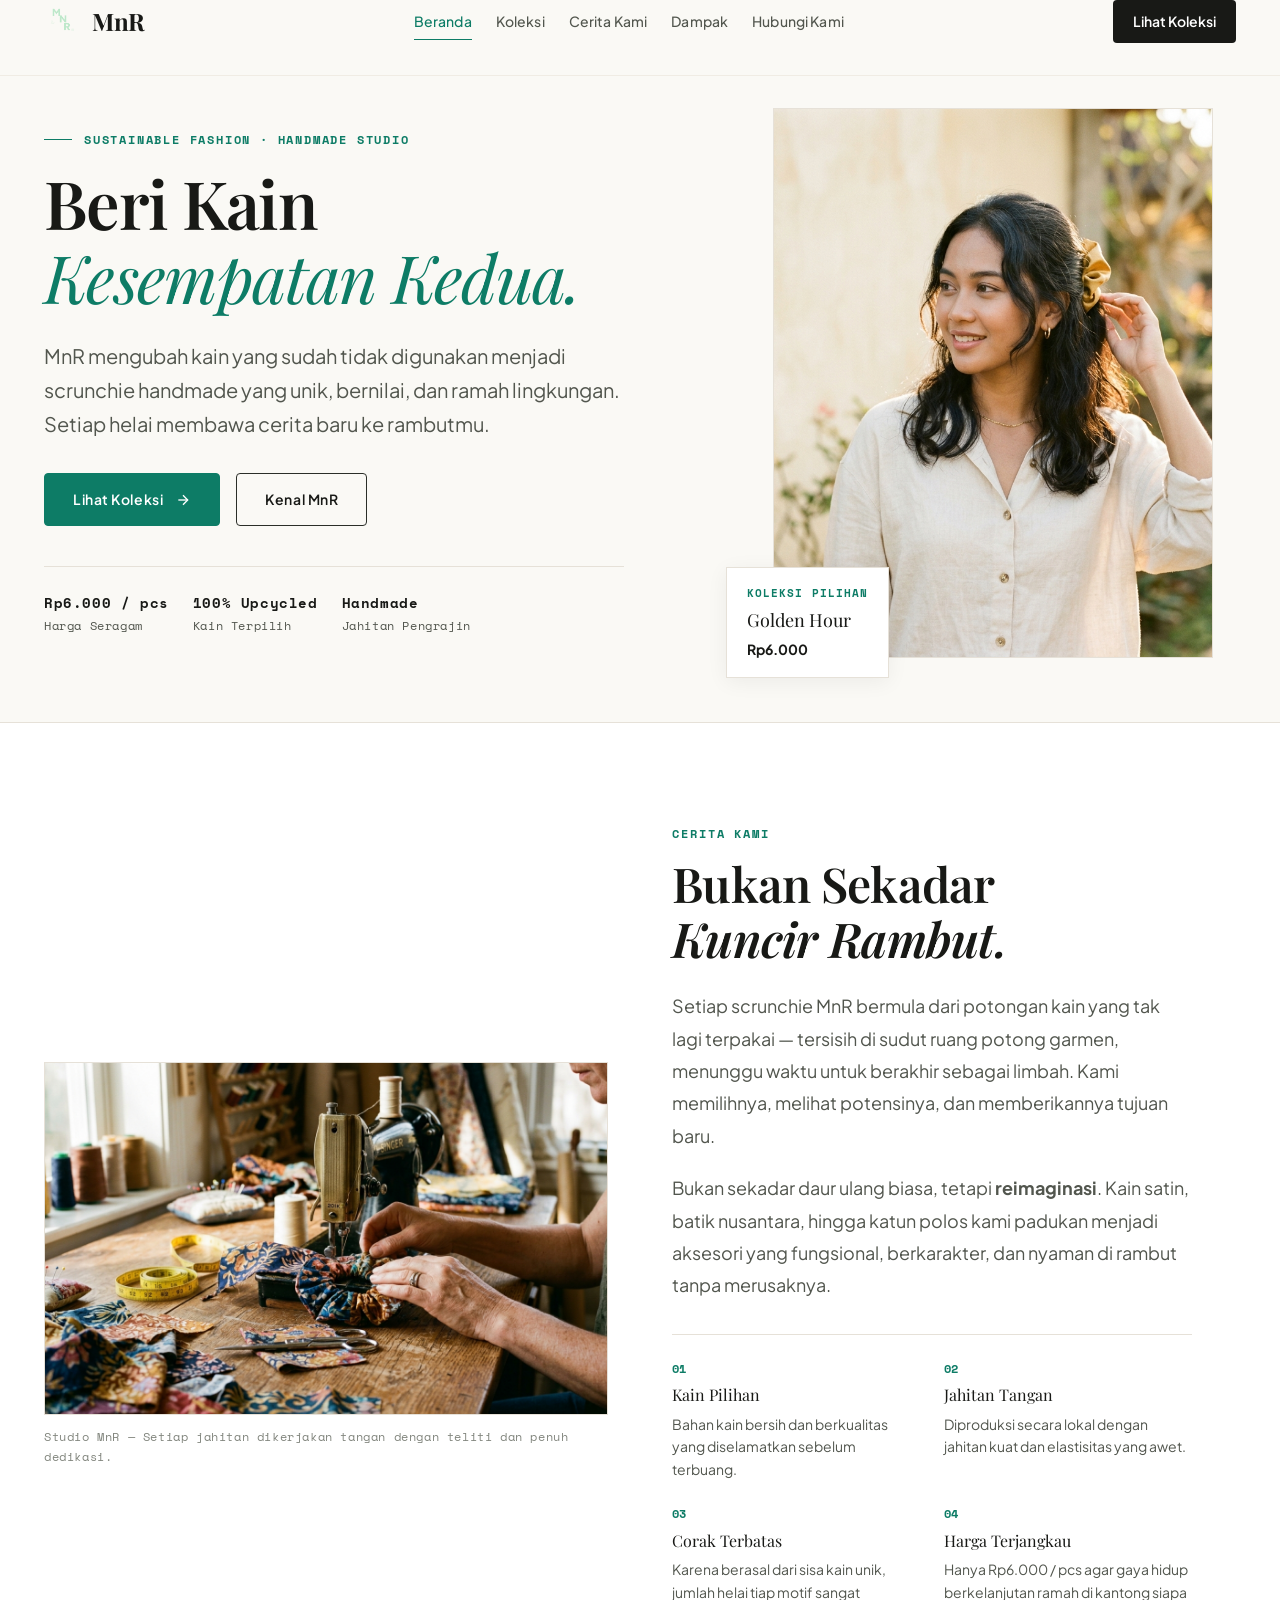
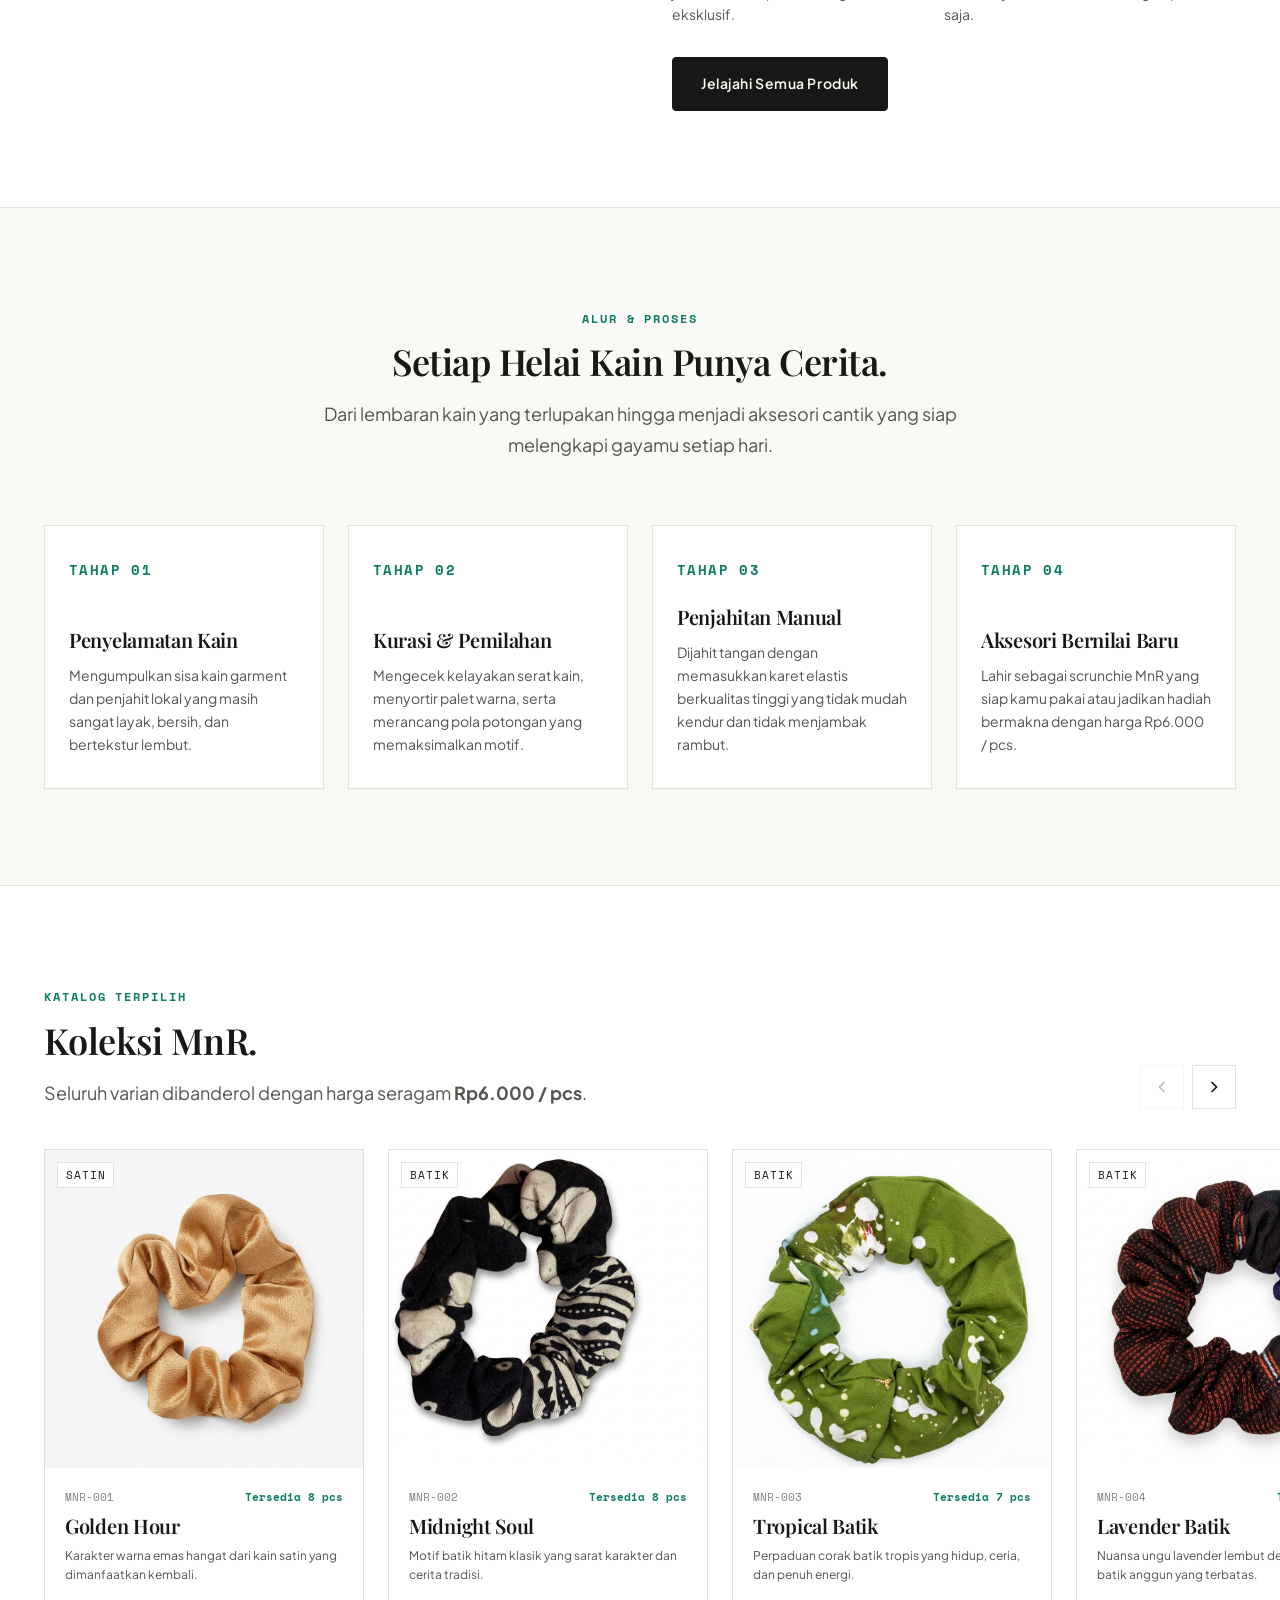
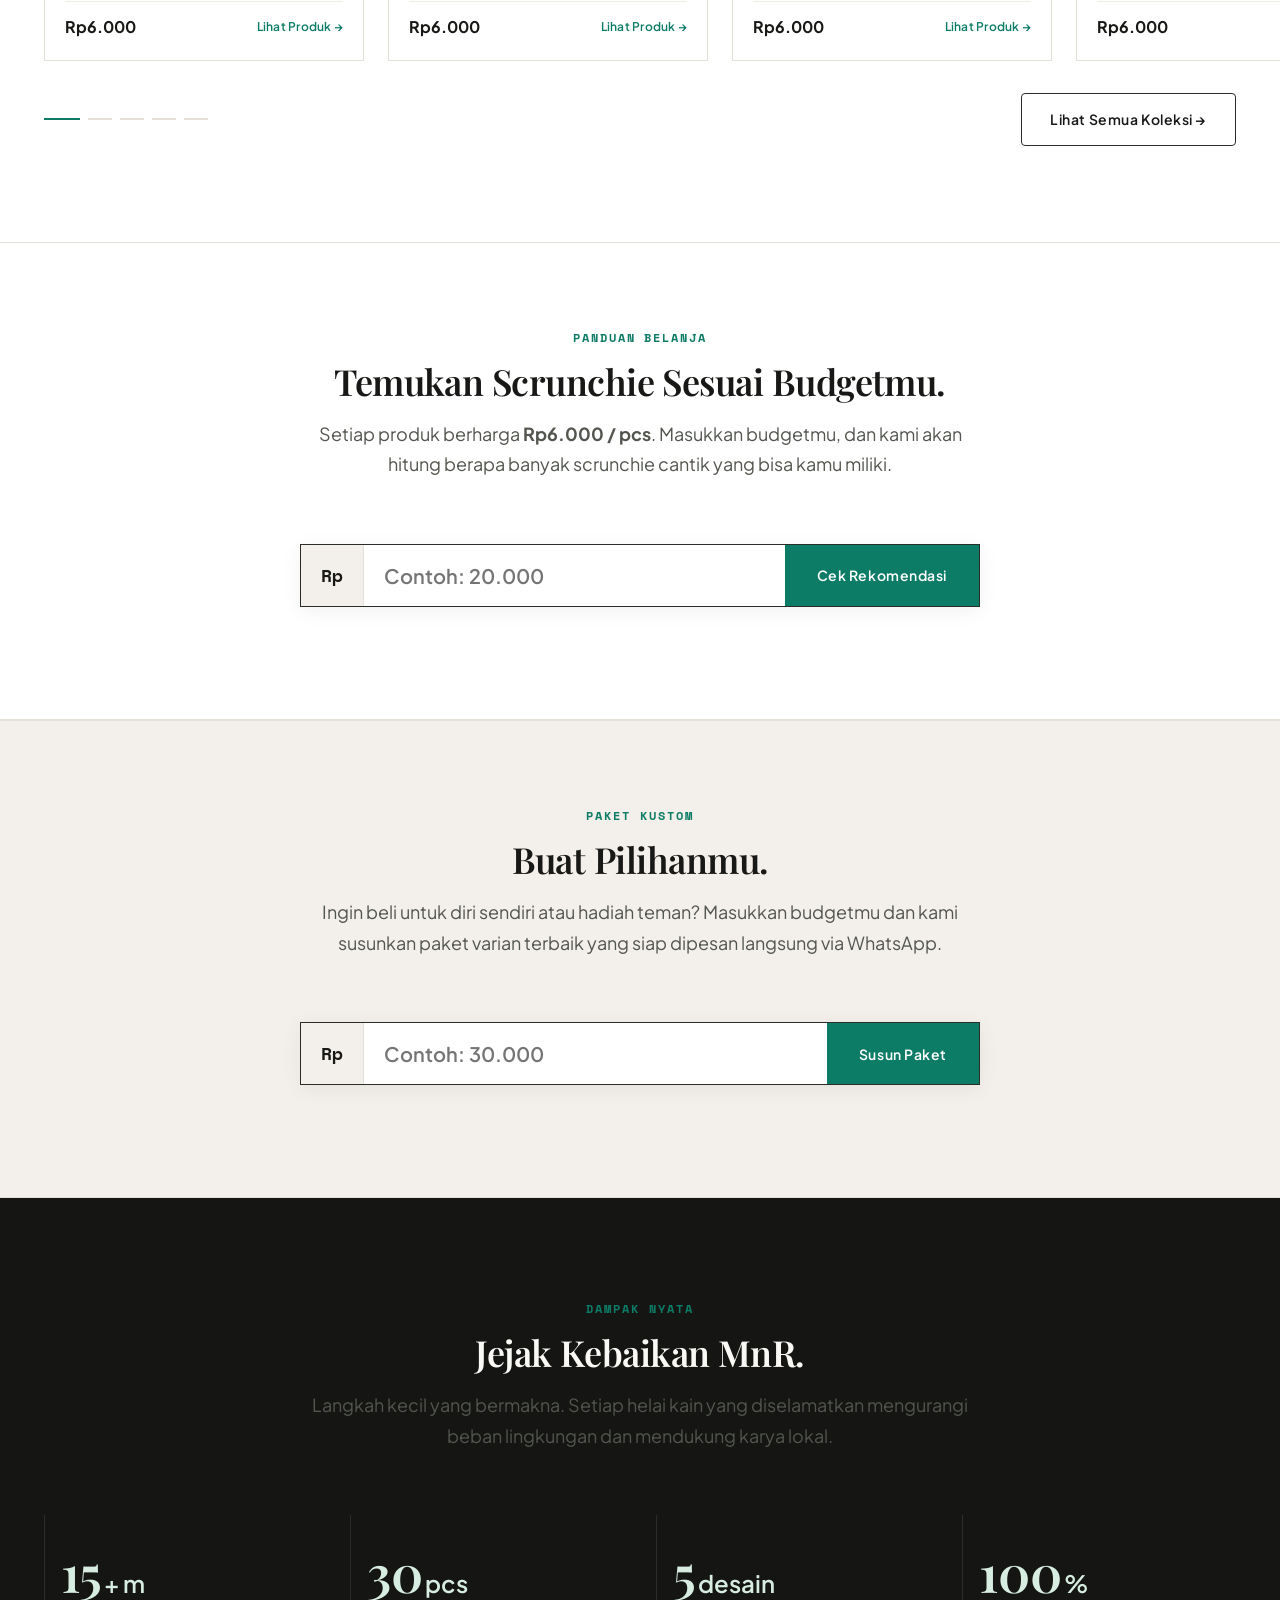
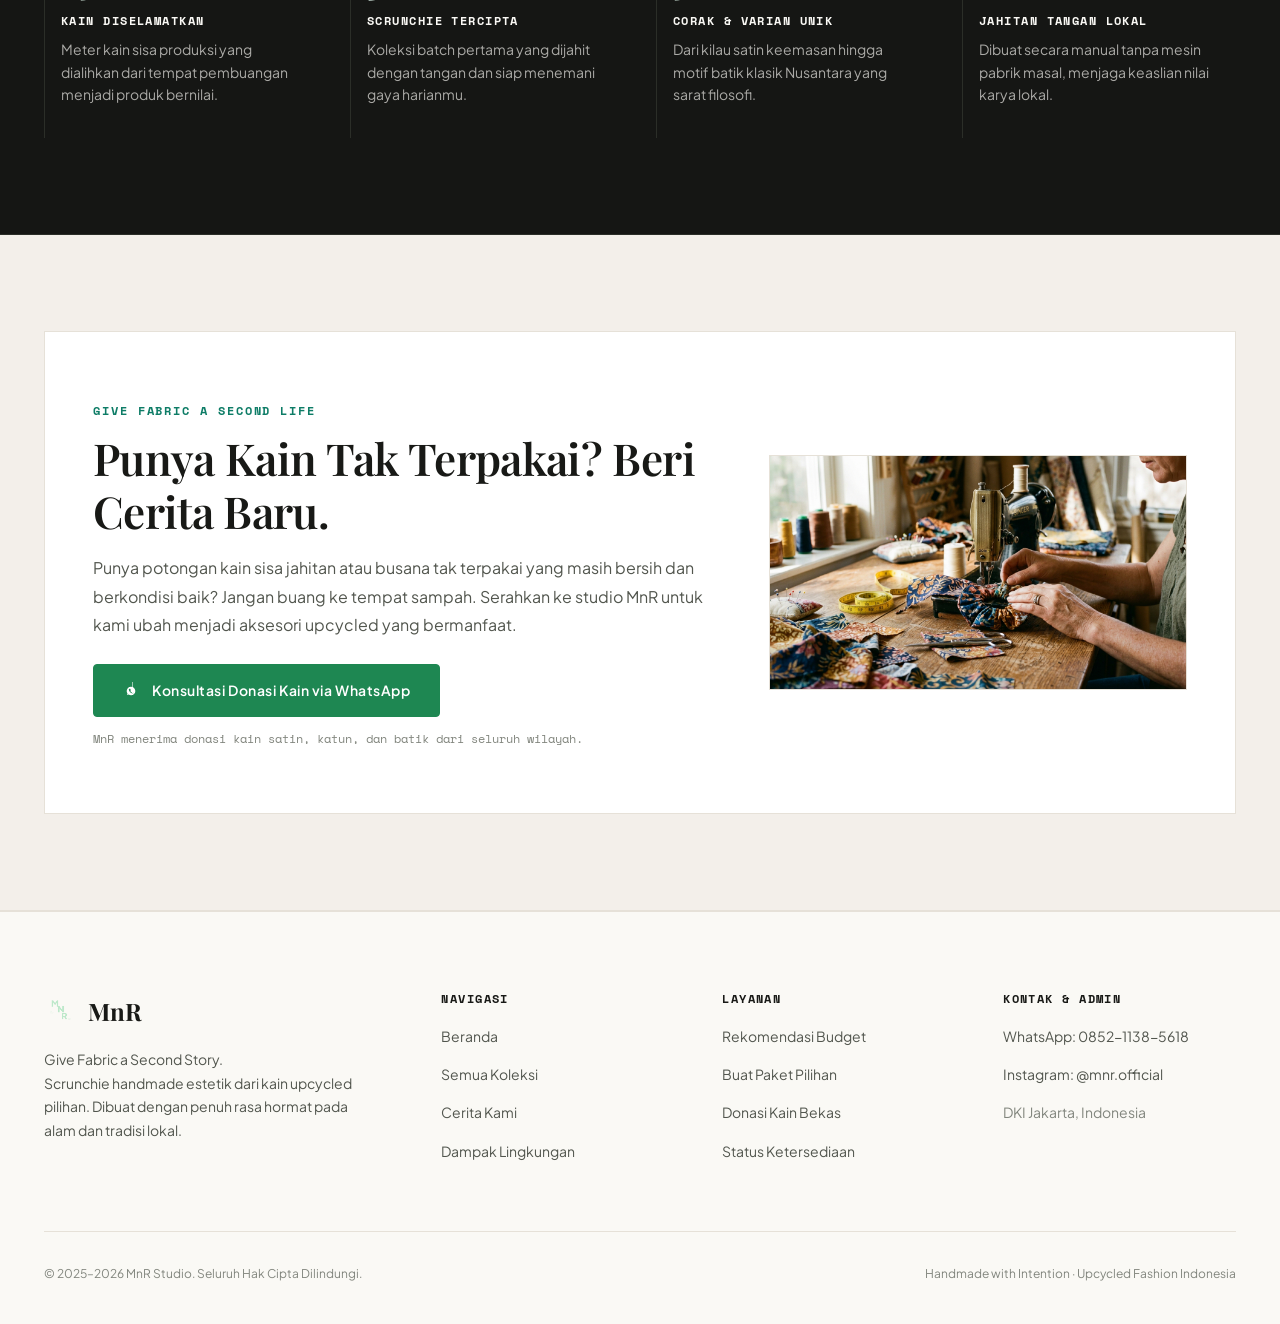
==== index.html @ bddd9266 "draft 1" ====
<!DOCTYPE html>
<html lang="id">
<head>
    <meta charset="UTF-8">
    <meta name="viewport" content="width=device-width, initial-scale=1.0">
    <meta name="description" content="MnR — Brand sustainable fashion scrunchie handmade dari kain upcycled. Give Fabric a Second Story. Seluruh produk Rp6.000/pcs.">
    <title>MnR — Beri Kain Kesempatan Kedua | Official Store</title>
    
    <!-- Stylesheets -->
    <link rel="stylesheet" href="css/style.css">
    <link rel="stylesheet" href="css/animations.css">
    <link rel="stylesheet" href="css/responsive.css">
</head>
<body>

<!-- ══════════════════════════════════════════════════════════
     NAVBAR
     ══════════════════════════════════════════════════════════ -->
<nav class="navbar" role="navigation" aria-label="Navigasi Utama">
    <div class="container">
        <div class="navbar__inner">
            <a href="index.html" class="navbar__logo" aria-label="Beranda MnR">
                <img src="assets/Logo/logo.png" alt="Logo MnR" class="navbar__logo-img">
                <span class="navbar__logo-text">MnR</span>
            </a>

            <ul class="navbar__nav" role="list">
                <li><a href="index.html" class="navbar__link active">Beranda</a></li>
                <li><a href="catalog.html" class="navbar__link">Koleksi</a></li>
                <li><a href="#cerita-kami" class="navbar__link">Cerita Kami</a></li>
                <li><a href="#dampak" class="navbar__link">Dampak</a></li>
                <li><a href="https://wa.me/6285211385618" class="navbar__link" target="_blank" rel="noopener noreferrer">Hubungi Kami</a></li>
            </ul>

            <div class="navbar__actions">
                <a href="catalog.html" class="navbar__cta">Lihat Koleksi</a>
            </div>

            <button class="navbar__hamburger" id="hamburger-btn" aria-label="Buka menu navigasi" aria-expanded="false">
                <span></span><span></span><span></span>
            </button>
        </div>
    </div>
</nav>

<!-- Mobile Menu Drawer -->
<div class="navbar__mobile" id="mobile-menu" role="dialog" aria-label="Menu navigasi mobile">
    <nav class="navbar__mobile-nav">
        <a href="index.html" class="navbar__mobile-link">Beranda</a>
        <a href="catalog.html" class="navbar__mobile-link">Koleksi</a>
        <a href="#cerita-kami" class="navbar__mobile-link">Cerita Kami</a>
        <a href="#dampak" class="navbar__mobile-link">Dampak</a>
        <a href="https://wa.me/6285211385618" class="navbar__mobile-link" target="_blank" rel="noopener noreferrer">Hubungi Kami</a>
    </nav>
    <a href="catalog.html" class="btn btn--primary btn--full">Jelajahi Koleksi</a>
</div>

<!-- ══════════════════════════════════════════════════════════
     HERO SECTION
     ══════════════════════════════════════════════════════════ -->
<header class="section hero" id="beranda">
    <div class="container">
        <div class="hero__grid">
            
            <!-- Hero Copywriting -->
            <div class="hero__content">
                <div class="hero__tagline-eyebrow anim-fade-up">
                    Sustainable Fashion · Handmade Studio
                </div>

                <h1 class="hero__title anim-fade-up anim-delay-1">
                    Beri Kain<br>
                    <span class="hero__title-accent">Kesempatan Kedua.</span>
                </h1>

                <p class="hero__subtitle anim-fade-up anim-delay-2">
                    MnR mengubah kain yang sudah tidak digunakan menjadi scrunchie handmade yang unik, bernilai, dan ramah lingkungan. Setiap helai membawa cerita baru ke rambutmu.
                </p>

                <div class="hero__actions anim-fade-up anim-delay-3">
                    <a href="catalog.html" class="btn btn--primary" id="hero-explore-cta">
                        Lihat Koleksi
                        <svg width="16" height="16" viewBox="0 0 24 24" fill="none" stroke="currentColor" stroke-width="2">
                            <line x1="5" y1="12" x2="19" y2="12"></line>
                            <polyline points="12 5 19 12 12 19"></polyline>
                        </svg>
                    </a>
                    <a href="#cerita-kami" class="btn btn--outline" id="hero-story-cta">Kenal MnR</a>
                </div>

                <div class="hero__credentials anim-fade-up anim-delay-4">
                    <div class="hero__credential-item">
                        <strong>Rp6.000 / pcs</strong>
                        <span>Harga Seragam</span>
                    </div>
                    <div class="hero__credential-item">
                        <strong>100% Upcycled</strong>
                        <span>Kain Terpilih</span>
                    </div>
                    <div class="hero__credential-item">
                        <strong>Handmade</strong>
                        <span>Jahitan Pengrajin</span>
                    </div>
                </div>
            </div>

            <!-- Hero Visual Composition -->
            <div class="hero__visual-stack anim-scale-in anim-delay-2">
                <div class="hero__main-image-wrap">
                    <img src="assets/Lifestyle/GoldenHour_life.jpg"
                         alt="Model memakai scrunchie Golden Hour MnR"
                         id="hero-main-image">
                </div>
                
                <div class="hero__floating-card anim-fade-up anim-delay-3">
                    <div class="hero__floating-card-label">Koleksi Pilihan</div>
                    <div class="hero__floating-card-title">Golden Hour</div>
                    <div class="hero__floating-card-price">Rp6.000</div>
                </div>
            </div>

        </div>
    </div>
</header>

<!-- ══════════════════════════════════════════════════════════
     BRAND STORY SECTION
     ══════════════════════════════════════════════════════════ -->
<section class="section brand-story" id="cerita-kami" aria-label="Cerita Brand MnR">
    <div class="container">
        <div class="brand-story__grid">
            
            <!-- Foto Pengrajin & Proses Manual -->
            <div class="brand-story__media-col anim-slide-right">
                <div class="brand-story__image-wrap">
                    <img src="assets/Lifestyle/CraftStory.jpg"
                         alt="Proses pembuatan scrunchie MnR dari kain sisa garmen"
                         loading="lazy">
                </div>
                <p class="brand-story__caption">
                    Studio MnR — Setiap jahitan dikerjakan tangan dengan teliti dan penuh dedikasi.
                </p>
            </div>

            <!-- Konten Cerita -->
            <div class="brand-story__content-col anim-slide-left">
                <span class="section-eyebrow">Cerita Kami</span>
                <h2 class="brand-story__title">
                    Bukan Sekadar<br><span class="text-italic">Kuncir Rambut.</span>
                </h2>
                
                <p class="brand-story__text">
                    Setiap scrunchie MnR bermula dari potongan kain yang tak lagi terpakai — tersisih di sudut ruang potong garmen, menunggu waktu untuk berakhir sebagai limbah. Kami memilihnya, melihat potensinya, dan memberikannya tujuan baru.
                </p>
                <p class="brand-story__text">
                    Bukan sekadar daur ulang biasa, tetapi <strong>reimaginasi</strong>. Kain satin, batik nusantara, hingga katun polos kami padukan menjadi aksesori yang fungsional, berkarakter, dan nyaman di rambut tanpa merusaknya.
                </p>

                <div class="brand-story__principles">
                    <div class="principle-item">
                        <div class="principle-item__num">01</div>
                        <div class="principle-item__title">Kain Pilihan</div>
                        <div class="principle-item__desc">Bahan kain bersih dan berkualitas yang diselamatkan sebelum terbuang.</div>
                    </div>
                    <div class="principle-item">
                        <div class="principle-item__num">02</div>
                        <div class="principle-item__title">Jahitan Tangan</div>
                        <div class="principle-item__desc">Diproduksi secara lokal dengan jahitan kuat dan elastisitas yang awet.</div>
                    </div>
                    <div class="principle-item">
                        <div class="principle-item__num">03</div>
                        <div class="principle-item__title">Corak Terbatas</div>
                        <div class="principle-item__desc">Karena berasal dari sisa kain unik, jumlah helai tiap motif sangat eksklusif.</div>
                    </div>
                    <div class="principle-item">
                        <div class="principle-item__num">04</div>
                        <div class="principle-item__title">Harga Terjangkau</div>
                        <div class="principle-item__desc">Hanya Rp6.000 / pcs agar gaya hidup berkelanjutan ramah di kantong siapa saja.</div>
                    </div>
                </div>

                <a href="catalog.html" class="btn btn--dark">
                    Jelajahi Semua Produk
                </a>
            </div>

        </div>
    </div>
</section>

<!-- ══════════════════════════════════════════════════════════
     FABRIC JOURNEY SECTION
     ══════════════════════════════════════════════════════════ -->
<section class="section fabric-journey" id="proses" aria-label="Alur Daur Ulang Kain">
    <div class="container">
        <div class="section-header section-header--center anim-fade-up">
            <span class="section-eyebrow">Alur & Proses</span>
            <h2 class="section-title">Setiap Helai Kain Punya Cerita.</h2>
            <p class="section-subtitle">
                Dari lembaran kain yang terlupakan hingga menjadi aksesori cantik yang siap melengkapi gayamu setiap hari.
            </p>
        </div>

        <div class="journey-grid">
            <div class="journey-card anim-fade-up anim-delay-1">
                <div class="journey-card__step-num">TAHAP 01</div>
                <div>
                    <h3 class="journey-card__title">Penyelamatan Kain</h3>
                    <p class="journey-card__desc">
                        Mengumpulkan sisa kain garment dan penjahit lokal yang masih sangat layak, bersih, dan bertekstur lembut.
                    </p>
                </div>
            </div>

            <div class="journey-card anim-fade-up anim-delay-2">
                <div class="journey-card__step-num">TAHAP 02</div>
                <div>
                    <h3 class="journey-card__title">Kurasi & Pemilahan</h3>
                    <p class="journey-card__desc">
                        Mengecek kelayakan serat kain, menyortir palet warna, serta merancang pola potongan yang memaksimalkan motif.
                    </p>
                </div>
            </div>

            <div class="journey-card anim-fade-up anim-delay-3">
                <div class="journey-card__step-num">TAHAP 03</div>
                <div>
                    <h3 class="journey-card__title">Penjahitan Manual</h3>
                    <p class="journey-card__desc">
                        Dijahit tangan dengan memasukkan karet elastis berkualitas tinggi yang tidak mudah kendur dan tidak menjambak rambut.
                    </p>
                </div>
            </div>

            <div class="journey-card anim-fade-up anim-delay-4">
                <div class="journey-card__step-num">TAHAP 04</div>
                <div>
                    <h3 class="journey-card__title">Aksesori Bernilai Baru</h3>
                    <p class="journey-card__desc">
                        Lahir sebagai scrunchie MnR yang siap kamu pakai atau jadikan hadiah bermakna dengan harga Rp6.000 / pcs.
                    </p>
                </div>
            </div>
        </div>
    </div>
</section>

<!-- ══════════════════════════════════════════════════════════
     EDITORIAL COLLECTION SLIDER
     ══════════════════════════════════════════════════════════ -->
<section class="section slider-section" id="koleksi" aria-label="Koleksi Scrunchie MnR">
    <div class="container">
        <div class="slider-section__header-row">
            <div>
                <span class="section-eyebrow">Katalog Terpilih</span>
                <h2 class="section-title">Koleksi MnR.</h2>
                <p class="section-subtitle">
                    Seluruh varian dibanderol dengan harga seragam <strong>Rp6.000 / pcs</strong>.
                </p>
            </div>
            <div class="slider-nav-buttons">
                <button class="slider-btn" id="slider-prev" aria-label="Koleksi sebelumnya">
                    <svg width="20" height="20" viewBox="0 0 24 24" fill="none" stroke="currentColor" stroke-width="2">
                        <polyline points="15 18 9 12 15 6"></polyline>
                    </svg>
                </button>
                <button class="slider-btn" id="slider-next" aria-label="Koleksi berikutnya">
                    <svg width="20" height="20" viewBox="0 0 24 24" fill="none" stroke="currentColor" stroke-width="2">
                        <polyline points="9 18 15 12 9 6"></polyline>
                    </svg>
                </button>
            </div>
        </div>

        <div class="slider-track-outer">
            <div class="slider-track" id="slider-track">
                <!-- Dimuat secara dinamis oleh main.js dari products.js -->
            </div>
        </div>

        <div class="slider-footer">
            <div class="slider-dots" id="slider-dots"></div>
            <a href="catalog.html" class="btn btn--outline">Lihat Semua Koleksi →</a>
        </div>
    </div>
</section>

<!-- ══════════════════════════════════════════════════════════
     FIND YOUR MNR — Budget Recommendation
     ══════════════════════════════════════════════════════════ -->
<section class="section recommendation-section" id="rekomendasi" aria-label="Rekomendasi Sesuai Budget">
    <div class="container">
        <div class="section-header section-header--center anim-fade-up">
            <span class="section-eyebrow">Panduan Belanja</span>
            <h2 class="section-title">Temukan Scrunchie Sesuai Budgetmu.</h2>
            <p class="section-subtitle">
                Setiap produk berharga <strong>Rp6.000 / pcs</strong>. Masukkan budgetmu, dan kami akan hitung berapa banyak scrunchie cantik yang bisa kamu miliki.
            </p>
        </div>

        <div class="rec-widget anim-fade-up anim-delay-1">
            <div class="budget-input-group" id="rec-form">
                <div class="budget-prefix">Rp</div>
                <input type="text"
                       id="rec-budget-input"
                       class="budget-input"
                       placeholder="Contoh: 20.000"
                       inputmode="numeric"
                       aria-label="Masukkan budget belanja">
                <button class="budget-btn" id="rec-submit" type="button">Cek Rekomendasi</button>
            </div>

            <!-- Hasil Rekomendasi -->
            <div class="rec-results" id="rec-results" aria-live="polite"></div>
        </div>
    </div>
</section>

<!-- ══════════════════════════════════════════════════════════
     BUILD YOUR MNR — Set Builder
     ══════════════════════════════════════════════════════════ -->
<section class="section section--warm" id="susun-paket" aria-label="Susun Paket Pilihanmu">
    <div class="container">
        <div class="section-header section-header--center anim-fade-up">
            <span class="section-eyebrow">Paket Kustom</span>
            <h2 class="section-title">Buat Pilihanmu.</h2>
            <p class="section-subtitle">
                Ingin beli untuk diri sendiri atau hadiah teman? Masukkan budgetmu dan kami susunkan paket varian terbaik yang siap dipesan langsung via WhatsApp.
            </p>
        </div>

        <div class="rec-widget anim-fade-up anim-delay-1">
            <div class="budget-input-group">
                <div class="budget-prefix">Rp</div>
                <input type="text"
                       id="build-budget-input"
                       class="budget-input"
                       placeholder="Contoh: 30.000"
                       inputmode="numeric"
                       aria-label="Masukkan budget paket">
                <button class="budget-btn" id="build-submit" type="button">Susun Paket</button>
            </div>

            <!-- Hasil Paket -->
            <div class="build-results" id="build-results" aria-live="polite"></div>
        </div>
    </div>
</section>

<!-- ══════════════════════════════════════════════════════════
     IMPACT SECTION
     ══════════════════════════════════════════════════════════ -->
<section class="section impact-section" id="dampak" aria-label="Dampak Keberlanjutan MnR">
    <div class="container">
        <div class="section-header section-header--center anim-fade-up">
            <span class="section-eyebrow">Dampak Nyata</span>
            <h2 class="section-title" style="color: var(--color-bg);">Jejak Kebaikan MnR.</h2>
            <p class="section-subtitle">
                Langkah kecil yang bermakna. Setiap helai kain yang diselamatkan mengurangi beban lingkungan dan mendukung karya lokal.
            </p>
        </div>

        <div class="impact-grid">
            <div class="impact-card anim-fade-up anim-delay-1">
                <div class="impact-card__number-wrap">
                    <span class="counter" data-target="15" id="counter-fabric">15</span>
                    <span class="impact-card__suffix">+ m</span>
                </div>
                <div class="impact-card__label">Kain Diselamatkan</div>
                <div class="impact-card__desc">Meter kain sisa produksi yang dialihkan dari tempat pembuangan menjadi produk bernilai.</div>
            </div>

            <div class="impact-card anim-fade-up anim-delay-2">
                <div class="impact-card__number-wrap">
                    <span class="counter" data-target="30" id="counter-scrunchies">30</span>
                    <span class="impact-card__suffix">pcs</span>
                </div>
                <div class="impact-card__label">Scrunchie Tercipta</div>
                <div class="impact-card__desc">Koleksi batch pertama yang dijahit dengan tangan dan siap menemani gaya harianmu.</div>
            </div>

            <div class="impact-card anim-fade-up anim-delay-3">
                <div class="impact-card__number-wrap">
                    <span class="counter" data-target="5" id="counter-designs">5</span>
                    <span class="impact-card__suffix">desain</span>
                </div>
                <div class="impact-card__label">Corak & Varian Unik</div>
                <div class="impact-card__desc">Dari kilau satin keemasan hingga motif batik klasik Nusantara yang sarat filosofi.</div>
            </div>

            <div class="impact-card anim-fade-up anim-delay-4">
                <div class="impact-card__number-wrap">
                    <span class="counter" data-target="100" id="counter-handmade">100</span>
                    <span class="impact-card__suffix">%</span>
                </div>
                <div class="impact-card__label">Jahitan Tangan Lokal</div>
                <div class="impact-card__desc">Dibuat secara manual tanpa mesin pabrik masal, menjaga keaslian nilai karya lokal.</div>
            </div>
        </div>
    </div>
</section>

<!-- ══════════════════════════════════════════════════════════
     GIVE FABRIC A SECOND LIFE (DONASI KAIN)
     ══════════════════════════════════════════════════════════ -->
<section class="section donation-cta" id="donasi" aria-label="Donasi Kain Bekas">
    <div class="container">
        <div class="donation-card anim-fade-up">
            <div>
                <span class="section-eyebrow">Give Fabric a Second Life</span>
                <h2 class="donation-card__title">Punya Kain Tak Terpakai? Beri Cerita Baru.</h2>
                <p class="donation-card__text">
                    Punya potongan kain sisa jahitan atau busana tak terpakai yang masih bersih dan berkondisi baik? Jangan buang ke tempat sampah. Serahkan ke studio MnR untuk kami ubah menjadi aksesori upcycled yang bermanfaat.
                </p>
                <div class="donation-card__action">
                    <a href="https://wa.me/6285211385618"
                       class="btn btn--whatsapp"
                       data-wa="fabric"
                       target="_blank"
                       rel="noopener noreferrer">
                        <svg width="18" height="18" viewBox="0 0 24 24" fill="currentColor">
                            <path d="M12.031 6.172c-3.181 0-5.767 2.586-5.768 5.766-.001 1.298.38 2.27 1.019 3.287l-.582 2.128 2.182-.573c.978.58 1.911.928 3.145.929 3.178 0 5.767-2.587 5.768-5.766.001-3.187-2.575-5.77-5.764-5.771zm3.392 8.244c-.144.405-.837.774-1.17.824-.312.045-.698.057-1.144-.092-.857-.285-1.996-1.196-2.735-2.029-.739-.834-1.282-1.859-1.282-2.784 0-.497.195-.889.479-1.168.214-.21.469-.264.624-.264.156 0 .313.003.447.01.142.008.33.023.479.382.155.372.531 1.303.578 1.398.047.096.079.208.016.333-.063.125-.094.208-.188.318-.094.11-.198.246-.282.33-.094.095-.192.198-.083.385.109.188.484.798 1.037 1.29.711.633 1.311.83 1.498.924.188.094.297.079.407-.047.11-.125.47-548.595-.736.125-.188.25-.157.422-.094.172.063 1.094.516 1.282.609.188.094.313.141.36.219.046.078.046.452-.098.857z"/>
                        </svg>
                        Konsultasi Donasi Kain via WhatsApp
                    </a>
                    <span class="donation-card__note">MnR menerima donasi kain satin, katun, dan batik dari seluruh wilayah.</span>
                </div>
            </div>

            <div>
                <img src="assets/Lifestyle/CraftStory.jpg"
                     alt="Donasi kain MnR"
                     style="width: 100%; border: 1px solid var(--color-border);"
                     loading="lazy">
            </div>
        </div>
    </div>
</section>

<!-- ══════════════════════════════════════════════════════════
     FOOTER
     ══════════════════════════════════════════════════════════ -->
<footer class="footer" role="contentinfo">
    <div class="container">
        <div class="footer__main">
            <div>
                <div class="footer__brand-logo">
                    <img src="assets/Logo/logo.png" alt="Logo MnR">
                    <span>MnR</span>
                </div>
                <p class="footer__brand-tagline">
                    Give Fabric a Second Story.<br>
                    Scrunchie handmade estetik dari kain upcycled pilihan. Dibuat dengan penuh rasa hormat pada alam dan tradisi lokal.
                </p>
            </div>

            <div>
                <h4 class="footer__col-title">Navigasi</h4>
                <ul class="footer__links">
                    <li><a href="index.html" class="footer__link">Beranda</a></li>
                    <li><a href="catalog.html" class="footer__link">Semua Koleksi</a></li>
                    <li><a href="#cerita-kami" class="footer__link">Cerita Kami</a></li>
                    <li><a href="#dampak" class="footer__link">Dampak Lingkungan</a></li>
                </ul>
            </div>

            <div>
                <h4 class="footer__col-title">Layanan</h4>
                <ul class="footer__links">
                    <li><a href="#rekomendasi" class="footer__link">Rekomendasi Budget</a></li>
                    <li><a href="#susun-paket" class="footer__link">Buat Paket Pilihan</a></li>
                    <li><a href="#donasi" class="footer__link">Donasi Kain Bekas</a></li>
                    <li><a href="catalog.html" class="footer__link">Status Ketersediaan</a></li>
                </ul>
            </div>

            <div>
                <h4 class="footer__col-title">Kontak & Admin</h4>
                <ul class="footer__links">
                    <li><a href="https://wa.me/6285211385618" class="footer__link" target="_blank" rel="noopener noreferrer">WhatsApp: 0852-1138-5618</a></li>
                    <li><a href="https://instagram.com" class="footer__link" target="_blank" rel="noopener noreferrer">Instagram: @mnr.official</a></li>
                    <li><span class="footer__link" style="color:var(--color-text-light);">DKI Jakarta, Indonesia</span></li>
                </ul>
            </div>
        </div>

        <div class="footer__bottom">
            <span>© 2025–2026 MnR Studio. Seluruh Hak Cipta Dilindungi.</span>
            <span>Handmade with Intention · Upcycled Fashion Indonesia</span>
        </div>
    </div>
</footer>

<!-- ══════════════════════════════════════════════════════════
     MODAL PEMBAYARAN QRIS & WHATSAPP
     ══════════════════════════════════════════════════════════ -->
<div class="modal-overlay" id="payment-modal" role="dialog" aria-modal="true" aria-labelledby="modal-title" tabindex="-1">
    <div class="modal-content">
        <div class="modal__header">
            <h3 class="modal__title" id="modal-title">Pembayaran Pesanan</h3>
            <button class="modal__close-btn" id="modal-close-btn" aria-label="Tutup modal" type="button">&times;</button>
        </div>

        <div class="modal__body">
            <!-- Ringkasan Pesanan -->
            <div class="order-summary-box">
                <div class="order-row">
                    <span>Produk</span>
                    <strong id="modal-product-name">—</strong>
                </div>
                <div class="order-row">
                    <span>Kode ID</span>
                    <span id="modal-product-id">—</span>
                </div>
                <div class="order-row">
                    <span>Jumlah</span>
                    <span id="modal-product-qty">1 pcs</span>
                </div>
                <div class="order-row">
                    <span>Harga Satuan</span>
                    <span id="modal-product-price">Rp6.000</span>
                </div>
                <div class="order-row order-row--total">
                    <span>Total Pembayaran</span>
                    <strong id="modal-total-price">Rp6.000</strong>
                </div>
            </div>

            <!-- QRIS Payment Box -->
            <div class="qris-section">
                <span class="qris-badge">Scan QRIS untuk Membayar</span>
                <div class="qris-image-wrap">
                    <img id="modal-qris-img" src="assets/QRIS.jpeg" alt="QRIS Resmi MnR">
                </div>
            </div>

            <!-- Alur Pembayaran -->
            <div class="qris-steps">
                <div class="qris-step">
                    <span class="qris-step__num">1.</span>
                    <span>Buka aplikasi pembayaran (GoPay, OVO, Dana, BCA, Mandiri, atau m-Banking pilihanmu).</span>
                </div>
                <div class="qris-step">
                    <span class="qris-step__num">2.</span>
                    <span>Scan kode QRIS di atas sesuai nominal total yang tertera.</span>
                </div>
                <div class="qris-step">
                    <span class="qris-step__num">3.</span>
                    <span>Ambil screenshot bukti transfer, lalu klik tombol di bawah untuk konfirmasi via WhatsApp.</span>
                </div>
            </div>

            <div class="modal__footer">
                <button class="btn btn--whatsapp btn--full" id="modal-confirm-btn" type="button">
                    <svg width="18" height="18" viewBox="0 0 24 24" fill="currentColor">
                        <path d="M12.031 6.172c-3.181 0-5.767 2.586-5.768 5.766-.001 1.298.38 2.27 1.019 3.287l-.582 2.128 2.182-.573c.978.58 1.911.928 3.145.929 3.178 0 5.767-2.587 5.768-5.766.001-3.187-2.575-5.77-5.764-5.771zm3.392 8.244c-.144.405-.837.774-1.17.824-.312.045-.698.057-1.144-.092-.857-.285-1.996-1.196-2.735-2.029-.739-.834-1.282-1.859-1.282-2.784 0-.497.195-.889.479-1.168.214-.21.469-.264.624-.264.156 0 .313.003.447.01.142.008.33.023.479.382.155.372.531 1.303.578 1.398.047.096.079.208.016.333-.063.125-.094.208-.188.318-.094.11-.198.246-.282.33-.094.095-.192.198-.083.385.109.188.484.798 1.037 1.29.711.633 1.311.83 1.498.924.188.094.297.079.407-.047.11-.125.47-548.595-.736.125-.188.25-.157.422-.094.172.063 1.094.516 1.282.609.188.094.313.141.36.219.046.078.046.452-.098.857z"/>
                    </svg>
                    Konfirmasi Pembayaran via WhatsApp
                </button>
                <button class="btn btn--ghost btn--full" id="modal-cancel-btn" type="button">
                    Batal
                </button>
            </div>
        </div>
    </div>
</div>

<!-- Scripts -->
<script src="data/products.js"></script>
<script src="js/whatsapp.js"></script>
<script src="js/recommendation.js"></script>
<script src="js/main.js"></script>

</body>
</html>
---- css/style.css ----
/* ============================================================
   MnR — Modern Sustainable Fashion Editorial Design System
   "Give Fabric a Second Story."
   ============================================================ */

/* ── Typography Imports ──────────────────────────────────── */
@import url('https://fonts.googleapis.com/css2?family=Playfair+Display:ital,wght@0,400;0,500;0,600;0,700;1,400;1,600&family=Plus+Jakarta+Sans:wght@300;400;500;600;700&family=Space+Mono:wght@400;700&display=swap');

/* ── Design Tokens ───────────────────────────────────────── */
:root {
    /* Brand Colors & Editorial Palette */
    --color-primary:        #0D7C66; /* Deep Forest Emerald */
    --color-primary-dark:   #095C4C;
    --color-primary-light:  #169B80;
    --color-secondary:      #2A5950;
    --color-mint:           #D7EDE2;
    --color-sage:           #E5ECE7;
    --color-lavender:       #EAE3F2;
    --color-gold:           #C29B38;

    /* Neutrals (Warm Organic Linen & Charcoal) */
    --color-bg:             #FAF9F5;
    --color-surface:        #FFFFFF;
    --color-surface-warm:   #F3EFEA;
    --color-surface-dark:   #151614;
    --color-text:           #181916;
    --color-text-muted:     #52564E;
    --color-text-light:     #82867E;
    --color-border:         #E6E1D8;
    --color-border-light:   #F0ECE4;
    --color-border-dark:    #2B2E28;

    /* Status Colors */
    --color-success:        #238656;
    --color-warning:        #B07219;
    --color-danger:         #A82A2A;

    /* Typography */
    --font-heading:         'Playfair Display', Georgia, serif;
    --font-body:            'Plus Jakarta Sans', -apple-system, BlinkMacSystemFont, 'Segoe UI', Roboto, sans-serif;
    --font-mono:            'Space Mono', monospace;

    --text-xs:              0.75rem;     /* 12px */
    --text-sm:              0.875rem;    /* 14px */
    --text-base:            1rem;        /* 16px */
    --text-md:              1.125rem;    /* 18px */
    --text-lg:              1.25rem;     /* 20px */
    --text-xl:              1.5rem;      /* 24px */
    --text-2xl:             1.875rem;    /* 30px */
    --text-3xl:             2.25rem;     /* 36px */
    --text-4xl:             3rem;        /* 48px */
    --text-5xl:             3.75rem;     /* 60px */
    --text-6xl:             4.75rem;     /* 76px */

    /* Spacing */
    --space-1:              0.25rem;
    --space-2:              0.5rem;
    --space-3:              0.75rem;
    --space-4:              1rem;
    --space-5:              1.25rem;
    --space-6:              1.5rem;
    --space-8:              2rem;
    --space-10:             2.5rem;
    --space-12:             3rem;
    --space-16:             4rem;
    --space-20:             5rem;
    --space-24:             6rem;
    --space-32:             8rem;

    /* Refined Architectural Radii */
    --radius-xs:            2px;
    --radius-sm:            4px;
    --radius-md:            6px;
    --radius-lg:            10px;
    --radius-full:          9999px;

    /* Subtle Architectural Shadows (No AI fuzzy drops) */
    --shadow-subtle:        0 2px 10px rgba(24, 25, 22, 0.04);
    --shadow-card:          0 4px 20px rgba(24, 25, 22, 0.06);
    --shadow-elevated:      0 12px 36px rgba(24, 25, 22, 0.09);

    /* Transitions */
    --trans-fast:           0.18s ease;
    --trans-base:           0.28s cubic-bezier(0.2, 0, 0, 1);
    --trans-slow:           0.45s cubic-bezier(0.16, 1, 0.3, 1);

    --navbar-h:             76px;
}

/* ── Reset & Base ────────────────────────────────────────── */
*, *::before, *::after {
    margin: 0;
    padding: 0;
    box-sizing: border-box;
}

html {
    scroll-behavior: smooth;
    font-size: 16px;
    -webkit-text-size-adjust: 100%;
}

body {
    font-family: var(--font-body);
    background-color: var(--color-bg);
    color: var(--color-text);
    line-height: 1.65;
    overflow-x: hidden;
    -webkit-font-smoothing: antialiased;
    -moz-osx-font-smoothing: grayscale;
}

body.modal-open {
    overflow: hidden;
}

img {
    display: block;
    max-width: 100%;
    height: auto;
}

a {
    text-decoration: none;
    color: inherit;
    transition: color var(--trans-fast);
}

button {
    font-family: var(--font-body);
    cursor: pointer;
    border: none;
    background: none;
    outline: none;
}

ul, ol {
    list-style: none;
}

/* ── Typography System ───────────────────────────────────── */
h1, h2, h3, h4 {
    font-family: var(--font-heading);
    color: var(--color-text);
    font-weight: 600;
    line-height: 1.2;
    letter-spacing: -0.015em;
}

h1 { font-size: clamp(2.25rem, 5vw, var(--text-5xl)); }
h2 { font-size: clamp(1.75rem, 3.5vw, var(--text-3xl)); }
h3 { font-size: clamp(1.25rem, 2.5vw, var(--text-xl)); }
h4 { font-size: var(--text-lg); }

p {
    color: var(--color-text-muted);
    font-size: var(--text-base);
    line-height: 1.7;
}

.text-italic {
    font-style: italic;
}

/* ── Container System ────────────────────────────────────── */
.container {
    width: 100%;
    max-width: 1240px;
    margin: 0 auto;
    padding: 0 var(--space-6);
}

.container--narrow {
    max-width: 860px;
}

.container--wide {
    max-width: 1400px;
}

/* ── Section Utilities ───────────────────────────────────── */
.section {
    padding: var(--space-20) 0;
    position: relative;
}

.section--hero {
    padding-top: calc(var(--navbar-h) + var(--space-12));
    padding-bottom: var(--space-20);
}

.section--warm {
    background-color: var(--color-surface-warm);
    border-top: 1px solid var(--color-border);
    border-bottom: 1px solid var(--color-border);
}

.section--dark {
    background-color: var(--color-surface-dark);
    color: var(--color-bg);
}

.section-header {
    margin-bottom: var(--space-12);
}

.section-header--center {
    text-align: center;
    max-width: 680px;
    margin-left: auto;
    margin-right: auto;
    margin-bottom: var(--space-16);
}

.section-eyebrow {
    display: inline-block;
    font-family: var(--font-mono);
    font-size: var(--text-xs);
    font-weight: 700;
    letter-spacing: 0.16em;
    text-transform: uppercase;
    color: var(--color-primary);
    margin-bottom: var(--space-3);
}

.section--dark .section-eyebrow {
    color: var(--color-mint);
}

.section-title {
    margin-bottom: var(--space-4);
}

.section-subtitle {
    font-size: var(--text-md);
    color: var(--color-text-muted);
    line-height: 1.7;
}

.section--dark .section-subtitle {
    color: rgba(250, 249, 245, 0.7);
}

/* ── Buttons System ──────────────────────────────────────── */
.btn {
    display: inline-flex;
    align-items: center;
    justify-content: center;
    gap: var(--space-3);
    padding: 14px 28px;
    font-size: var(--text-sm);
    font-weight: 600;
    letter-spacing: 0.04em;
    border-radius: var(--radius-sm);
    transition: all var(--trans-base);
    text-align: center;
    white-space: nowrap;
    cursor: pointer;
}

.btn--primary {
    background-color: var(--color-primary);
    color: var(--color-surface);
    border: 1px solid var(--color-primary);
}

.btn--primary:hover {
    background-color: var(--color-primary-dark);
    border-color: var(--color-primary-dark);
    transform: translateY(-1px);
    box-shadow: 0 4px 14px rgba(13, 124, 102, 0.25);
}

.btn--dark {
    background-color: var(--color-text);
    color: var(--color-bg);
    border: 1px solid var(--color-text);
}

.btn--dark:hover {
    background-color: #000000;
    transform: translateY(-1px);
}

.btn--outline {
    background-color: transparent;
    color: var(--color-text);
    border: 1px solid var(--color-border-dark);
}

.btn--outline:hover {
    background-color: var(--color-text);
    color: var(--color-surface);
    border-color: var(--color-text);
}

.btn--ghost {
    background-color: transparent;
    color: var(--color-text-muted);
    border: 1px solid transparent;
}

.btn--ghost:hover {
    color: var(--color-text);
    background-color: rgba(0, 0, 0, 0.04);
}

.btn--whatsapp {
    background-color: #1E8752;
    color: #FFFFFF;
    border: 1px solid #1E8752;
}

.btn--whatsapp:hover {
    background-color: #166E42;
    box-shadow: 0 4px 14px rgba(30, 135, 82, 0.25);
}

.btn--full {
    width: 100%;
}

.btn--disabled, .btn:disabled {
    opacity: 0.45;
    cursor: not-allowed;
    pointer-events: none;
}

/* ── Badges & Tags ───────────────────────────────────────── */
.badge {
    display: inline-flex;
    align-items: center;
    padding: 4px 10px;
    font-family: var(--font-mono);
    font-size: 0.6875rem;
    font-weight: 700;
    letter-spacing: 0.1em;
    text-transform: uppercase;
    border-radius: var(--radius-xs);
    border: 1px solid transparent;
}

.badge--limited {
    background: #FFF5F5;
    color: #A32D2D;
    border-color: #F8D2D2;
}

.badge--soldout {
    background: #F4F4F4;
    color: #7A7A7A;
    border-color: #E2E2E2;
}

.badge--featured {
    background: #FDF9EE;
    color: #8C6A19;
    border-color: #EFE2BE;
}

.badge--category {
    background: var(--color-surface);
    color: var(--color-text-muted);
    border-color: var(--color-border);
}

/* ══════════════════════════════════════════════════════════
   NAVBAR
   ══════════════════════════════════════════════════════════ */
.navbar {
    position: fixed;
    top: 0;
    left: 0;
    right: 0;
    z-index: 1000;
    height: var(--navbar-h);
    background: rgba(250, 249, 245, 0.94);
    backdrop-filter: blur(12px);
    -webkit-backdrop-filter: blur(12px);
    border-bottom: 1px solid var(--color-border-light);
    transition: all var(--trans-base);
}

.navbar.scrolled {
    background: rgba(250, 249, 245, 0.98);
    border-bottom-color: var(--color-border);
    box-shadow: 0 4px 20px rgba(0, 0, 0, 0.03);
}

.navbar__inner {
    display: flex;
    align-items: center;
    justify-content: space-between;
    height: 100%;
}

.navbar__logo {
    display: flex;
    align-items: center;
    gap: var(--space-3);
    text-decoration: none;
}

.navbar__logo-img {
    height: 36px;
    width: auto;
    object-fit: contain;
}

.navbar__logo-text {
    font-family: var(--font-heading);
    font-size: 1.5rem;
    font-weight: 700;
    letter-spacing: -0.02em;
    color: var(--color-text);
}

.navbar__nav {
    display: flex;
    align-items: center;
    gap: var(--space-6);
}

.navbar__link {
    font-size: var(--text-sm);
    font-weight: 500;
    color: var(--color-text-muted);
    padding: var(--space-2) 0;
    position: relative;
    letter-spacing: 0.01em;
}

.navbar__link::after {
    content: '';
    position: absolute;
    bottom: -2px;
    left: 0;
    width: 100%;
    height: 1.5px;
    background: var(--color-primary);
    transform: scaleX(0);
    transform-origin: left;
    transition: transform var(--trans-base);
}

.navbar__link:hover,
.navbar__link.active {
    color: var(--color-primary);
}

.navbar__link.active::after,
.navbar__link:hover::after {
    transform: scaleX(1);
}

.navbar__actions {
    display: flex;
    align-items: center;
    gap: var(--space-3);
}

.navbar__cta {
    padding: 10px 20px;
    font-size: var(--text-sm);
    border-radius: var(--radius-sm);
    background-color: var(--color-text);
    color: var(--color-surface);
    font-weight: 600;
    transition: all var(--trans-fast);
}

.navbar__cta:hover {
    background-color: var(--color-primary);
    transform: translateY(-1px);
}

.navbar__hamburger {
    display: none;
    flex-direction: column;
    justify-content: center;
    gap: 5px;
    width: 32px;
    height: 32px;
    padding: 4px;
    cursor: pointer;
}

.navbar__hamburger span {
    display: block;
    width: 100%;
    height: 1.5px;
    background: var(--color-text);
    transition: all var(--trans-base);
}

.navbar__hamburger.open span:nth-child(1) {
    transform: translateY(6.5px) rotate(45deg);
}

.navbar__hamburger.open span:nth-child(2) {
    opacity: 0;
}

.navbar__hamburger.open span:nth-child(3) {
    transform: translateY(-6.5px) rotate(-45deg);
}

.navbar__mobile {
    display: none;
    position: fixed;
    top: var(--navbar-h);
    left: 0;
    right: 0;
    background: var(--color-surface);
    padding: var(--space-6) var(--space-6) var(--space-8);
    border-bottom: 1px solid var(--color-border);
    box-shadow: var(--shadow-elevated);
    z-index: 999;
}

.navbar__mobile.open {
    display: block;
}

.navbar__mobile-nav {
    display: flex;
    flex-direction: column;
    gap: var(--space-3);
    margin-bottom: var(--space-6);
}

.navbar__mobile-link {
    font-size: var(--text-md);
    font-weight: 500;
    color: var(--color-text);
    padding: var(--space-2) 0;
    border-bottom: 1px solid var(--color-border-light);
}

/* ══════════════════════════════════════════════════════════
   HERO SECTION — Editorial Asymmetry
   ══════════════════════════════════════════════════════════ */
.hero {
    position: relative;
    padding-top: calc(var(--navbar-h) + var(--space-8));
    padding-bottom: var(--space-16);
    border-bottom: 1px solid var(--color-border);
}

.hero__grid {
    display: grid;
    grid-template-columns: 1.15fr 0.85fr;
    gap: var(--space-12);
    align-items: center;
}

.hero__content {
    max-width: 580px;
}

.hero__tagline-eyebrow {
    display: flex;
    align-items: center;
    gap: var(--space-3);
    font-family: var(--font-mono);
    font-size: var(--text-xs);
    font-weight: 700;
    letter-spacing: 0.15em;
    text-transform: uppercase;
    color: var(--color-primary);
    margin-bottom: var(--space-4);
}

.hero__tagline-eyebrow::before {
    content: '';
    display: inline-block;
    width: 28px;
    height: 1px;
    background: var(--color-primary);
}

.hero__title {
    font-size: clamp(2.5rem, 5.2vw, 4.25rem);
    font-weight: 600;
    line-height: 1.12;
    letter-spacing: -0.025em;
    color: var(--color-text);
    margin-bottom: var(--space-6);
}

.hero__title-accent {
    font-style: italic;
    color: var(--color-primary);
    font-weight: 400;
}

.hero__subtitle {
    font-size: var(--text-lg);
    line-height: 1.7;
    color: var(--color-text-muted);
    margin-bottom: var(--space-8);
}

.hero__actions {
    display: flex;
    align-items: center;
    gap: var(--space-4);
    margin-bottom: var(--space-10);
    flex-wrap: wrap;
}

.hero__credentials {
    display: flex;
    align-items: center;
    gap: var(--space-6);
    padding-top: var(--space-6);
    border-top: 1px solid var(--color-border);
}

.hero__credential-item {
    font-family: var(--font-mono);
    font-size: var(--text-xs);
    color: var(--color-text-muted);
    letter-spacing: 0.05em;
}

.hero__credential-item strong {
    color: var(--color-text);
    display: block;
    font-size: var(--text-sm);
    margin-bottom: 2px;
}

/* Hero Visual Composition */
.hero__visual-stack {
    position: relative;
    display: flex;
    justify-content: center;
}

.hero__main-image-wrap {
    position: relative;
    width: 100%;
    max-width: 440px;
    aspect-ratio: 4 / 5;
    background: var(--color-surface-warm);
    border: 1px solid var(--color-border);
    overflow: hidden;
}

.hero__main-image-wrap img {
    width: 100%;
    height: 100%;
    object-fit: cover;
    transition: transform var(--trans-slow);
}

.hero__main-image-wrap:hover img {
    transform: scale(1.03);
}

.hero__floating-card {
    position: absolute;
    bottom: -20px;
    left: -24px;
    background: var(--color-surface);
    border: 1px solid var(--color-border);
    padding: var(--space-4) var(--space-5);
    box-shadow: var(--shadow-card);
    max-width: 220px;
}

.hero__floating-card-label {
    font-family: var(--font-mono);
    font-size: 0.6875rem;
    color: var(--color-primary);
    font-weight: 700;
    letter-spacing: 0.1em;
    text-transform: uppercase;
    margin-bottom: 4px;
}

.hero__floating-card-title {
    font-family: var(--font-heading);
    font-size: var(--text-md);
    color: var(--color-text);
    margin-bottom: 2px;
}

.hero__floating-card-price {
    font-weight: 700;
    color: var(--color-text);
    font-size: var(--text-sm);
}

/* ══════════════════════════════════════════════════════════
   BRAND STORY — Editorial Lookbook Spread
   ══════════════════════════════════════════════════════════ */
.brand-story {
    padding: var(--space-24) 0;
    background: var(--color-surface);
    border-bottom: 1px solid var(--color-border);
}

.brand-story__grid {
    display: grid;
    grid-template-columns: 1fr 1fr;
    gap: var(--space-16);
    align-items: center;
}

.brand-story__media-col {
    position: relative;
}

.brand-story__image-wrap {
    aspect-ratio: 16 / 10;
    background: var(--color-surface-warm);
    border: 1px solid var(--color-border);
    overflow: hidden;
}

.brand-story__image-wrap img {
    width: 100%;
    height: 100%;
    object-fit: cover;
}

.brand-story__caption {
    font-family: var(--font-mono);
    font-size: var(--text-xs);
    color: var(--color-text-light);
    margin-top: var(--space-3);
    letter-spacing: 0.05em;
}

.brand-story__content-col {
    max-width: 520px;
}

.brand-story__title {
    font-size: clamp(2rem, 4vw, 3rem);
    margin-bottom: var(--space-6);
    line-height: 1.15;
}

.brand-story__text {
    margin-bottom: var(--space-5);
    font-size: var(--text-md);
    line-height: 1.8;
}

.brand-story__principles {
    display: grid;
    grid-template-columns: 1fr 1fr;
    gap: var(--space-6);
    margin: var(--space-8) 0;
    padding-top: var(--space-6);
    border-top: 1px solid var(--color-border);
}

.principle-item__num {
    font-family: var(--font-mono);
    font-size: var(--text-xs);
    font-weight: 700;
    color: var(--color-primary);
    margin-bottom: 4px;
}

.principle-item__title {
    font-family: var(--font-heading);
    font-size: var(--text-base);
    color: var(--color-text);
    margin-bottom: 4px;
}

.principle-item__desc {
    font-size: var(--text-sm);
    color: var(--color-text-muted);
    line-height: 1.6;
}

/* ══════════════════════════════════════════════════════════
   FABRIC JOURNEY — Clean Numbered Flow (No Emojis)
   ══════════════════════════════════════════════════════════ */
.fabric-journey {
    padding: var(--space-24) 0;
    background-color: var(--color-bg);
    border-bottom: 1px solid var(--color-border);
}

.journey-grid {
    display: grid;
    grid-template-columns: repeat(4, 1fr);
    gap: var(--space-6);
    margin-top: var(--space-12);
}

.journey-card {
    background: var(--color-surface);
    border: 1px solid var(--color-border);
    padding: var(--space-8) var(--space-6);
    display: flex;
    flex-direction: column;
    justify-content: space-between;
    transition: transform var(--trans-base), border-color var(--trans-base);
}

.journey-card:hover {
    border-color: var(--color-primary);
    transform: translateY(-2px);
}

.journey-card__step-num {
    font-family: var(--font-mono);
    font-size: var(--text-sm);
    font-weight: 700;
    color: var(--color-primary);
    letter-spacing: 0.1em;
    margin-bottom: var(--space-6);
}

.journey-card__title {
    font-size: var(--text-lg);
    font-family: var(--font-heading);
    color: var(--color-text);
    margin-bottom: var(--space-3);
}

.journey-card__desc {
    font-size: var(--text-sm);
    line-height: 1.65;
    color: var(--color-text-muted);
}

/* ══════════════════════════════════════════════════════════
   EDITORIAL SLIDER SECTION (HOMEPAGE)
   ══════════════════════════════════════════════════════════ */
.slider-section {
    padding: var(--space-24) 0;
    background: var(--color-surface);
    border-bottom: 1px solid var(--color-border);
    overflow: hidden;
}

.slider-section__header-row {
    display: flex;
    align-items: flex-end;
    justify-content: space-between;
    margin-bottom: var(--space-10);
}

.slider-nav-buttons {
    display: flex;
    gap: var(--space-2);
}

.slider-btn {
    width: 44px;
    height: 44px;
    border: 1px solid var(--color-border);
    display: flex;
    align-items: center;
    justify-content: center;
    cursor: pointer;
    background: var(--color-surface);
    color: var(--color-text);
    transition: all var(--trans-fast);
}

.slider-btn:hover:not(:disabled) {
    background: var(--color-text);
    color: var(--color-surface);
    border-color: var(--color-text);
}

.slider-btn:disabled {
    opacity: 0.3;
    cursor: not-allowed;
}

.slider-track-outer {
    width: 100%;
    overflow: visible;
}

.slider-track {
    display: flex;
    gap: 24px;
    transition: transform var(--trans-slow);
    will-change: transform;
}

.slider-slide {
    flex: 0 0 320px;
    max-width: 320px;
}

/* Slider Card */
.slider-card {
    background: var(--color-surface);
    border: 1px solid var(--color-border);
    overflow: hidden;
    cursor: pointer;
    transition: border-color var(--trans-base), transform var(--trans-base);
}

.slider-card:hover {
    border-color: var(--color-text);
    transform: translateY(-2px);
}

.slider-card__media {
    position: relative;
    aspect-ratio: 1 / 1;
    background: var(--color-surface-warm);
    overflow: hidden;
}

.slider-card__media img {
    width: 100%;
    height: 100%;
    object-fit: cover;
    transition: opacity var(--trans-base), transform var(--trans-slow);
}

.slider-card__media-hover {
    position: absolute;
    top: 0;
    left: 0;
    opacity: 0;
}

.slider-card:hover .slider-card__media img {
    transform: scale(1.03);
}

.slider-card:hover .slider-card__media-hover {
    opacity: 1;
}

.slider-card__badge {
    position: absolute;
    top: 12px;
    left: 12px;
    background: rgba(255, 255, 255, 0.9);
    backdrop-filter: blur(4px);
    padding: 3px 8px;
    font-family: var(--font-mono);
    font-size: 0.6875rem;
    letter-spacing: 0.08em;
    text-transform: uppercase;
    border: 1px solid var(--color-border);
}

.slider-card__body {
    padding: var(--space-5);
}

.slider-card__top {
    display: flex;
    justify-content: space-between;
    align-items: center;
    margin-bottom: var(--space-2);
}

.slider-card__id {
    font-family: var(--font-mono);
    font-size: 0.6875rem;
    color: var(--color-text-light);
}

.slider-card__stock {
    font-family: var(--font-mono);
    font-size: 0.6875rem;
    color: var(--color-primary);
    font-weight: 700;
}

.slider-card__title {
    font-family: var(--font-heading);
    font-size: var(--text-lg);
    color: var(--color-text);
    margin-bottom: var(--space-2);
}

.slider-card__desc {
    font-size: var(--text-xs);
    line-height: 1.6;
    color: var(--color-text-muted);
    margin-bottom: var(--space-4);
    display: -webkit-box;
    -webkit-line-clamp: 2;
    -webkit-box-orient: vertical;
    overflow: hidden;
}

.slider-card__bottom {
    display: flex;
    align-items: center;
    justify-content: space-between;
    padding-top: var(--space-3);
    border-top: 1px solid var(--color-border-light);
}

.slider-card__price {
    font-weight: 700;
    font-size: var(--text-base);
    color: var(--color-text);
}

.slider-card__link {
    font-size: var(--text-xs);
    font-weight: 600;
    color: var(--color-primary);
    letter-spacing: 0.02em;
}

.slider-card:hover .slider-card__link {
    color: var(--color-text);
}

.slider-footer {
    display: flex;
    align-items: center;
    justify-content: space-between;
    margin-top: var(--space-8);
}

.slider-dots {
    display: flex;
    gap: 8px;
}

.slider-dot {
    width: 24px;
    height: 2px;
    background: var(--color-border);
    cursor: pointer;
    border: none;
    transition: background var(--trans-fast), width var(--trans-fast);
}

.slider-dot.active {
    background: var(--color-primary);
    width: 36px;
}

/* ══════════════════════════════════════════════════════════
   CATALOG PAGE & EDITORIAL GRID
   ══════════════════════════════════════════════════════════ */
.catalog-page {
    padding-top: calc(var(--navbar-h) + var(--space-12));
    padding-bottom: var(--space-24);
}

.catalog-header {
    border-bottom: 1px solid var(--color-border);
    padding-bottom: var(--space-10);
    margin-bottom: var(--space-10);
}

.catalog-header__top {
    display: flex;
    align-items: flex-end;
    justify-content: space-between;
    margin-bottom: var(--space-8);
    flex-wrap: wrap;
    gap: var(--space-6);
}

.catalog-controls {
    display: flex;
    align-items: center;
    justify-content: space-between;
    gap: var(--space-6);
    flex-wrap: wrap;
}

/* Filter tabs */
.filter-tabs {
    display: flex;
    align-items: center;
    gap: var(--space-2);
    flex-wrap: wrap;
}

.filter-tab {
    padding: 8px 18px;
    font-size: var(--text-sm);
    font-weight: 500;
    color: var(--color-text-muted);
    border: 1px solid var(--color-border);
    border-radius: var(--radius-xs);
    background: var(--color-surface);
    cursor: pointer;
    transition: all var(--trans-fast);
}

.filter-tab:hover {
    color: var(--color-text);
    border-color: var(--color-text);
}

.filter-tab.active {
    background: var(--color-text);
    color: var(--color-surface);
    border-color: var(--color-text);
    font-weight: 600;
}

/* Search input */
.search-box {
    position: relative;
    width: 100%;
    max-width: 320px;
}

.search-input {
    width: 100%;
    padding: 10px 36px 10px 14px;
    font-family: var(--font-body);
    font-size: var(--text-sm);
    border: 1px solid var(--color-border);
    border-radius: var(--radius-xs);
    background: var(--color-surface);
    color: var(--color-text);
    outline: none;
    transition: border-color var(--trans-fast);
}

.search-input:focus {
    border-color: var(--color-primary);
}

.search-clear {
    position: absolute;
    right: 10px;
    top: 50%;
    transform: translateY(-50%);
    cursor: pointer;
    font-size: var(--text-sm);
    color: var(--color-text-light);
    display: none;
}

.catalog-count-row {
    font-family: var(--font-mono);
    font-size: var(--text-xs);
    color: var(--color-text-light);
    margin-bottom: var(--space-8);
}

/* Editorial Grid Layout */
.catalog-grid {
    display: grid;
    grid-template-columns: repeat(3, 1fr);
    gap: 32px;
}

.editorial-card {
    background: var(--color-surface);
    border: 1px solid var(--color-border);
    transition: transform var(--trans-base), border-color var(--trans-base);
    display: flex;
    flex-direction: column;
}

.editorial-card:hover {
    border-color: var(--color-text);
    transform: translateY(-3px);
}

/* Featured Editorial card: takes 2 columns on desktop */
.editorial-card--featured {
    grid-column: span 2;
    display: grid;
    grid-template-columns: 1.2fr 0.8fr;
}

.editorial-card__img-container {
    position: relative;
    aspect-ratio: 1 / 1;
    background: var(--color-surface-warm);
    overflow: hidden;
}

.editorial-card--featured .editorial-card__img-container {
    aspect-ratio: 4 / 3;
    height: 100%;
}

.editorial-card__img {
    width: 100%;
    height: 100%;
    object-fit: cover;
    transition: opacity var(--trans-base), transform var(--trans-slow);
}

.editorial-card__img--hover {
    position: absolute;
    inset: 0;
    opacity: 0;
}

.editorial-card:hover .editorial-card__img {
    transform: scale(1.03);
}

.editorial-card:hover .editorial-card__img--hover {
    opacity: 1;
}

.editorial-card__badges {
    position: absolute;
    top: 12px;
    left: 12px;
    display: flex;
    flex-direction: column;
    gap: 6px;
    z-index: 2;
}

.editorial-card__quick-view {
    position: absolute;
    bottom: 0;
    left: 0;
    right: 0;
    background: rgba(24, 25, 22, 0.75);
    backdrop-filter: blur(4px);
    color: var(--color-surface);
    font-size: var(--text-xs);
    font-weight: 600;
    letter-spacing: 0.05em;
    padding: 10px;
    text-align: center;
    transform: translateY(100%);
    transition: transform var(--trans-base);
}

.editorial-card:hover .editorial-card__quick-view {
    transform: translateY(0);
}

.editorial-card__body {
    padding: var(--space-6);
    display: flex;
    flex-direction: column;
    flex: 1;
    justify-content: space-between;
}

.editorial-card__meta {
    display: flex;
    justify-content: space-between;
    margin-bottom: var(--space-2);
}

.editorial-card__id {
    font-family: var(--font-mono);
    font-size: 0.6875rem;
    color: var(--color-text-light);
}

.editorial-card__category {
    font-family: var(--font-mono);
    font-size: 0.6875rem;
    color: var(--color-primary);
    text-transform: uppercase;
    font-weight: 700;
}

.editorial-card__title-row {
    display: flex;
    justify-content: space-between;
    align-items: baseline;
    margin-bottom: var(--space-3);
    gap: var(--space-2);
}

.editorial-card__name {
    font-size: var(--text-xl);
    font-family: var(--font-heading);
}

.editorial-card__name a:hover {
    color: var(--color-primary);
}

.editorial-card__price {
    font-size: var(--text-md);
    font-weight: 700;
    color: var(--color-text);
}

.editorial-card__desc {
    font-size: var(--text-sm);
    line-height: 1.6;
    color: var(--color-text-muted);
    margin-bottom: var(--space-6);
}

.editorial-card__footer {
    display: flex;
    align-items: center;
    justify-content: space-between;
    padding-top: var(--space-4);
    border-top: 1px solid var(--color-border-light);
}

.editorial-card__stock {
    font-family: var(--font-mono);
    font-size: var(--text-xs);
    font-weight: 700;
}

.editorial-card__stock.in-stock { color: var(--color-primary); }
.editorial-card__stock.low-stock { color: var(--color-warning); }
.editorial-card__stock.sold-out { color: var(--color-danger); }

.editorial-card__action {
    font-size: var(--text-sm);
    font-weight: 600;
    color: var(--color-text);
}

.editorial-card__action:hover {
    color: var(--color-primary);
}

/* Empty State */
.catalog-empty {
    grid-column: 1 / -1;
    padding: var(--space-16) var(--space-6);
    text-align: center;
    background: var(--color-surface);
    border: 1px dashed var(--color-border);
}

.catalog-empty__icon {
    color: var(--color-text-light);
    margin-bottom: var(--space-4);
}

.catalog-empty__title {
    font-size: var(--text-xl);
    margin-bottom: var(--space-2);
}

.catalog-empty__desc {
    font-size: var(--text-sm);
    margin-bottom: var(--space-6);
}

/* ══════════════════════════════════════════════════════════
   PRODUCT DETAIL PAGE
   ══════════════════════════════════════════════════════════ */
.product-page {
    padding-top: calc(var(--navbar-h) + var(--space-6));
    padding-bottom: var(--space-24);
}

.product-breadcrumb {
    padding: var(--space-4) 0;
    margin-bottom: var(--space-8);
    font-family: var(--font-mono);
    font-size: var(--text-xs);
    color: var(--color-text-light);
    border-bottom: 1px solid var(--color-border);
}

.product-breadcrumb a {
    color: var(--color-text-muted);
}

.product-breadcrumb a:hover {
    color: var(--color-text);
}

.product-breadcrumb__sep {
    margin: 0 var(--space-2);
}

.product-detail-layout {
    display: grid;
    grid-template-columns: 1.15fr 0.85fr;
    gap: var(--space-16);
    align-items: start;
}

/* Gallery Dual (Studio + Lifestyle) */
.product-gallery {
    position: sticky;
    top: calc(var(--navbar-h) + 24px);
}

.product-gallery__main {
    position: relative;
    aspect-ratio: 1 / 1;
    background: var(--color-surface-warm);
    border: 1px solid var(--color-border);
    overflow: hidden;
    margin-bottom: var(--space-4);
}

.product-gallery__main-img {
    width: 100%;
    height: 100%;
    object-fit: cover;
    transition: opacity 0.2s ease, transform var(--trans-slow);
}

.product-gallery__thumbs {
    display: grid;
    grid-template-columns: repeat(2, 1fr);
    gap: var(--space-4);
}

.product-gallery__thumb {
    position: relative;
    display: flex;
    align-items: center;
    gap: var(--space-3);
    padding: var(--space-2);
    border: 1px solid var(--color-border);
    background: var(--color-surface);
    cursor: pointer;
    transition: border-color var(--trans-fast);
    text-align: left;
}

.product-gallery__thumb img {
    width: 54px;
    height: 54px;
    object-fit: cover;
}

.product-gallery__thumb-label {
    font-family: var(--font-mono);
    font-size: 0.6875rem;
    font-weight: 700;
    color: var(--color-text-muted);
    text-transform: uppercase;
}

.product-gallery__thumb.active {
    border-color: var(--color-text);
    background: var(--color-surface-warm);
}

.product-gallery__thumb.active .product-gallery__thumb-label {
    color: var(--color-text);
}

/* Product Info */
.product-info__header {
    margin-bottom: var(--space-6);
    border-bottom: 1px solid var(--color-border);
    padding-bottom: var(--space-6);
}

.product-info__meta-top {
    display: flex;
    justify-content: space-between;
    align-items: center;
    margin-bottom: var(--space-3);
}

.product-info__id {
    font-family: var(--font-mono);
    font-size: var(--text-xs);
    color: var(--color-text-light);
}

.product-info__category {
    font-family: var(--font-mono);
    font-size: var(--text-xs);
    color: var(--color-primary);
    font-weight: 700;
    text-transform: uppercase;
}

.product-info__name {
    font-size: clamp(2rem, 3.5vw, 2.75rem);
    margin-bottom: var(--space-3);
}

.product-info__price-row {
    display: flex;
    align-items: baseline;
    gap: var(--space-4);
}

.product-info__price {
    font-size: var(--text-2xl);
    font-weight: 700;
    color: var(--color-text);
}

.product-info__stock-label {
    font-family: var(--font-mono);
    font-size: var(--text-xs);
    font-weight: 700;
}

.product-info__stock-label.in-stock { color: var(--color-primary); }
.product-info__stock-label.low-stock { color: var(--color-warning); }
.product-info__stock-label.sold-out { color: var(--color-danger); }

.product-info__desc {
    font-size: var(--text-base);
    line-height: 1.8;
    color: var(--color-text-muted);
    margin-bottom: var(--space-8);
}

/* Fabric Story Callout */
.product-story-callout {
    background: var(--color-surface-warm);
    border-left: 3px solid var(--color-primary);
    padding: var(--space-5) var(--space-6);
    margin-bottom: var(--space-8);
}

.product-story-callout__title {
    font-family: var(--font-mono);
    font-size: 0.6875rem;
    font-weight: 700;
    text-transform: uppercase;
    letter-spacing: 0.1em;
    color: var(--color-primary);
    margin-bottom: var(--space-2);
}

.product-story-callout__text {
    font-size: var(--text-sm);
    line-height: 1.7;
    color: var(--color-text);
    font-style: italic;
}

/* Quantity & Dynamic Total */
.product-purchase-box {
    background: var(--color-surface);
    border: 1px solid var(--color-border);
    padding: var(--space-6);
    margin-bottom: var(--space-8);
}

.quantity-control {
    display: flex;
    align-items: center;
    justify-content: space-between;
    margin-bottom: var(--space-6);
    padding-bottom: var(--space-4);
    border-bottom: 1px solid var(--color-border-light);
}

.quantity-control__label {
    font-size: var(--text-sm);
    font-weight: 600;
    color: var(--color-text);
}

.quantity-selector {
    display: flex;
    align-items: center;
    border: 1px solid var(--color-border);
}

.qty-btn {
    width: 36px;
    height: 36px;
    display: flex;
    align-items: center;
    justify-content: center;
    background: var(--color-surface);
    font-weight: 700;
    color: var(--color-text);
    transition: background var(--trans-fast);
}

.qty-btn:hover {
    background: var(--color-surface-warm);
}

.qty-input {
    width: 44px;
    height: 36px;
    text-align: center;
    border: none;
    border-left: 1px solid var(--color-border);
    border-right: 1px solid var(--color-border);
    font-family: var(--font-mono);
    font-weight: 700;
    color: var(--color-text);
}

.calc-total-row {
    display: flex;
    align-items: baseline;
    justify-content: space-between;
    margin-bottom: var(--space-6);
}

.calc-total-row__label {
    font-size: var(--text-sm);
    color: var(--color-text-muted);
}

.calc-total-row__amount {
    font-size: var(--text-xl);
    font-weight: 700;
    color: var(--color-text);
}

.product-actions-group {
    display: flex;
    flex-direction: column;
    gap: var(--space-3);
}

/* Specs Table */
.product-specs {
    margin-top: var(--space-8);
    border-top: 1px solid var(--color-border);
    padding-top: var(--space-6);
}

.spec-row {
    display: flex;
    justify-content: space-between;
    padding: var(--space-3) 0;
    border-bottom: 1px solid var(--color-border-light);
    font-size: var(--text-sm);
}

.spec-label {
    color: var(--color-text-light);
    font-family: var(--font-mono);
    font-size: var(--text-xs);
}

.spec-value {
    color: var(--color-text);
    font-weight: 500;
    text-align: right;
}

.color-swatch {
    display: inline-block;
    width: 12px;
    height: 12px;
    border-radius: 50%;
    border: 1px solid rgba(0,0,0,0.15);
    margin-right: 6px;
    vertical-align: middle;
}

/* ══════════════════════════════════════════════════════════
   RECOMMENDATION & BUILD YOUR MNR
   ══════════════════════════════════════════════════════════ */
.recommendation-section {
    padding: var(--space-20) 0;
    background: var(--color-surface);
    border-bottom: 1px solid var(--color-border);
}

.rec-widget {
    max-width: 680px;
    margin: 0 auto;
}

.budget-input-group {
    display: flex;
    border: 1px solid var(--color-border-dark);
    background: var(--color-surface);
    box-shadow: var(--shadow-card);
    margin-bottom: var(--space-8);
}

.budget-prefix {
    display: flex;
    align-items: center;
    padding: 0 var(--space-5);
    font-family: var(--font-mono);
    font-size: var(--text-md);
    font-weight: 700;
    color: var(--color-text);
    background: var(--color-surface-warm);
    border-right: 1px solid var(--color-border);
}

.budget-input {
    flex: 1;
    padding: 18px var(--space-5);
    font-family: var(--font-body);
    font-size: var(--text-lg);
    font-weight: 600;
    border: none;
    outline: none;
    color: var(--color-text);
    background: transparent;
}

.budget-btn {
    padding: 0 var(--space-8);
    background: var(--color-primary);
    color: var(--color-surface);
    font-weight: 600;
    font-size: var(--text-sm);
    letter-spacing: 0.04em;
    transition: background var(--trans-fast);
}

.budget-btn:hover {
    background: var(--color-primary-dark);
}

/* Rec Result Card */
.rec-summary-banner {
    background: var(--color-surface-warm);
    border: 1px solid var(--color-border);
    padding: var(--space-6);
    margin-bottom: var(--space-8);
}

.rec-summary-banner__header {
    display: flex;
    justify-content: space-between;
    align-items: flex-start;
    margin-bottom: var(--space-4);
    flex-wrap: wrap;
    gap: var(--space-4);
}

.rec-badge-tag {
    display: inline-block;
    font-family: var(--font-mono);
    font-size: 0.6875rem;
    font-weight: 700;
    letter-spacing: 0.1em;
    text-transform: uppercase;
    color: var(--color-primary);
    margin-bottom: 4px;
}

.rec-summary-banner__title {
    font-size: var(--text-xl);
    font-family: var(--font-heading);
}

.rec-summary-banner__total {
    text-align: right;
}

.rec-label {
    display: block;
    font-size: var(--text-xs);
    color: var(--color-text-light);
    font-family: var(--font-mono);
}

.rec-amount {
    font-size: var(--text-xl);
    color: var(--color-text);
}

.rec-remaining {
    display: block;
    font-size: var(--text-xs);
    color: var(--color-text-muted);
}

.rec-remaining--exact {
    color: var(--color-primary);
    font-weight: 700;
}

.rec-summary-banner__note {
    font-size: var(--text-xs);
    line-height: 1.6;
    color: var(--color-text-muted);
}

.rec-cards-grid {
    display: grid;
    grid-template-columns: repeat(2, 1fr);
    gap: var(--space-6);
    margin-bottom: var(--space-8);
}

.rec-card {
    display: flex;
    border: 1px solid var(--color-border);
    background: var(--color-surface);
    cursor: pointer;
    transition: all var(--trans-base);
}

.rec-card:hover {
    border-color: var(--color-text);
    transform: translateY(-2px);
}

.rec-card__media {
    width: 140px;
    position: relative;
    background: var(--color-surface-warm);
}

.rec-card__media img {
    width: 100%;
    height: 100%;
    object-fit: cover;
}

.rec-card__stock-tag {
    position: absolute;
    bottom: 6px;
    left: 6px;
    background: rgba(0,0,0,0.7);
    color: #fff;
    font-family: var(--font-mono);
    font-size: 0.625rem;
    padding: 2px 6px;
}

.rec-card__info {
    padding: var(--space-4);
    flex: 1;
    display: flex;
    flex-direction: column;
    justify-content: space-between;
}

.rec-card__top {
    display: flex;
    justify-content: space-between;
    font-family: var(--font-mono);
    font-size: 0.625rem;
    color: var(--color-text-light);
    margin-bottom: 2px;
}

.rec-card__category {
    color: var(--color-primary);
    font-weight: 700;
}

.rec-card__name {
    font-family: var(--font-heading);
    font-size: var(--text-base);
    color: var(--color-text);
    margin-bottom: 2px;
}

.rec-card__price {
    font-size: var(--text-sm);
    font-weight: 700;
    color: var(--color-text);
    margin-bottom: 4px;
}

.rec-card__desc {
    font-size: var(--text-xs);
    color: var(--color-text-muted);
    line-height: 1.5;
    margin-bottom: var(--space-3);
    display: -webkit-box;
    -webkit-line-clamp: 2;
    -webkit-box-orient: vertical;
    overflow: hidden;
}

.rec-card__cta {
    font-size: var(--text-xs);
    font-weight: 600;
    color: var(--color-primary);
}

.rec-actions {
    text-align: center;
}

/* Set Builder Bundle Card */
.build-bundle-card {
    background: var(--color-surface);
    border: 1px solid var(--color-border);
    padding: var(--space-8);
    box-shadow: var(--shadow-card);
}

.build-bundle-card__header {
    display: flex;
    justify-content: space-between;
    align-items: flex-start;
    padding-bottom: var(--space-6);
    border-bottom: 1px solid var(--color-border);
    margin-bottom: var(--space-6);
}

.build-bundle-card__title {
    font-size: var(--text-2xl);
}

.build-bundle-card__calc {
    text-align: right;
}

.build-calc-row {
    font-size: var(--text-base);
    margin-bottom: 2px;
}

.build-calc-row strong {
    font-size: var(--text-xl);
    color: var(--color-text);
    margin-left: var(--space-2);
}

.build-calc-remaining {
    font-size: var(--text-xs);
    color: var(--color-text-muted);
}

.build-calc-remaining--exact {
    color: var(--color-primary);
    font-weight: 700;
}

.build-items-list {
    display: flex;
    flex-direction: column;
    gap: var(--space-3);
    margin-bottom: var(--space-8);
}

.build-item-row {
    display: flex;
    align-items: center;
    gap: var(--space-4);
    padding: var(--space-3) 0;
    border-bottom: 1px solid var(--color-border-light);
}

.build-item-num {
    font-family: var(--font-mono);
    font-size: var(--text-xs);
    color: var(--color-text-light);
    width: 24px;
}

.build-item-thumb {
    width: 48px;
    height: 48px;
    object-fit: cover;
    border: 1px solid var(--color-border);
}

.build-item-details {
    flex: 1;
}

.build-item-name {
    display: block;
    font-family: var(--font-heading);
    font-size: var(--text-base);
    color: var(--color-text);
}

.build-item-spec {
    font-size: var(--text-xs);
    color: var(--color-text-light);
}

.build-item-price {
    font-family: var(--font-mono);
    font-size: var(--text-sm);
    font-weight: 700;
    color: var(--color-text);
}

.build-bundle-footer {
    text-align: center;
}

.build-bundle-hint {
    font-size: var(--text-xs);
    color: var(--color-text-muted);
    margin-top: var(--space-3);
}

.rec-empty-state {
    padding: var(--space-8);
    text-align: center;
    background: var(--color-surface-warm);
    border: 1px dashed var(--color-border);
}

.rec-empty-state__title {
    font-family: var(--font-heading);
    font-size: var(--text-lg);
    margin-bottom: var(--space-2);
}

.rec-empty-state__desc {
    font-size: var(--text-sm);
    line-height: 1.6;
}

/* ══════════════════════════════════════════════════════════
   IMPACT SECTION — Minimal Typography & Large Numbers
   ══════════════════════════════════════════════════════════ */
.impact-section {
    padding: var(--space-24) 0;
    background-color: var(--color-surface-dark);
    color: var(--color-bg);
    border-bottom: 1px solid var(--color-border-dark);
}

.impact-grid {
    display: grid;
    grid-template-columns: repeat(4, 1fr);
    gap: var(--space-8);
    margin-top: var(--space-12);
}

.impact-card {
    padding: var(--space-8) var(--space-4);
    border-left: 1px solid var(--color-border-dark);
}

.impact-card__number-wrap {
    font-family: var(--font-heading);
    font-size: clamp(2.5rem, 4vw, 3.5rem);
    font-weight: 600;
    line-height: 1;
    color: var(--color-mint);
    margin-bottom: var(--space-3);
    display: flex;
    align-items: baseline;
}

.impact-card__suffix {
    font-family: var(--font-body);
    font-size: var(--text-xl);
    margin-left: 2px;
}

.impact-card__label {
    font-family: var(--font-mono);
    font-size: var(--text-xs);
    font-weight: 700;
    letter-spacing: 0.12em;
    text-transform: uppercase;
    color: var(--color-bg);
    margin-bottom: var(--space-2);
}

.impact-card__desc {
    font-size: var(--text-sm);
    color: rgba(250, 249, 245, 0.65);
    line-height: 1.6;
}

/* ══════════════════════════════════════════════════════════
   DONATION CTA SECTION ("Beri Kain Kesempatan Kedua")
   ══════════════════════════════════════════════════════════ */
.donation-cta {
    padding: var(--space-24) 0;
    background: var(--color-surface-warm);
    border-bottom: 1px solid var(--color-border);
}

.donation-card {
    background: var(--color-surface);
    border: 1px solid var(--color-border);
    padding: var(--space-16) var(--space-12);
    display: grid;
    grid-template-columns: 1.2fr 0.8fr;
    gap: var(--space-12);
    align-items: center;
}

.donation-card__title {
    font-size: clamp(2rem, 3.5vw, 2.75rem);
    margin-bottom: var(--space-4);
}

.donation-card__text {
    font-size: var(--text-base);
    line-height: 1.8;
    color: var(--color-text-muted);
    margin-bottom: var(--space-6);
}

.donation-card__action {
    display: flex;
    flex-direction: column;
    align-items: flex-start;
    gap: var(--space-3);
}

.donation-card__note {
    font-family: var(--font-mono);
    font-size: var(--text-xs);
    color: var(--color-text-light);
}

/* ══════════════════════════════════════════════════════════
   FOOTER
   ══════════════════════════════════════════════════════════ */
.footer {
    background: var(--color-bg);
    padding: var(--space-20) 0 var(--space-10);
    border-top: 1px solid var(--color-border);
}

.footer__main {
    display: grid;
    grid-template-columns: 1.5fr 1fr 1fr 1fr;
    gap: var(--space-12);
    margin-bottom: var(--space-16);
}

.footer__brand-logo {
    display: flex;
    align-items: center;
    gap: var(--space-3);
    margin-bottom: var(--space-4);
}

.footer__brand-logo img {
    height: 32px;
}

.footer__brand-logo span {
    font-family: var(--font-heading);
    font-size: var(--text-xl);
    font-weight: 700;
}

.footer__brand-tagline {
    font-size: var(--text-sm);
    color: var(--color-text-muted);
    line-height: 1.7;
    margin-bottom: var(--space-6);
    max-width: 320px;
}

.footer__col-title {
    font-family: var(--font-mono);
    font-size: var(--text-xs);
    font-weight: 700;
    letter-spacing: 0.12em;
    text-transform: uppercase;
    color: var(--color-text);
    margin-bottom: var(--space-4);
}

.footer__links {
    display: flex;
    flex-direction: column;
    gap: var(--space-3);
}

.footer__link {
    font-size: var(--text-sm);
    color: var(--color-text-muted);
    transition: color var(--trans-fast);
}

.footer__link:hover {
    color: var(--color-primary);
}

.footer__bottom {
    display: flex;
    align-items: center;
    justify-content: space-between;
    padding-top: var(--space-8);
    border-top: 1px solid var(--color-border);
    font-size: var(--text-xs);
    color: var(--color-text-light);
    flex-wrap: wrap;
    gap: var(--space-4);
}

/* ══════════════════════════════════════════════════════════
   PAYMENT MODAL (QRIS & WHATSAPP)
   ══════════════════════════════════════════════════════════ */
.modal-overlay {
    position: fixed;
    inset: 0;
    background: rgba(24, 25, 22, 0.6);
    backdrop-filter: blur(6px);
    z-index: 2000;
    display: flex;
    align-items: center;
    justify-content: center;
    padding: var(--space-4);
    opacity: 0;
    pointer-events: none;
    transition: opacity var(--trans-base);
}

.modal-overlay.open {
    opacity: 1;
    pointer-events: auto;
}

.modal-content {
    background: var(--color-surface);
    width: 100%;
    max-width: 480px;
    border: 1px solid var(--color-border);
    box-shadow: var(--shadow-elevated);
    position: relative;
    max-height: 90vh;
    overflow-y: auto;
    animation: modalIn 0.3s cubic-bezier(0.16, 1, 0.3, 1);
}

@keyframes modalIn {
    from { transform: translateY(20px); opacity: 0; }
    to   { transform: translateY(0); opacity: 1; }
}

.modal__header {
    display: flex;
    align-items: center;
    justify-content: space-between;
    padding: var(--space-5) var(--space-6);
    border-bottom: 1px solid var(--color-border);
}

.modal__title {
    font-family: var(--font-heading);
    font-size: var(--text-xl);
    color: var(--color-text);
}

.modal__close-btn {
    font-size: 1.5rem;
    line-height: 1;
    color: var(--color-text-muted);
    cursor: pointer;
    padding: var(--space-1);
    transition: color var(--trans-fast);
}

.modal__close-btn:hover {
    color: var(--color-text);
}

.modal__body {
    padding: var(--space-6);
}

/* Order Summary inside Modal */
.order-summary-box {
    background: var(--color-surface-warm);
    border: 1px solid var(--color-border);
    padding: var(--space-4) var(--space-5);
    margin-bottom: var(--space-6);
}

.order-row {
    display: flex;
    justify-content: space-between;
    font-size: var(--text-sm);
    margin-bottom: var(--space-2);
    color: var(--color-text-muted);
}

.order-row:last-child {
    margin-bottom: 0;
}

.order-row--total {
    padding-top: var(--space-3);
    border-top: 1px solid var(--color-border);
    font-size: var(--text-base);
    font-weight: 700;
    color: var(--color-text);
}

/* QRIS Section */
.qris-section {
    text-align: center;
    margin-bottom: var(--space-6);
}

.qris-badge {
    display: inline-block;
    font-family: var(--font-mono);
    font-size: var(--text-xs);
    font-weight: 700;
    color: var(--color-primary);
    margin-bottom: var(--space-3);
    letter-spacing: 0.1em;
    text-transform: uppercase;
}

.qris-image-wrap {
    width: 220px;
    height: 220px;
    margin: 0 auto var(--space-4);
    padding: var(--space-2);
    background: #FFFFFF;
    border: 1px solid var(--color-border);
}

.qris-image-wrap img {
    width: 100%;
    height: 100%;
    object-fit: contain;
}

.qris-steps {
    text-align: left;
    display: flex;
    flex-direction: column;
    gap: var(--space-2);
    margin-bottom: var(--space-6);
    background: var(--color-bg);
    padding: var(--space-4);
    border: 1px solid var(--color-border-light);
}

.qris-step {
    display: flex;
    gap: var(--space-3);
    font-size: var(--text-xs);
    line-height: 1.5;
    color: var(--color-text-muted);
}

.qris-step__num {
    font-family: var(--font-mono);
    font-weight: 700;
    color: var(--color-primary);
}

.modal__footer {
    display: flex;
    flex-direction: column;
    gap: var(--space-2);
}
---- css/animations.css ----
/* ============================================================
   MnR Animations
   All keyframes and motion utilities
   ============================================================ */

/* ── Keyframes ─────────────────────────────────────────────── */

@keyframes fadeUp {
    from {
        opacity: 0;
        transform: translateY(32px);
    }
    to {
        opacity: 1;
        transform: translateY(0);
    }
}

@keyframes fadeIn {
    from { opacity: 0; }
    to   { opacity: 1; }
}

@keyframes fadeDown {
    from {
        opacity: 0;
        transform: translateY(-16px);
    }
    to {
        opacity: 1;
        transform: translateY(0);
    }
}

@keyframes scaleIn {
    from {
        opacity: 0;
        transform: scale(0.94);
    }
    to {
        opacity: 1;
        transform: scale(1);
    }
}

@keyframes slideLeft {
    from {
        opacity: 0;
        transform: translateX(40px);
    }
    to {
        opacity: 1;
        transform: translateX(0);
    }
}

@keyframes slideRight {
    from {
        opacity: 0;
        transform: translateX(-40px);
    }
    to {
        opacity: 1;
        transform: translateX(0);
    }
}

@keyframes counterPop {
    0%   { transform: scale(1); }
    50%  { transform: scale(1.12); }
    100% { transform: scale(1); }
}

@keyframes modalOpen {
    from {
        opacity: 0;
        transform: scale(0.96) translateY(20px);
    }
    to {
        opacity: 1;
        transform: scale(1) translateY(0);
    }
}

@keyframes overlayFadeIn {
    from { opacity: 0; }
    to   { opacity: 1; }
}

@keyframes shimmer {
    0%   { background-position: -200% 0; }
    100% { background-position: 200% 0; }
}

@keyframes pulse {
    0%, 100% { opacity: 1; }
    50%       { opacity: 0.6; }
}

@keyframes float {
    0%, 100% { transform: translateY(0px); }
    50%       { transform: translateY(-8px); }
}

@keyframes spin {
    from { transform: rotate(0deg); }
    to   { transform: rotate(360deg); }
}

@keyframes drawLine {
    from { height: 0; }
    to   { height: 100%; }
}

@keyframes dotAppear {
    from {
        opacity: 0;
        transform: scale(0);
    }
    to {
        opacity: 1;
        transform: scale(1);
    }
}

/* ── Animation Utility Classes ─────────────────────────────── */

.anim-fade-up {
    opacity: 0;
    transform: translateY(32px);
    transition: opacity 0.7s cubic-bezier(0.16, 1, 0.3, 1),
                transform 0.7s cubic-bezier(0.16, 1, 0.3, 1);
}

.anim-fade-up.is-visible {
    opacity: 1;
    transform: translateY(0);
}

.anim-fade-in {
    opacity: 0;
    transition: opacity 0.6s ease;
}

.anim-fade-in.is-visible {
    opacity: 1;
}

.anim-scale-in {
    opacity: 0;
    transform: scale(0.94);
    transition: opacity 0.6s cubic-bezier(0.16, 1, 0.3, 1),
                transform 0.6s cubic-bezier(0.16, 1, 0.3, 1);
}

.anim-scale-in.is-visible {
    opacity: 1;
    transform: scale(1);
}

.anim-slide-left {
    opacity: 0;
    transform: translateX(40px);
    transition: opacity 0.7s cubic-bezier(0.16, 1, 0.3, 1),
                transform 0.7s cubic-bezier(0.16, 1, 0.3, 1);
}

.anim-slide-left.is-visible {
    opacity: 1;
    transform: translateX(0);
}

.anim-slide-right {
    opacity: 0;
    transform: translateX(-40px);
    transition: opacity 0.7s cubic-bezier(0.16, 1, 0.3, 1),
                transform 0.7s cubic-bezier(0.16, 1, 0.3, 1);
}

.anim-slide-right.is-visible {
    opacity: 1;
    transform: translateX(0);
}

/* ── Staggered delays ───────────────────────────────────────── */

.anim-delay-1 { transition-delay: 0.1s; }
.anim-delay-2 { transition-delay: 0.2s; }
.anim-delay-3 { transition-delay: 0.3s; }
.anim-delay-4 { transition-delay: 0.4s; }
.anim-delay-5 { transition-delay: 0.5s; }
.anim-delay-6 { transition-delay: 0.6s; }

/* ── Hover micro-interactions ─────────────────────────────── */

.hover-lift {
    transition: transform 0.3s cubic-bezier(0.34, 1.56, 0.64, 1),
                box-shadow 0.3s ease;
}

.hover-lift:hover {
    transform: translateY(-6px);
    box-shadow: 0 16px 40px rgba(13, 124, 102, 0.15);
}

.hover-scale {
    transition: transform 0.3s cubic-bezier(0.34, 1.56, 0.64, 1);
}

.hover-scale:hover {
    transform: scale(1.03);
}

/* ── Skeleton loading shimmer ─────────────────────────────── */

.skeleton {
    background: linear-gradient(
        90deg,
        #f0f0f0 25%,
        #e0e0e0 50%,
        #f0f0f0 75%
    );
    background-size: 200% 100%;
    animation: shimmer 1.5s infinite;
    border-radius: 8px;
}

/* ── Float animation for decorative elements ─────────────── */

.anim-float {
    animation: float 4s ease-in-out infinite;
}

/* ── Page transition ─────────────────────────────────────── */

.page-enter {
    animation: fadeUp 0.5s cubic-bezier(0.16, 1, 0.3, 1) forwards;
}
---- css/responsive.css ----
/* ============================================================
   MnR — Responsive Breakpoints & Mobile Optimization
   ============================================================ */

/* ── Tablet & Small Laptops (<= 1024px) ──────────────────── */
@media (max-width: 1024px) {
    :root {
        --space-24: 4rem;
        --space-20: 3.5rem;
    }

    .hero__grid {
        grid-template-columns: 1fr;
        gap: var(--space-12);
        text-align: left;
    }

    .hero__content {
        max-width: 100%;
    }

    .hero__visual-stack {
        justify-content: flex-start;
    }

    .hero__main-image-wrap {
        max-width: 520px;
    }

    .brand-story__grid {
        grid-template-columns: 1fr;
        gap: var(--space-10);
    }

    .journey-grid {
        grid-template-columns: repeat(2, 1fr);
    }

    .catalog-grid {
        grid-template-columns: repeat(2, 1fr);
        gap: 24px;
    }

    .editorial-card--featured {
        grid-column: span 2;
        grid-template-columns: 1fr;
    }

    .editorial-card--featured .editorial-card__img-container {
        aspect-ratio: 16 / 10;
    }

    .product-detail-layout {
        grid-template-columns: 1fr;
        gap: var(--space-10);
    }

    .product-gallery {
        position: static;
        max-width: 600px;
    }

    .impact-grid {
        grid-template-columns: repeat(2, 1fr);
        gap: var(--space-6);
    }

    .donation-card {
        grid-template-columns: 1fr;
        padding: var(--space-10) var(--space-8);
    }

    .footer__main {
        grid-template-columns: 1fr 1fr;
        gap: var(--space-8);
    }
}

/* ── Mobile Devices (<= 768px) ───────────────────────────── */
@media (max-width: 768px) {
    :root {
        --navbar-h: 68px;
        --space-16: 2.5rem;
        --space-12: 2rem;
    }

    .navbar__nav,
    .navbar__actions {
        display: none;
    }

    .navbar__hamburger {
        display: flex;
    }

    .hero {
        padding-top: calc(var(--navbar-h) + var(--space-6));
        padding-bottom: var(--space-12);
    }

    .hero__floating-card {
        position: static;
        margin-top: var(--space-4);
        max-width: 100%;
    }

    .hero__actions {
        flex-direction: column;
        align-items: stretch;
    }

    .hero__actions .btn {
        width: 100%;
    }

    .hero__credentials {
        flex-wrap: wrap;
        gap: var(--space-4);
    }

    .brand-story__principles {
        grid-template-columns: 1fr;
        gap: var(--space-4);
    }

    .journey-grid {
        grid-template-columns: 1fr;
        gap: var(--space-4);
    }

    .slider-section__header-row {
        flex-direction: column;
        align-items: flex-start;
        gap: var(--space-4);
    }

    .slider-slide {
        flex: 0 0 280px;
        max-width: 280px;
    }

    .catalog-header__top {
        flex-direction: column;
        align-items: flex-start;
    }

    .catalog-controls {
        flex-direction: column;
        align-items: stretch;
        gap: var(--space-4);
    }

    .search-box {
        max-width: 100%;
    }

    .filter-tabs {
        overflow-x: auto;
        padding-bottom: 6px;
        width: 100%;
        flex-wrap: nowrap;
        -webkit-overflow-scrolling: touch;
    }

    .filter-tab {
        white-space: nowrap;
    }

    .catalog-grid {
        grid-template-columns: 1fr;
    }

    .editorial-card--featured {
        grid-column: span 1;
    }

    .rec-cards-grid {
        grid-template-columns: 1fr;
    }

    .budget-input-group {
        flex-direction: column;
    }

    .budget-prefix {
        padding: var(--space-3) var(--space-4);
        border-right: none;
        border-bottom: 1px solid var(--color-border);
    }

    .budget-input {
        padding: var(--space-4);
    }

    .budget-btn {
        padding: var(--space-4);
        width: 100%;
    }

    .rec-summary-banner__header {
        flex-direction: column;
    }

    .rec-summary-banner__total {
        text-align: left;
    }

    .build-bundle-card {
        padding: var(--space-6);
    }

    .build-bundle-card__header {
        flex-direction: column;
        gap: var(--space-4);
    }

    .build-bundle-card__calc {
        text-align: left;
    }

    .impact-grid {
        grid-template-columns: 1fr;
        gap: var(--space-6);
    }

    .impact-card {
        padding: var(--space-4) 0;
        border-left: none;
        border-bottom: 1px solid var(--color-border-dark);
    }

    .footer__main {
        grid-template-columns: 1fr;
        gap: var(--space-8);
    }

    .footer__bottom {
        flex-direction: column;
        align-items: flex-start;
    }
}

/* ── Small Smartphones (<= 480px) ────────────────────────── */
@media (max-width: 480px) {
    .container {
        padding: 0 var(--space-4);
    }

    .modal-content {
        max-height: 95vh;
    }

    .modal__body {
        padding: var(--space-4);
    }

    .qris-image-wrap {
        width: 180px;
        height: 180px;
    }
}
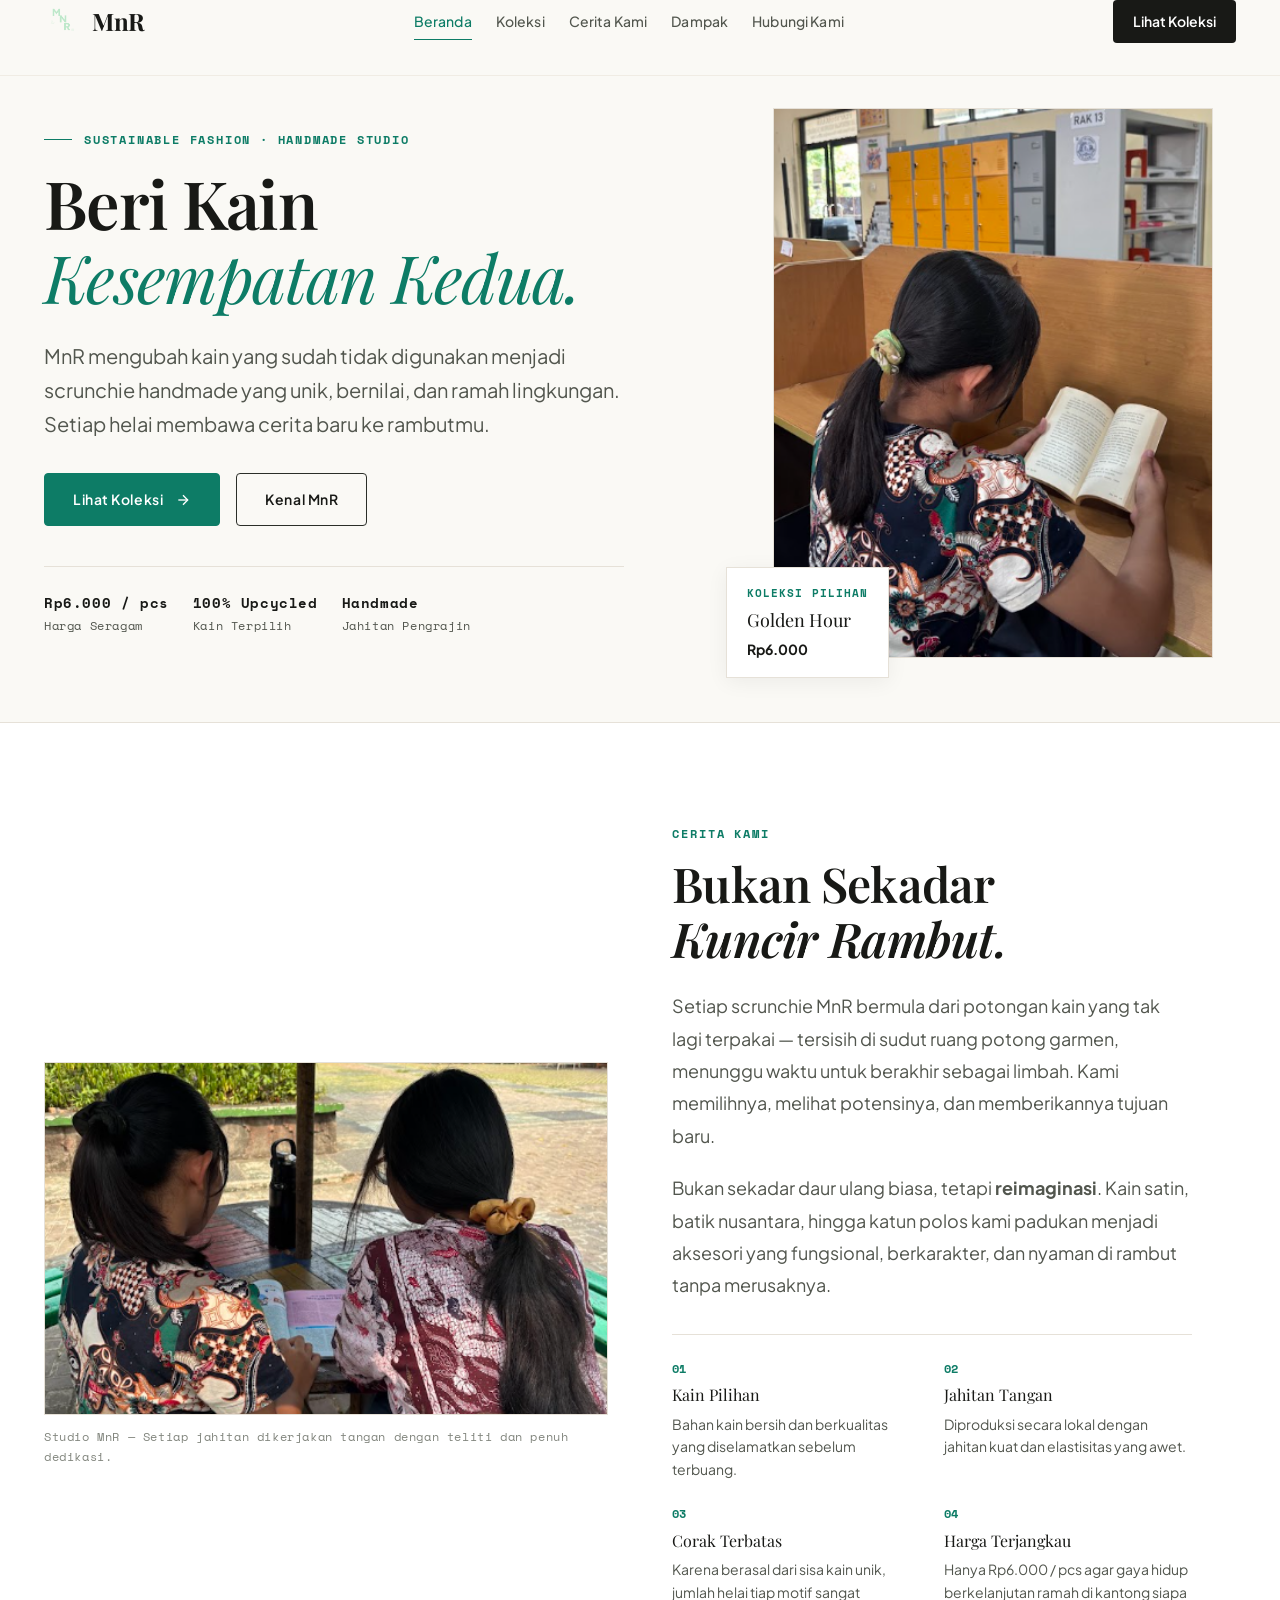
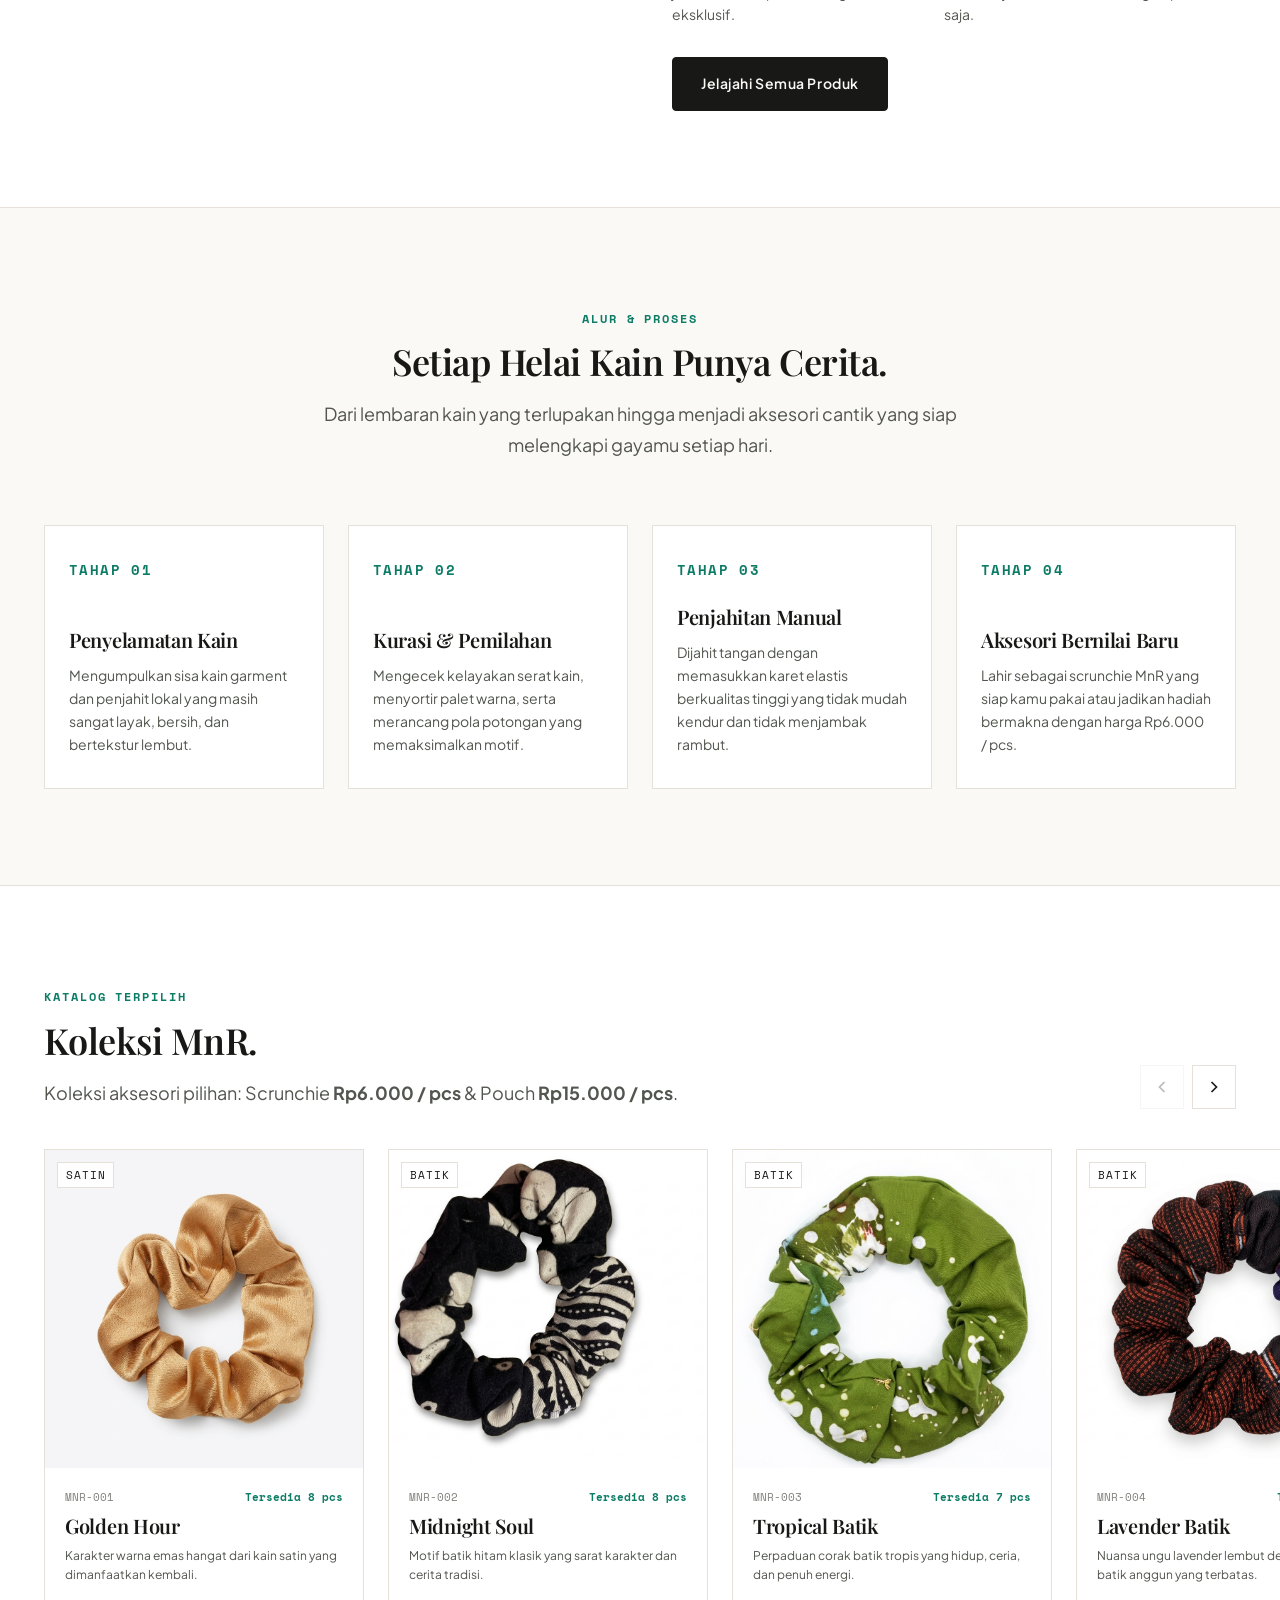
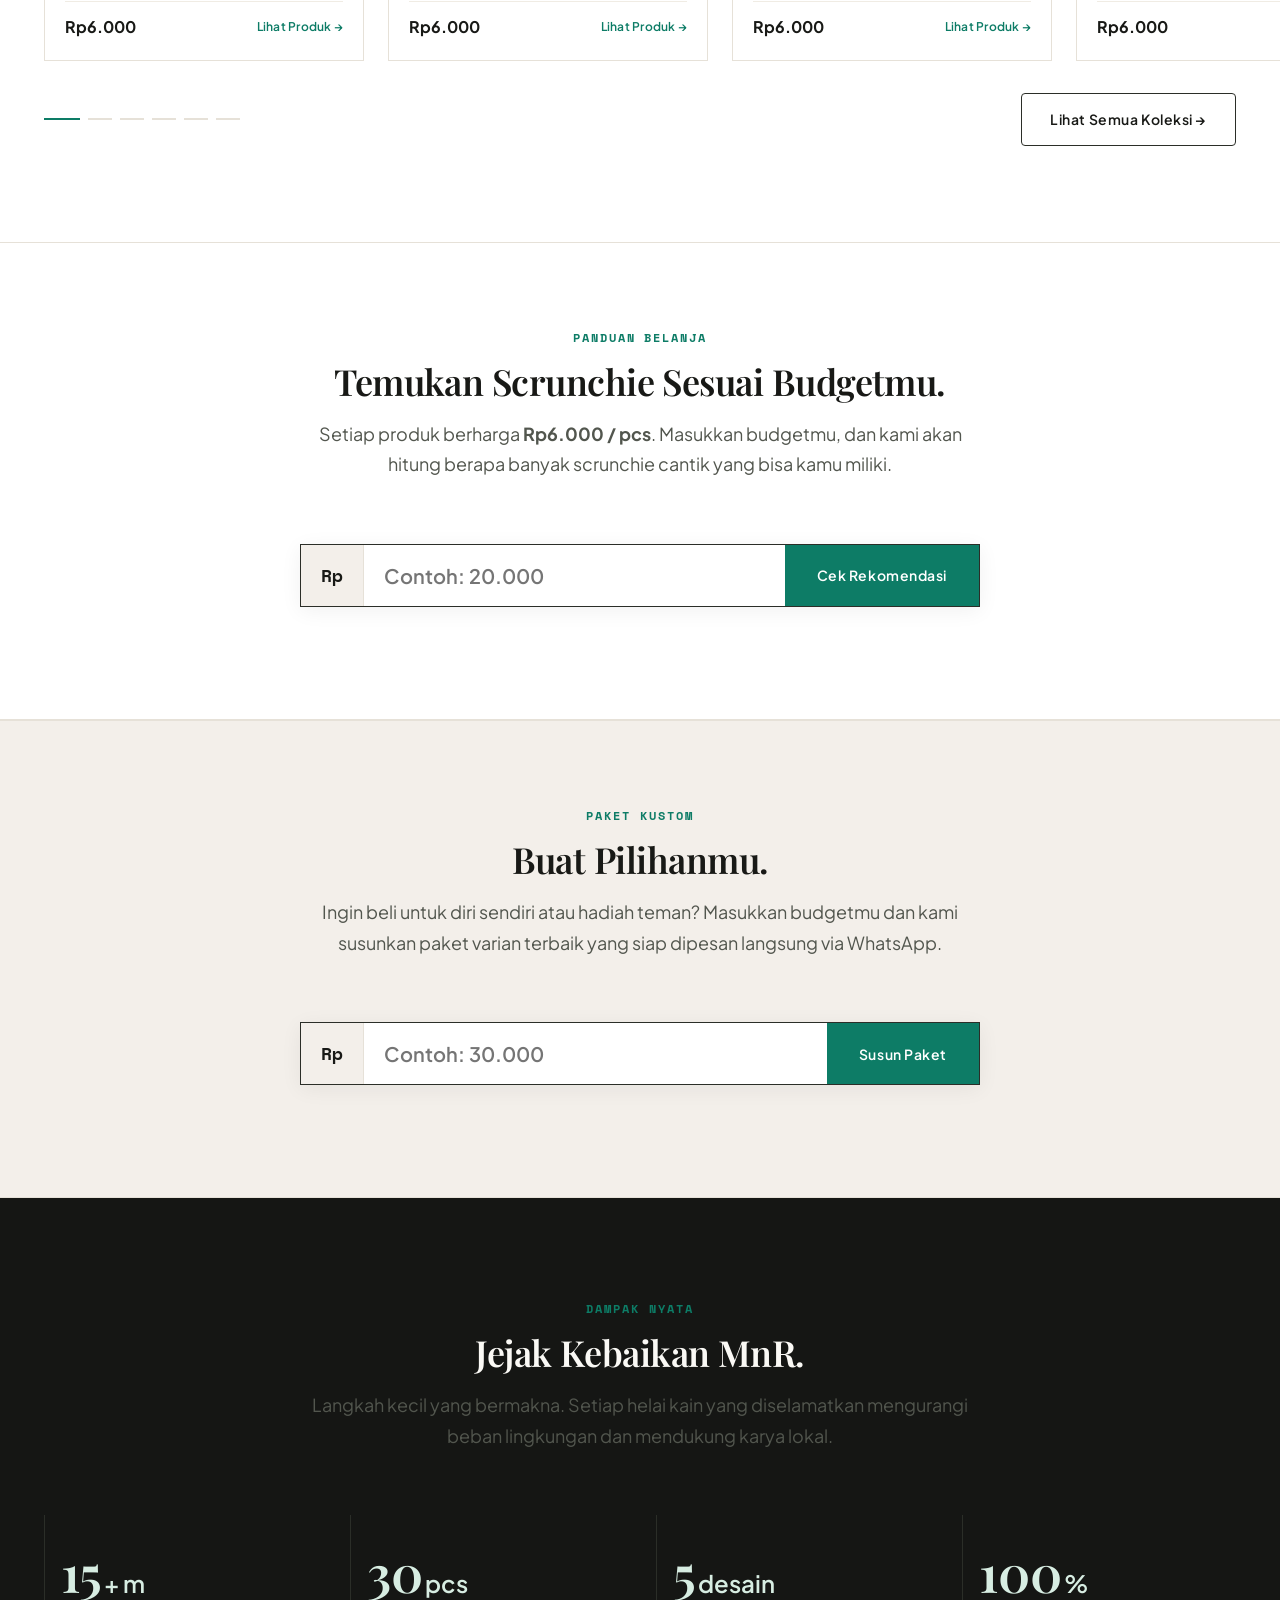
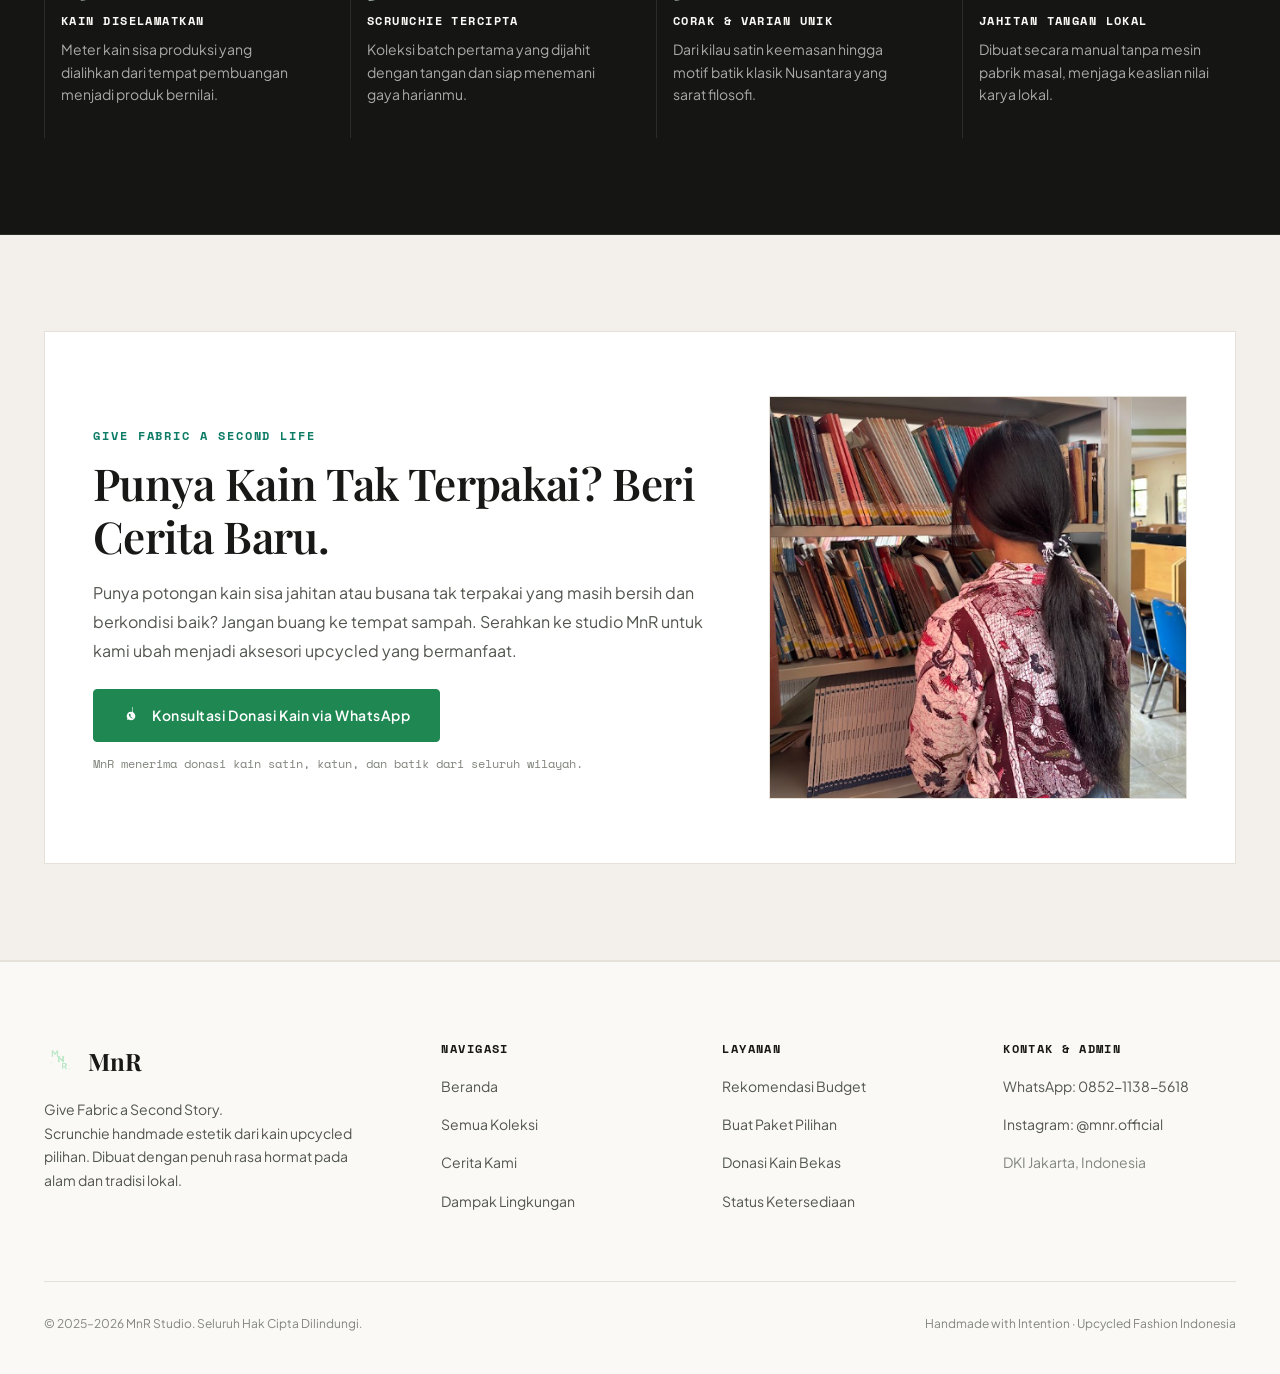
==== commit 928fe1ca: "fix" ====
--- a/index.html
+++ b/index.html
@@ -107,7 +107,7 @@
             <!-- Hero Visual Composition -->
             <div class="hero__visual-stack anim-scale-in anim-delay-2">
                 <div class="hero__main-image-wrap">
-                    <img src="assets/Lifestyle/GoldenHour_life.jpg"
+                    <img src="assets/GoldenHour.png"
                          alt="Model memakai scrunchie Golden Hour MnR"
                          id="hero-main-image">
                 </div>
@@ -133,7 +133,7 @@
             <!-- Foto Pengrajin & Proses Manual -->
             <div class="brand-story__media-col anim-slide-right">
                 <div class="brand-story__image-wrap">
-                    <img src="assets/Lifestyle/CraftStory.jpg"
+                    <img src="assets/story.png"
                          alt="Proses pembuatan scrunchie MnR dari kain sisa garmen"
                          loading="lazy">
                 </div>
@@ -255,7 +255,7 @@
                 <span class="section-eyebrow">Katalog Terpilih</span>
                 <h2 class="section-title">Koleksi MnR.</h2>
                 <p class="section-subtitle">
-                    Seluruh varian dibanderol dengan harga seragam <strong>Rp6.000 / pcs</strong>.
+                    Koleksi aksesori pilihan: Scrunchie <strong>Rp6.000 / pcs</strong> & Pouch <strong>Rp15.000 / pcs</strong>.
                 </p>
             </div>
             <div class="slider-nav-buttons">
@@ -428,7 +428,7 @@
             </div>
 
             <div>
-                <img src="assets/Lifestyle/CraftStory.jpg"
+                <img src="assets/Lifestyle/CraftStory.png"
                      alt="Donasi kain MnR"
                      style="width: 100%; border: 1px solid var(--color-border);"
                      loading="lazy">
--- a/css/style.css
+++ b/css/style.css
@@ -907,7 +907,6 @@
 
 .slider-card:hover {
     border-color: var(--color-text);
-    transform: translateY(-2px);
 }
 
 .slider-card__media {
@@ -921,22 +920,15 @@
     width: 100%;
     height: 100%;
     object-fit: cover;
-    transition: opacity var(--trans-base), transform var(--trans-slow);
+    transition: opacity var(--trans-base);
 }
 
 .slider-card__media-hover {
-    position: absolute;
-    top: 0;
-    left: 0;
-    opacity: 0;
+    display: none;
 }
 
 .slider-card:hover .slider-card__media img {
-    transform: scale(1.03);
-}
-
-.slider-card:hover .slider-card__media-hover {
-    opacity: 1;
+    transform: none;
 }
 
 .slider-card__badge {
@@ -1168,7 +1160,6 @@
 
 .editorial-card:hover {
     border-color: var(--color-text);
-    transform: translateY(-3px);
 }
 
 /* Featured Editorial card: takes 2 columns on desktop */
@@ -1194,21 +1185,15 @@
     width: 100%;
     height: 100%;
     object-fit: cover;
-    transition: opacity var(--trans-base), transform var(--trans-slow);
+    transition: opacity var(--trans-base);
 }
 
 .editorial-card__img--hover {
-    position: absolute;
-    inset: 0;
-    opacity: 0;
+    display: none;
 }
 
 .editorial-card:hover .editorial-card__img {
-    transform: scale(1.03);
-}
-
-.editorial-card:hover .editorial-card__img--hover {
-    opacity: 1;
+    transform: none;
 }
 
 .editorial-card__badges {
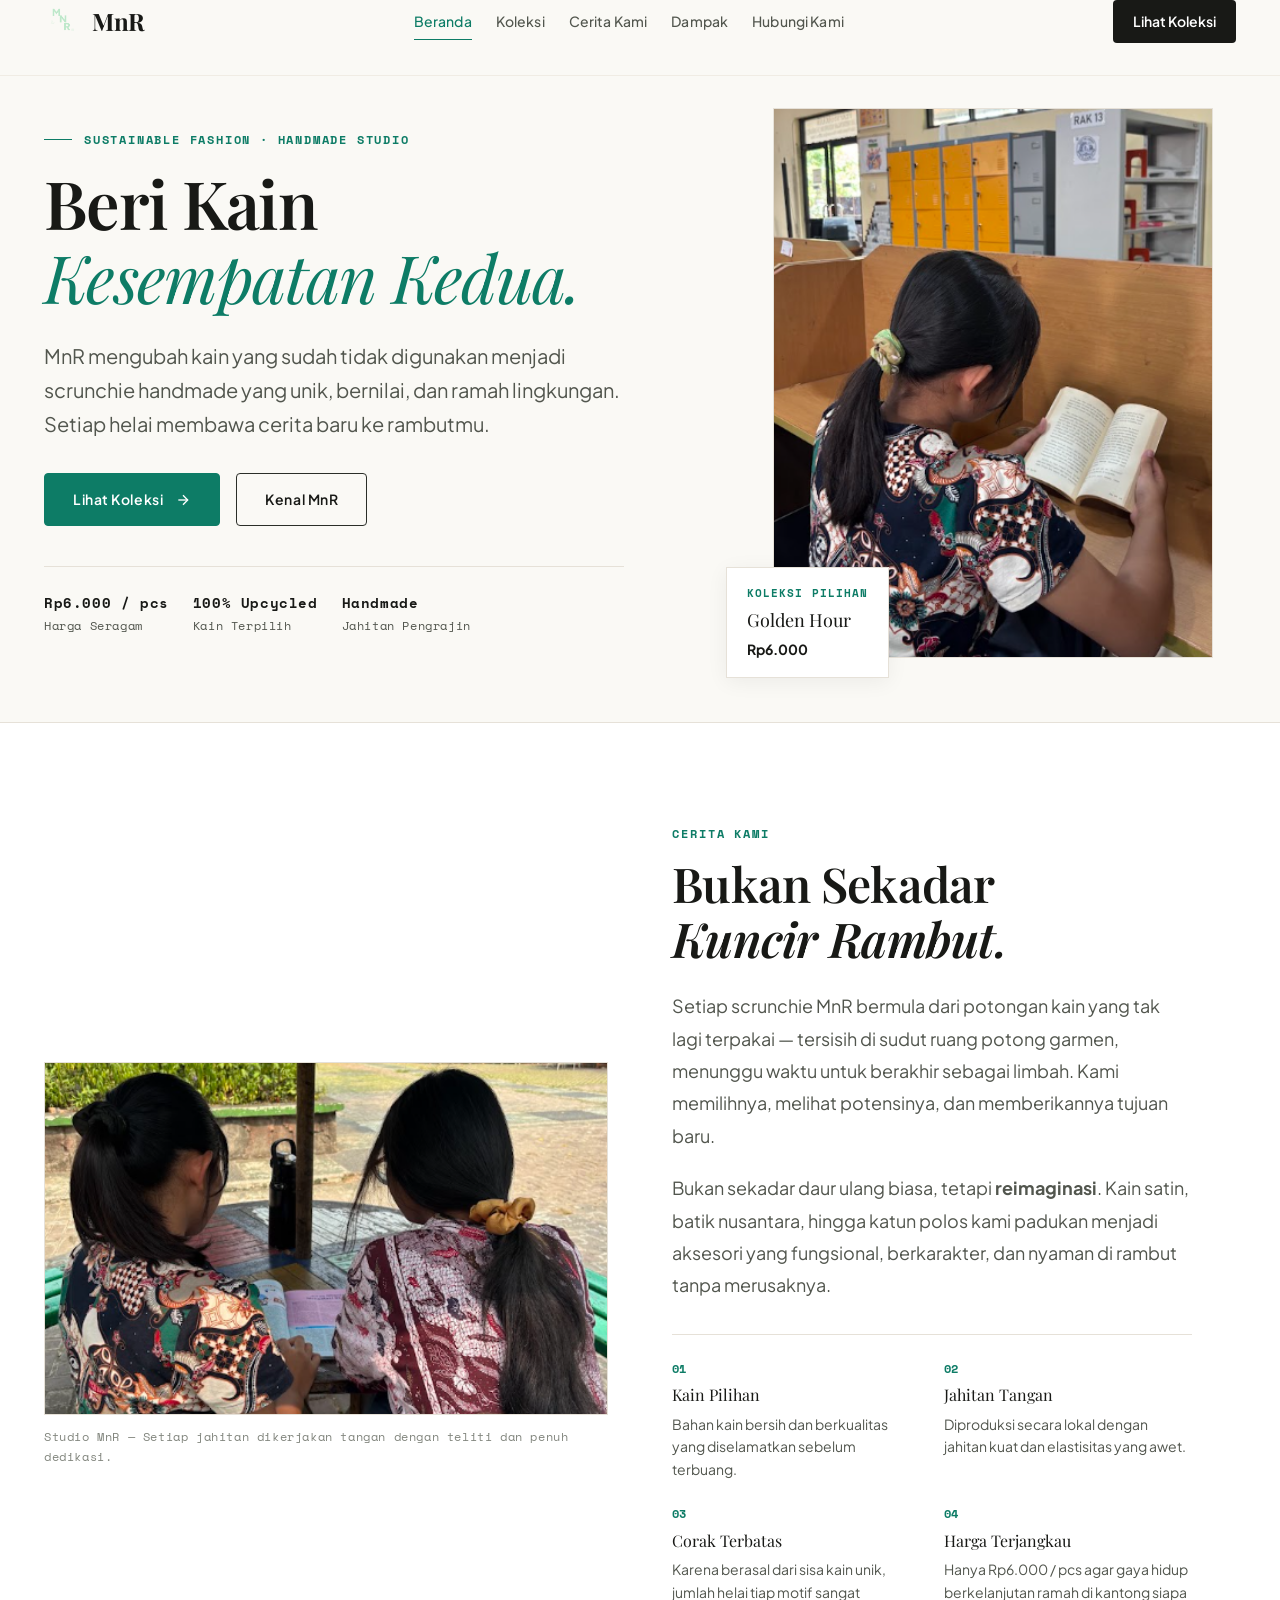
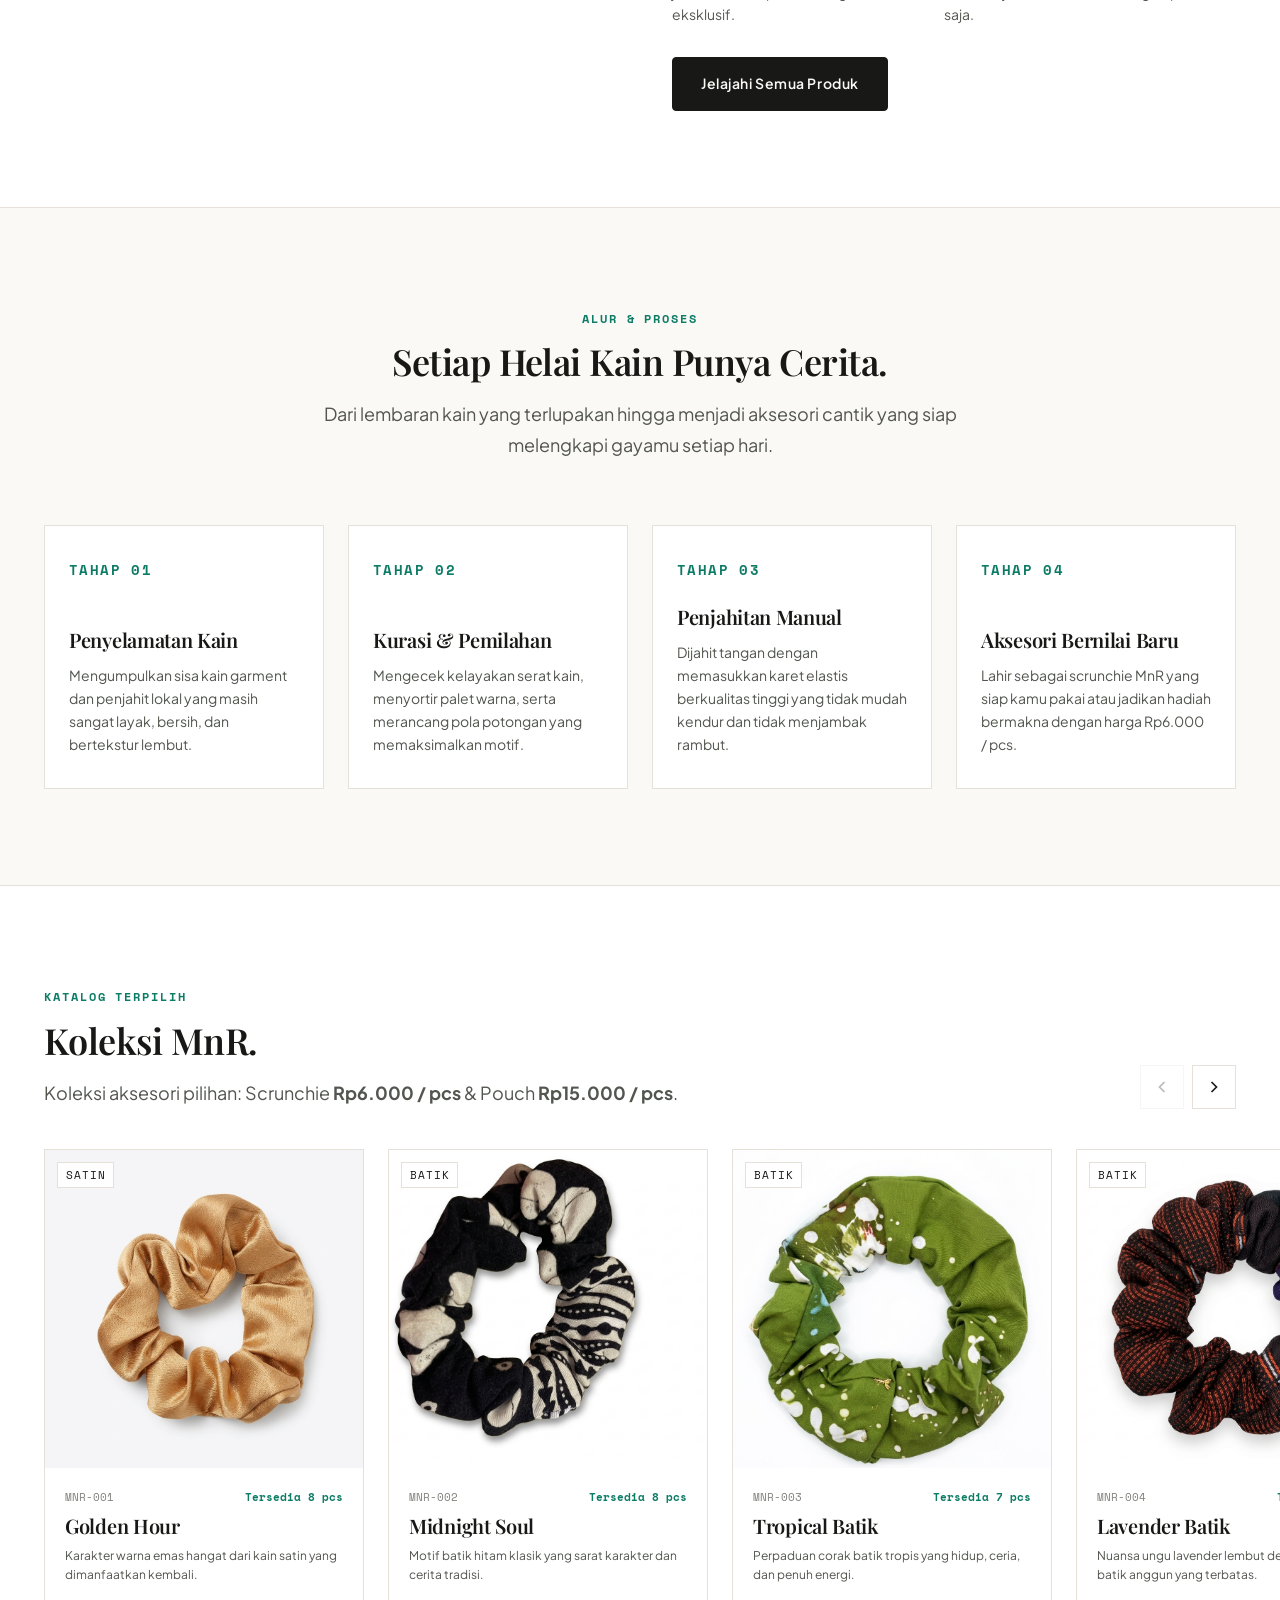
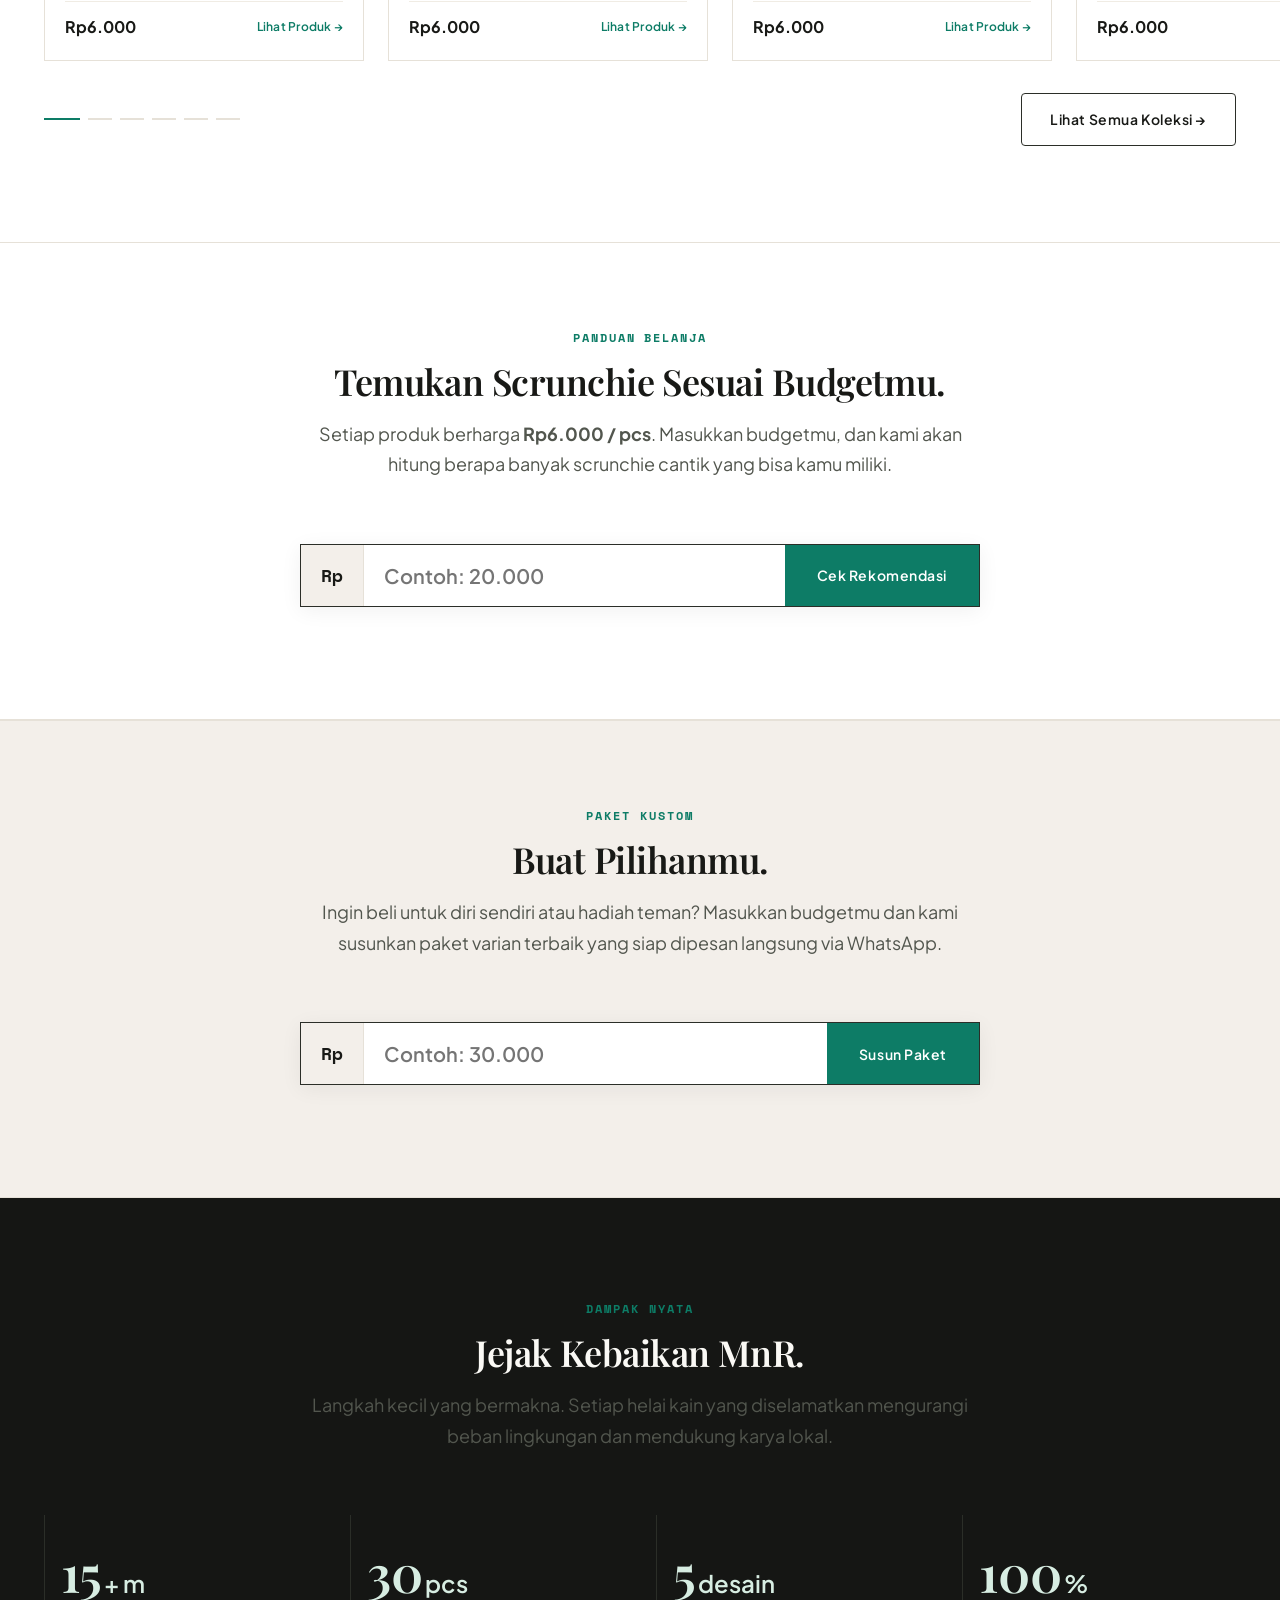
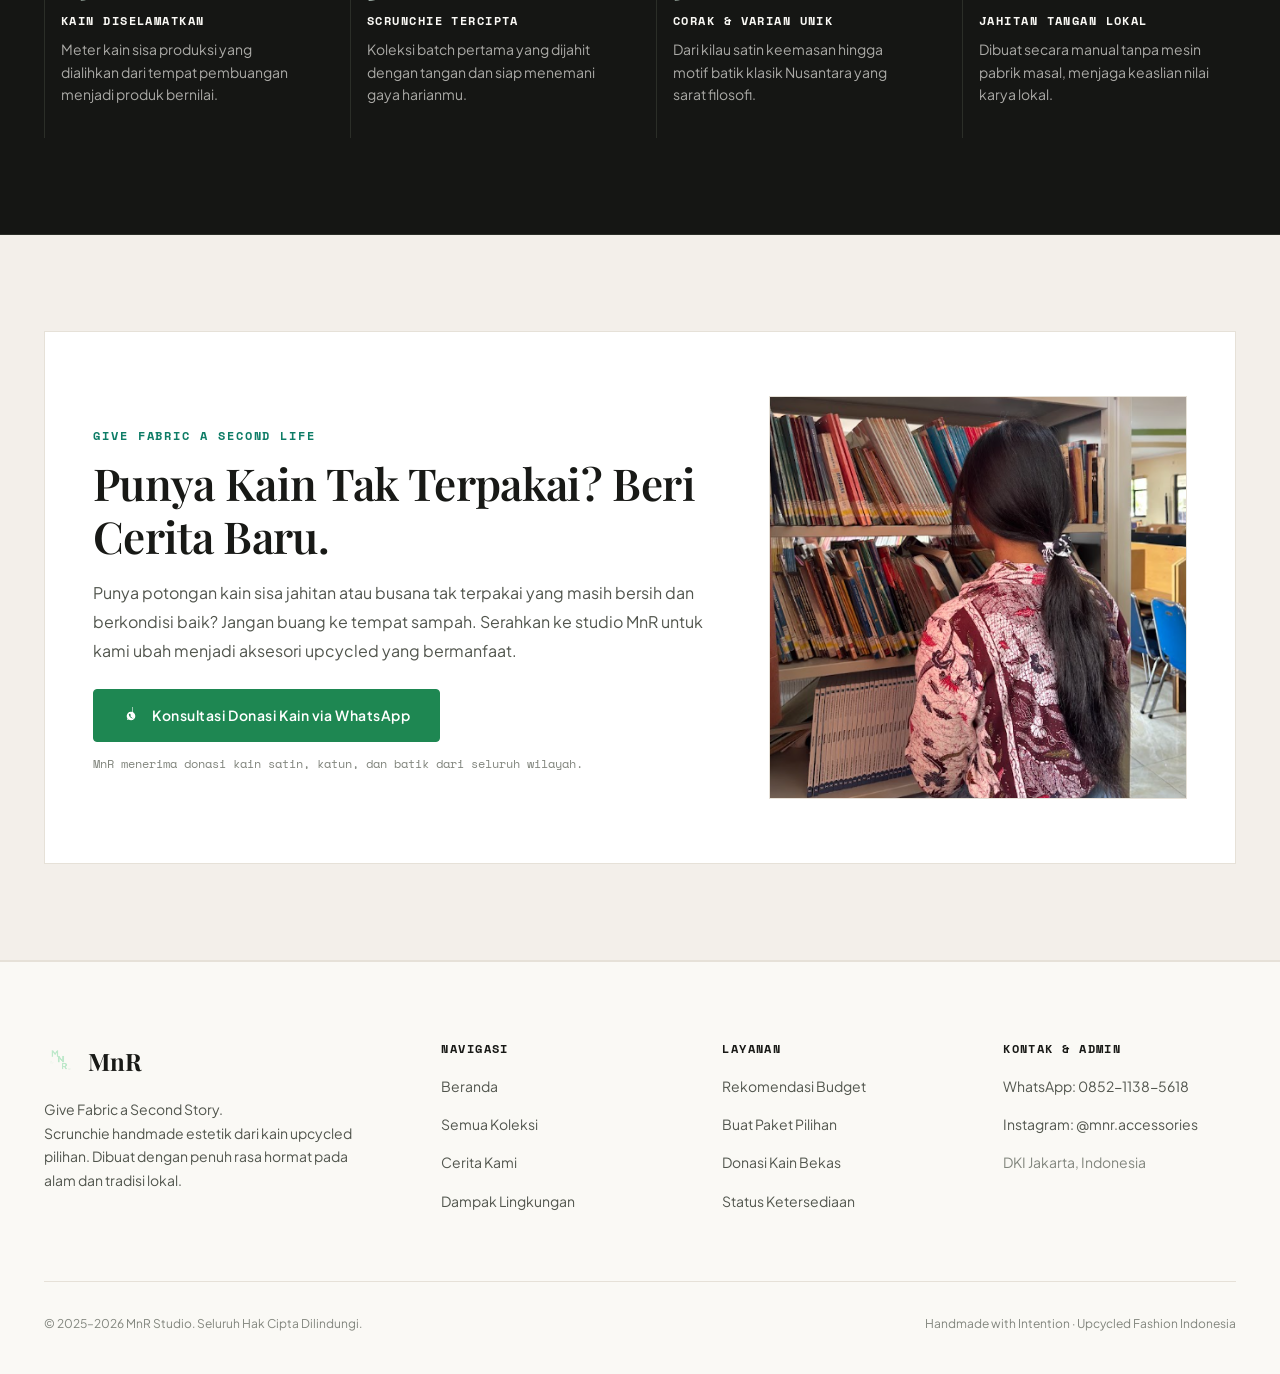
==== commit 20d9eec5: "fixxx nih ya" ====
--- a/index.html
+++ b/index.html
@@ -1,575 +1,605 @@
 <!DOCTYPE html>
 <html lang="id">
+
 <head>
     <meta charset="UTF-8">
     <meta name="viewport" content="width=device-width, initial-scale=1.0">
-    <meta name="description" content="MnR — Brand sustainable fashion scrunchie handmade dari kain upcycled. Give Fabric a Second Story. Seluruh produk Rp6.000/pcs.">
+    <meta name="description"
+        content="MnR — Brand sustainable fashion scrunchie handmade dari kain upcycled. Give Fabric a Second Story. Seluruh produk Rp6.000/pcs.">
     <title>MnR — Beri Kain Kesempatan Kedua | Official Store</title>
-    
+
     <!-- Stylesheets -->
     <link rel="stylesheet" href="css/style.css">
     <link rel="stylesheet" href="css/animations.css">
     <link rel="stylesheet" href="css/responsive.css">
 </head>
+
 <body>
 
-<!-- ══════════════════════════════════════════════════════════
+    <!-- ══════════════════════════════════════════════════════════
      NAVBAR
      ══════════════════════════════════════════════════════════ -->
-<nav class="navbar" role="navigation" aria-label="Navigasi Utama">
-    <div class="container">
-        <div class="navbar__inner">
-            <a href="index.html" class="navbar__logo" aria-label="Beranda MnR">
-                <img src="assets/Logo/logo.png" alt="Logo MnR" class="navbar__logo-img">
-                <span class="navbar__logo-text">MnR</span>
-            </a>
-
-            <ul class="navbar__nav" role="list">
-                <li><a href="index.html" class="navbar__link active">Beranda</a></li>
-                <li><a href="catalog.html" class="navbar__link">Koleksi</a></li>
-                <li><a href="#cerita-kami" class="navbar__link">Cerita Kami</a></li>
-                <li><a href="#dampak" class="navbar__link">Dampak</a></li>
-                <li><a href="https://wa.me/6285211385618" class="navbar__link" target="_blank" rel="noopener noreferrer">Hubungi Kami</a></li>
-            </ul>
-
-            <div class="navbar__actions">
-                <a href="catalog.html" class="navbar__cta">Lihat Koleksi</a>
-            </div>
-
-            <button class="navbar__hamburger" id="hamburger-btn" aria-label="Buka menu navigasi" aria-expanded="false">
-                <span></span><span></span><span></span>
-            </button>
-        </div>
+    <nav class="navbar" role="navigation" aria-label="Navigasi Utama">
+        <div class="container">
+            <div class="navbar__inner">
+                <a href="index.html" class="navbar__logo" aria-label="Beranda MnR">
+                    <img src="assets/Logo/logo.png" alt="Logo MnR" class="navbar__logo-img">
+                    <span class="navbar__logo-text">MnR</span>
+                </a>
+
+                <ul class="navbar__nav" role="list">
+                    <li><a href="index.html" class="navbar__link active">Beranda</a></li>
+                    <li><a href="catalog.html" class="navbar__link">Koleksi</a></li>
+                    <li><a href="#cerita-kami" class="navbar__link">Cerita Kami</a></li>
+                    <li><a href="#dampak" class="navbar__link">Dampak</a></li>
+                    <li><a href="https://wa.me/6285211385618" class="navbar__link" target="_blank"
+                            rel="noopener noreferrer">Hubungi Kami</a></li>
+                </ul>
+
+                <div class="navbar__actions">
+                    <a href="catalog.html" class="navbar__cta">Lihat Koleksi</a>
+                </div>
+
+                <button class="navbar__hamburger" id="hamburger-btn" aria-label="Buka menu navigasi"
+                    aria-expanded="false">
+                    <span></span><span></span><span></span>
+                </button>
+            </div>
+        </div>
+    </nav>
+
+    <!-- Mobile Menu Drawer -->
+    <div class="navbar__mobile" id="mobile-menu" role="dialog" aria-label="Menu navigasi mobile">
+        <nav class="navbar__mobile-nav">
+            <a href="index.html" class="navbar__mobile-link">Beranda</a>
+            <a href="catalog.html" class="navbar__mobile-link">Koleksi</a>
+            <a href="#cerita-kami" class="navbar__mobile-link">Cerita Kami</a>
+            <a href="#dampak" class="navbar__mobile-link">Dampak</a>
+            <a href="https://wa.me/6285211385618" class="navbar__mobile-link" target="_blank"
+                rel="noopener noreferrer">Hubungi Kami</a>
+        </nav>
+        <a href="catalog.html" class="btn btn--primary btn--full">Jelajahi Koleksi</a>
     </div>
-</nav>
-
-<!-- Mobile Menu Drawer -->
-<div class="navbar__mobile" id="mobile-menu" role="dialog" aria-label="Menu navigasi mobile">
-    <nav class="navbar__mobile-nav">
-        <a href="index.html" class="navbar__mobile-link">Beranda</a>
-        <a href="catalog.html" class="navbar__mobile-link">Koleksi</a>
-        <a href="#cerita-kami" class="navbar__mobile-link">Cerita Kami</a>
-        <a href="#dampak" class="navbar__mobile-link">Dampak</a>
-        <a href="https://wa.me/6285211385618" class="navbar__mobile-link" target="_blank" rel="noopener noreferrer">Hubungi Kami</a>
-    </nav>
-    <a href="catalog.html" class="btn btn--primary btn--full">Jelajahi Koleksi</a>
-</div>
-
-<!-- ══════════════════════════════════════════════════════════
+
+    <!-- ══════════════════════════════════════════════════════════
      HERO SECTION
      ══════════════════════════════════════════════════════════ -->
-<header class="section hero" id="beranda">
-    <div class="container">
-        <div class="hero__grid">
-            
-            <!-- Hero Copywriting -->
-            <div class="hero__content">
-                <div class="hero__tagline-eyebrow anim-fade-up">
-                    Sustainable Fashion · Handmade Studio
-                </div>
-
-                <h1 class="hero__title anim-fade-up anim-delay-1">
-                    Beri Kain<br>
-                    <span class="hero__title-accent">Kesempatan Kedua.</span>
-                </h1>
-
-                <p class="hero__subtitle anim-fade-up anim-delay-2">
-                    MnR mengubah kain yang sudah tidak digunakan menjadi scrunchie handmade yang unik, bernilai, dan ramah lingkungan. Setiap helai membawa cerita baru ke rambutmu.
+    <header class="section hero" id="beranda">
+        <div class="container">
+            <div class="hero__grid">
+
+                <!-- Hero Copywriting -->
+                <div class="hero__content">
+                    <div class="hero__tagline-eyebrow anim-fade-up">
+                        Sustainable Fashion · Handmade Studio
+                    </div>
+
+                    <h1 class="hero__title anim-fade-up anim-delay-1">
+                        Beri Kain<br>
+                        <span class="hero__title-accent">Kesempatan Kedua.</span>
+                    </h1>
+
+                    <p class="hero__subtitle anim-fade-up anim-delay-2">
+                        MnR mengubah kain yang sudah tidak digunakan menjadi scrunchie handmade yang unik, bernilai, dan
+                        ramah lingkungan. Setiap helai membawa cerita baru ke rambutmu.
+                    </p>
+
+                    <div class="hero__actions anim-fade-up anim-delay-3">
+                        <a href="catalog.html" class="btn btn--primary" id="hero-explore-cta">
+                            Lihat Koleksi
+                            <svg width="16" height="16" viewBox="0 0 24 24" fill="none" stroke="currentColor"
+                                stroke-width="2">
+                                <line x1="5" y1="12" x2="19" y2="12"></line>
+                                <polyline points="12 5 19 12 12 19"></polyline>
+                            </svg>
+                        </a>
+                        <a href="#cerita-kami" class="btn btn--outline" id="hero-story-cta">Kenal MnR</a>
+                    </div>
+
+                    <div class="hero__credentials anim-fade-up anim-delay-4">
+                        <div class="hero__credential-item">
+                            <strong>Rp6.000 / pcs</strong>
+                            <span>Harga Seragam</span>
+                        </div>
+                        <div class="hero__credential-item">
+                            <strong>100% Upcycled</strong>
+                            <span>Kain Terpilih</span>
+                        </div>
+                        <div class="hero__credential-item">
+                            <strong>Handmade</strong>
+                            <span>Jahitan Pengrajin</span>
+                        </div>
+                    </div>
+                </div>
+
+                <!-- Hero Visual Composition -->
+                <div class="hero__visual-stack anim-scale-in anim-delay-2">
+                    <div class="hero__main-image-wrap">
+                        <img src="assets/GoldenHour.png" alt="Model memakai scrunchie Golden Hour MnR"
+                            id="hero-main-image">
+                    </div>
+
+                    <div class="hero__floating-card anim-fade-up anim-delay-3">
+                        <div class="hero__floating-card-label">Koleksi Pilihan</div>
+                        <div class="hero__floating-card-title">Golden Hour</div>
+                        <div class="hero__floating-card-price">Rp6.000</div>
+                    </div>
+                </div>
+
+            </div>
+        </div>
+    </header>
+
+    <!-- ══════════════════════════════════════════════════════════
+     BRAND STORY SECTION
+     ══════════════════════════════════════════════════════════ -->
+    <section class="section brand-story" id="cerita-kami" aria-label="Cerita Brand MnR">
+        <div class="container">
+            <div class="brand-story__grid">
+
+                <!-- Foto Pengrajin & Proses Manual -->
+                <div class="brand-story__media-col anim-slide-right">
+                    <div class="brand-story__image-wrap">
+                        <img src="assets/story.png" alt="Proses pembuatan scrunchie MnR dari kain sisa garmen"
+                            loading="lazy">
+                    </div>
+                    <p class="brand-story__caption">
+                        Studio MnR — Setiap jahitan dikerjakan tangan dengan teliti dan penuh dedikasi.
+                    </p>
+                </div>
+
+                <!-- Konten Cerita -->
+                <div class="brand-story__content-col anim-slide-left">
+                    <span class="section-eyebrow">Cerita Kami</span>
+                    <h2 class="brand-story__title">
+                        Bukan Sekadar<br><span class="text-italic">Kuncir Rambut.</span>
+                    </h2>
+
+                    <p class="brand-story__text">
+                        Setiap scrunchie MnR bermula dari potongan kain yang tak lagi terpakai — tersisih di sudut ruang
+                        potong garmen, menunggu waktu untuk berakhir sebagai limbah. Kami memilihnya, melihat
+                        potensinya, dan memberikannya tujuan baru.
+                    </p>
+                    <p class="brand-story__text">
+                        Bukan sekadar daur ulang biasa, tetapi <strong>reimaginasi</strong>. Kain satin, batik
+                        nusantara, hingga katun polos kami padukan menjadi aksesori yang fungsional, berkarakter, dan
+                        nyaman di rambut tanpa merusaknya.
+                    </p>
+
+                    <div class="brand-story__principles">
+                        <div class="principle-item">
+                            <div class="principle-item__num">01</div>
+                            <div class="principle-item__title">Kain Pilihan</div>
+                            <div class="principle-item__desc">Bahan kain bersih dan berkualitas yang diselamatkan
+                                sebelum terbuang.</div>
+                        </div>
+                        <div class="principle-item">
+                            <div class="principle-item__num">02</div>
+                            <div class="principle-item__title">Jahitan Tangan</div>
+                            <div class="principle-item__desc">Diproduksi secara lokal dengan jahitan kuat dan
+                                elastisitas yang awet.</div>
+                        </div>
+                        <div class="principle-item">
+                            <div class="principle-item__num">03</div>
+                            <div class="principle-item__title">Corak Terbatas</div>
+                            <div class="principle-item__desc">Karena berasal dari sisa kain unik, jumlah helai tiap
+                                motif sangat eksklusif.</div>
+                        </div>
+                        <div class="principle-item">
+                            <div class="principle-item__num">04</div>
+                            <div class="principle-item__title">Harga Terjangkau</div>
+                            <div class="principle-item__desc">Hanya Rp6.000 / pcs agar gaya hidup berkelanjutan ramah di
+                                kantong siapa saja.</div>
+                        </div>
+                    </div>
+
+                    <a href="catalog.html" class="btn btn--dark">
+                        Jelajahi Semua Produk
+                    </a>
+                </div>
+
+            </div>
+        </div>
+    </section>
+
+    <!-- ══════════════════════════════════════════════════════════
+     FABRIC JOURNEY SECTION
+     ══════════════════════════════════════════════════════════ -->
+    <section class="section fabric-journey" id="proses" aria-label="Alur Daur Ulang Kain">
+        <div class="container">
+            <div class="section-header section-header--center anim-fade-up">
+                <span class="section-eyebrow">Alur & Proses</span>
+                <h2 class="section-title">Setiap Helai Kain Punya Cerita.</h2>
+                <p class="section-subtitle">
+                    Dari lembaran kain yang terlupakan hingga menjadi aksesori cantik yang siap melengkapi gayamu setiap
+                    hari.
                 </p>
-
-                <div class="hero__actions anim-fade-up anim-delay-3">
-                    <a href="catalog.html" class="btn btn--primary" id="hero-explore-cta">
-                        Lihat Koleksi
-                        <svg width="16" height="16" viewBox="0 0 24 24" fill="none" stroke="currentColor" stroke-width="2">
-                            <line x1="5" y1="12" x2="19" y2="12"></line>
-                            <polyline points="12 5 19 12 12 19"></polyline>
+            </div>
+
+            <div class="journey-grid">
+                <div class="journey-card anim-fade-up anim-delay-1">
+                    <div class="journey-card__step-num">TAHAP 01</div>
+                    <div>
+                        <h3 class="journey-card__title">Penyelamatan Kain</h3>
+                        <p class="journey-card__desc">
+                            Mengumpulkan sisa kain garment dan penjahit lokal yang masih sangat layak, bersih, dan
+                            bertekstur lembut.
+                        </p>
+                    </div>
+                </div>
+
+                <div class="journey-card anim-fade-up anim-delay-2">
+                    <div class="journey-card__step-num">TAHAP 02</div>
+                    <div>
+                        <h3 class="journey-card__title">Kurasi & Pemilahan</h3>
+                        <p class="journey-card__desc">
+                            Mengecek kelayakan serat kain, menyortir palet warna, serta merancang pola potongan yang
+                            memaksimalkan motif.
+                        </p>
+                    </div>
+                </div>
+
+                <div class="journey-card anim-fade-up anim-delay-3">
+                    <div class="journey-card__step-num">TAHAP 03</div>
+                    <div>
+                        <h3 class="journey-card__title">Penjahitan Manual</h3>
+                        <p class="journey-card__desc">
+                            Dijahit tangan dengan memasukkan karet elastis berkualitas tinggi yang tidak mudah kendur
+                            dan tidak menjambak rambut.
+                        </p>
+                    </div>
+                </div>
+
+                <div class="journey-card anim-fade-up anim-delay-4">
+                    <div class="journey-card__step-num">TAHAP 04</div>
+                    <div>
+                        <h3 class="journey-card__title">Aksesori Bernilai Baru</h3>
+                        <p class="journey-card__desc">
+                            Lahir sebagai scrunchie MnR yang siap kamu pakai atau jadikan hadiah bermakna dengan harga
+                            Rp6.000 / pcs.
+                        </p>
+                    </div>
+                </div>
+            </div>
+        </div>
+    </section>
+
+    <!-- ══════════════════════════════════════════════════════════
+     EDITORIAL COLLECTION SLIDER
+     ══════════════════════════════════════════════════════════ -->
+    <section class="section slider-section" id="koleksi" aria-label="Koleksi Scrunchie MnR">
+        <div class="container">
+            <div class="slider-section__header-row">
+                <div>
+                    <span class="section-eyebrow">Katalog Terpilih</span>
+                    <h2 class="section-title">Koleksi MnR.</h2>
+                    <p class="section-subtitle">
+                        Koleksi aksesori pilihan: Scrunchie <strong>Rp6.000 / pcs</strong> & Pouch <strong>Rp15.000 /
+                            pcs</strong>.
+                    </p>
+                </div>
+                <div class="slider-nav-buttons">
+                    <button class="slider-btn" id="slider-prev" aria-label="Koleksi sebelumnya">
+                        <svg width="20" height="20" viewBox="0 0 24 24" fill="none" stroke="currentColor"
+                            stroke-width="2">
+                            <polyline points="15 18 9 12 15 6"></polyline>
                         </svg>
-                    </a>
-                    <a href="#cerita-kami" class="btn btn--outline" id="hero-story-cta">Kenal MnR</a>
-                </div>
-
-                <div class="hero__credentials anim-fade-up anim-delay-4">
-                    <div class="hero__credential-item">
-                        <strong>Rp6.000 / pcs</strong>
-                        <span>Harga Seragam</span>
-                    </div>
-                    <div class="hero__credential-item">
-                        <strong>100% Upcycled</strong>
-                        <span>Kain Terpilih</span>
-                    </div>
-                    <div class="hero__credential-item">
-                        <strong>Handmade</strong>
-                        <span>Jahitan Pengrajin</span>
-                    </div>
-                </div>
-            </div>
-
-            <!-- Hero Visual Composition -->
-            <div class="hero__visual-stack anim-scale-in anim-delay-2">
-                <div class="hero__main-image-wrap">
-                    <img src="assets/GoldenHour.png"
-                         alt="Model memakai scrunchie Golden Hour MnR"
-                         id="hero-main-image">
-                </div>
-                
-                <div class="hero__floating-card anim-fade-up anim-delay-3">
-                    <div class="hero__floating-card-label">Koleksi Pilihan</div>
-                    <div class="hero__floating-card-title">Golden Hour</div>
-                    <div class="hero__floating-card-price">Rp6.000</div>
-                </div>
-            </div>
-
+                    </button>
+                    <button class="slider-btn" id="slider-next" aria-label="Koleksi berikutnya">
+                        <svg width="20" height="20" viewBox="0 0 24 24" fill="none" stroke="currentColor"
+                            stroke-width="2">
+                            <polyline points="9 18 15 12 9 6"></polyline>
+                        </svg>
+                    </button>
+                </div>
+            </div>
+
+            <div class="slider-track-outer">
+                <div class="slider-track" id="slider-track">
+                    <!-- Dimuat secara dinamis oleh main.js dari products.js -->
+                </div>
+            </div>
+
+            <div class="slider-footer">
+                <div class="slider-dots" id="slider-dots"></div>
+                <a href="catalog.html" class="btn btn--outline">Lihat Semua Koleksi →</a>
+            </div>
+        </div>
+    </section>
+
+    <!-- ══════════════════════════════════════════════════════════
+     FIND YOUR MNR — Budget Recommendation
+     ══════════════════════════════════════════════════════════ -->
+    <section class="section recommendation-section" id="rekomendasi" aria-label="Rekomendasi Sesuai Budget">
+        <div class="container">
+            <div class="section-header section-header--center anim-fade-up">
+                <span class="section-eyebrow">Panduan Belanja</span>
+                <h2 class="section-title">Temukan Scrunchie Sesuai Budgetmu.</h2>
+                <p class="section-subtitle">
+                    Setiap produk berharga <strong>Rp6.000 / pcs</strong>. Masukkan budgetmu, dan kami akan hitung
+                    berapa banyak scrunchie cantik yang bisa kamu miliki.
+                </p>
+            </div>
+
+            <div class="rec-widget anim-fade-up anim-delay-1">
+                <div class="budget-input-group" id="rec-form">
+                    <div class="budget-prefix">Rp</div>
+                    <input type="text" id="rec-budget-input" class="budget-input" placeholder="Contoh: 20.000"
+                        inputmode="numeric" aria-label="Masukkan budget belanja">
+                    <button class="budget-btn" id="rec-submit" type="button">Cek Rekomendasi</button>
+                </div>
+
+                <!-- Hasil Rekomendasi -->
+                <div class="rec-results" id="rec-results" aria-live="polite"></div>
+            </div>
+        </div>
+    </section>
+
+    <!-- ══════════════════════════════════════════════════════════
+     BUILD YOUR MNR — Set Builder
+     ══════════════════════════════════════════════════════════ -->
+    <section class="section section--warm" id="susun-paket" aria-label="Susun Paket Pilihanmu">
+        <div class="container">
+            <div class="section-header section-header--center anim-fade-up">
+                <span class="section-eyebrow">Paket Kustom</span>
+                <h2 class="section-title">Buat Pilihanmu.</h2>
+                <p class="section-subtitle">
+                    Ingin beli untuk diri sendiri atau hadiah teman? Masukkan budgetmu dan kami susunkan paket varian
+                    terbaik yang siap dipesan langsung via WhatsApp.
+                </p>
+            </div>
+
+            <div class="rec-widget anim-fade-up anim-delay-1">
+                <div class="budget-input-group">
+                    <div class="budget-prefix">Rp</div>
+                    <input type="text" id="build-budget-input" class="budget-input" placeholder="Contoh: 30.000"
+                        inputmode="numeric" aria-label="Masukkan budget paket">
+                    <button class="budget-btn" id="build-submit" type="button">Susun Paket</button>
+                </div>
+
+                <!-- Hasil Paket -->
+                <div class="build-results" id="build-results" aria-live="polite"></div>
+            </div>
+        </div>
+    </section>
+
+    <!-- ══════════════════════════════════════════════════════════
+     IMPACT SECTION
+     ══════════════════════════════════════════════════════════ -->
+    <section class="section impact-section" id="dampak" aria-label="Dampak Keberlanjutan MnR">
+        <div class="container">
+            <div class="section-header section-header--center anim-fade-up">
+                <span class="section-eyebrow">Dampak Nyata</span>
+                <h2 class="section-title" style="color: var(--color-bg);">Jejak Kebaikan MnR.</h2>
+                <p class="section-subtitle">
+                    Langkah kecil yang bermakna. Setiap helai kain yang diselamatkan mengurangi beban lingkungan dan
+                    mendukung karya lokal.
+                </p>
+            </div>
+
+            <div class="impact-grid">
+                <div class="impact-card anim-fade-up anim-delay-1">
+                    <div class="impact-card__number-wrap">
+                        <span class="counter" data-target="15" id="counter-fabric">15</span>
+                        <span class="impact-card__suffix">+ m</span>
+                    </div>
+                    <div class="impact-card__label">Kain Diselamatkan</div>
+                    <div class="impact-card__desc">Meter kain sisa produksi yang dialihkan dari tempat pembuangan
+                        menjadi produk bernilai.</div>
+                </div>
+
+                <div class="impact-card anim-fade-up anim-delay-2">
+                    <div class="impact-card__number-wrap">
+                        <span class="counter" data-target="30" id="counter-scrunchies">30</span>
+                        <span class="impact-card__suffix">pcs</span>
+                    </div>
+                    <div class="impact-card__label">Scrunchie Tercipta</div>
+                    <div class="impact-card__desc">Koleksi batch pertama yang dijahit dengan tangan dan siap menemani
+                        gaya harianmu.</div>
+                </div>
+
+                <div class="impact-card anim-fade-up anim-delay-3">
+                    <div class="impact-card__number-wrap">
+                        <span class="counter" data-target="5" id="counter-designs">5</span>
+                        <span class="impact-card__suffix">desain</span>
+                    </div>
+                    <div class="impact-card__label">Corak & Varian Unik</div>
+                    <div class="impact-card__desc">Dari kilau satin keemasan hingga motif batik klasik Nusantara yang
+                        sarat filosofi.</div>
+                </div>
+
+                <div class="impact-card anim-fade-up anim-delay-4">
+                    <div class="impact-card__number-wrap">
+                        <span class="counter" data-target="100" id="counter-handmade">100</span>
+                        <span class="impact-card__suffix">%</span>
+                    </div>
+                    <div class="impact-card__label">Jahitan Tangan Lokal</div>
+                    <div class="impact-card__desc">Dibuat secara manual tanpa mesin pabrik masal, menjaga keaslian nilai
+                        karya lokal.</div>
+                </div>
+            </div>
+        </div>
+    </section>
+
+    <!-- ══════════════════════════════════════════════════════════
+     GIVE FABRIC A SECOND LIFE (DONASI KAIN)
+     ══════════════════════════════════════════════════════════ -->
+    <section class="section donation-cta" id="donasi" aria-label="Donasi Kain Bekas">
+        <div class="container">
+            <div class="donation-card anim-fade-up">
+                <div>
+                    <span class="section-eyebrow">Give Fabric a Second Life</span>
+                    <h2 class="donation-card__title">Punya Kain Tak Terpakai? Beri Cerita Baru.</h2>
+                    <p class="donation-card__text">
+                        Punya potongan kain sisa jahitan atau busana tak terpakai yang masih bersih dan berkondisi baik?
+                        Jangan buang ke tempat sampah. Serahkan ke studio MnR untuk kami ubah menjadi aksesori upcycled
+                        yang bermanfaat.
+                    </p>
+                    <div class="donation-card__action">
+                        <a href="https://wa.me/6285211385618" class="btn btn--whatsapp" data-wa="fabric" target="_blank"
+                            rel="noopener noreferrer">
+                            <svg width="18" height="18" viewBox="0 0 24 24" fill="currentColor">
+                                <path
+                                    d="M12.031 6.172c-3.181 0-5.767 2.586-5.768 5.766-.001 1.298.38 2.27 1.019 3.287l-.582 2.128 2.182-.573c.978.58 1.911.928 3.145.929 3.178 0 5.767-2.587 5.768-5.766.001-3.187-2.575-5.77-5.764-5.771zm3.392 8.244c-.144.405-.837.774-1.17.824-.312.045-.698.057-1.144-.092-.857-.285-1.996-1.196-2.735-2.029-.739-.834-1.282-1.859-1.282-2.784 0-.497.195-.889.479-1.168.214-.21.469-.264.624-.264.156 0 .313.003.447.01.142.008.33.023.479.382.155.372.531 1.303.578 1.398.047.096.079.208.016.333-.063.125-.094.208-.188.318-.094.11-.198.246-.282.33-.094.095-.192.198-.083.385.109.188.484.798 1.037 1.29.711.633 1.311.83 1.498.924.188.094.297.079.407-.047.11-.125.47-548.595-.736.125-.188.25-.157.422-.094.172.063 1.094.516 1.282.609.188.094.313.141.36.219.046.078.046.452-.098.857z" />
+                            </svg>
+                            Konsultasi Donasi Kain via WhatsApp
+                        </a>
+                        <span class="donation-card__note">MnR menerima donasi kain satin, katun, dan batik dari seluruh
+                            wilayah.</span>
+                    </div>
+                </div>
+
+                <div>
+                    <img src="assets/Lifestyle/CraftStory.png" alt="Donasi kain MnR"
+                        style="width: 100%; border: 1px solid var(--color-border);" loading="lazy">
+                </div>
+            </div>
+        </div>
+    </section>
+
+    <!-- ══════════════════════════════════════════════════════════
+     FOOTER
+     ══════════════════════════════════════════════════════════ -->
+    <footer class="footer" role="contentinfo">
+        <div class="container">
+            <div class="footer__main">
+                <div>
+                    <div class="footer__brand-logo">
+                        <img src="assets/Logo/logo.png" alt="Logo MnR">
+                        <span>MnR</span>
+                    </div>
+                    <p class="footer__brand-tagline">
+                        Give Fabric a Second Story.<br>
+                        Scrunchie handmade estetik dari kain upcycled pilihan. Dibuat dengan penuh rasa hormat pada alam
+                        dan tradisi lokal.
+                    </p>
+                </div>
+
+                <div>
+                    <h4 class="footer__col-title">Navigasi</h4>
+                    <ul class="footer__links">
+                        <li><a href="index.html" class="footer__link">Beranda</a></li>
+                        <li><a href="catalog.html" class="footer__link">Semua Koleksi</a></li>
+                        <li><a href="#cerita-kami" class="footer__link">Cerita Kami</a></li>
+                        <li><a href="#dampak" class="footer__link">Dampak Lingkungan</a></li>
+                    </ul>
+                </div>
+
+                <div>
+                    <h4 class="footer__col-title">Layanan</h4>
+                    <ul class="footer__links">
+                        <li><a href="#rekomendasi" class="footer__link">Rekomendasi Budget</a></li>
+                        <li><a href="#susun-paket" class="footer__link">Buat Paket Pilihan</a></li>
+                        <li><a href="#donasi" class="footer__link">Donasi Kain Bekas</a></li>
+                        <li><a href="catalog.html" class="footer__link">Status Ketersediaan</a></li>
+                    </ul>
+                </div>
+
+                <div>
+                    <h4 class="footer__col-title">Kontak & Admin</h4>
+                    <ul class="footer__links">
+                        <li><a href="https://wa.me/6285211385618" class="footer__link" target="_blank"
+                                rel="noopener noreferrer">WhatsApp: 0852-1138-5618</a></li>
+                        <li><a href="https://www.instagram.com/mnr.accessories/" class="footer__link" target="_blank"
+                                rel="noopener noreferrer">Instagram: @mnr.accessories</a></li>
+                        <li><span class="footer__link" style="color:var(--color-text-light);">DKI Jakarta,
+                                Indonesia</span></li>
+                    </ul>
+                </div>
+            </div>
+
+            <div class="footer__bottom">
+                <span>© 2025–2026 MnR Studio. Seluruh Hak Cipta Dilindungi.</span>
+                <span>Handmade with Intention · Upcycled Fashion Indonesia</span>
+            </div>
+        </div>
+    </footer>
+
+    <!-- ══════════════════════════════════════════════════════════
+     MODAL PEMBAYARAN QRIS & WHATSAPP
+     ══════════════════════════════════════════════════════════ -->
+    <div class="modal-overlay" id="payment-modal" role="dialog" aria-modal="true" aria-labelledby="modal-title"
+        tabindex="-1">
+        <div class="modal-content">
+            <div class="modal__header">
+                <h3 class="modal__title" id="modal-title">Pembayaran Pesanan</h3>
+                <button class="modal__close-btn" id="modal-close-btn" aria-label="Tutup modal"
+                    type="button">&times;</button>
+            </div>
+
+            <div class="modal__body">
+                <!-- Ringkasan Pesanan -->
+                <div class="order-summary-box">
+                    <div class="order-row">
+                        <span>Produk</span>
+                        <strong id="modal-product-name">—</strong>
+                    </div>
+                    <div class="order-row">
+                        <span>Kode ID</span>
+                        <span id="modal-product-id">—</span>
+                    </div>
+                    <div class="order-row">
+                        <span>Jumlah</span>
+                        <span id="modal-product-qty">1 pcs</span>
+                    </div>
+                    <div class="order-row">
+                        <span>Harga Satuan</span>
+                        <span id="modal-product-price">Rp6.000</span>
+                    </div>
+                    <div class="order-row order-row--total">
+                        <span>Total Pembayaran</span>
+                        <strong id="modal-total-price">Rp6.000</strong>
+                    </div>
+                </div>
+
+                <!-- QRIS Payment Box -->
+                <div class="qris-section">
+                    <span class="qris-badge">Scan QRIS untuk Membayar</span>
+                    <div class="qris-image-wrap">
+                        <img id="modal-qris-img" src="assets/QRIS.jpeg" alt="QRIS Resmi MnR">
+                    </div>
+                </div>
+
+                <!-- Alur Pembayaran -->
+                <div class="qris-steps">
+                    <div class="qris-step">
+                        <span class="qris-step__num">1.</span>
+                        <span>Buka aplikasi pembayaran (GoPay, OVO, Dana, BCA, Mandiri, atau m-Banking
+                            pilihanmu).</span>
+                    </div>
+                    <div class="qris-step">
+                        <span class="qris-step__num">2.</span>
+                        <span>Scan kode QRIS di atas sesuai nominal total yang tertera.</span>
+                    </div>
+                    <div class="qris-step">
+                        <span class="qris-step__num">3.</span>
+                        <span>Ambil screenshot bukti transfer, lalu klik tombol di bawah untuk konfirmasi via
+                            WhatsApp.</span>
+                    </div>
+                </div>
+
+                <div class="modal__footer">
+                    <button class="btn btn--whatsapp btn--full" id="modal-confirm-btn" type="button">
+                        <svg width="18" height="18" viewBox="0 0 24 24" fill="currentColor">
+                            <path
+                                d="M12.031 6.172c-3.181 0-5.767 2.586-5.768 5.766-.001 1.298.38 2.27 1.019 3.287l-.582 2.128 2.182-.573c.978.58 1.911.928 3.145.929 3.178 0 5.767-2.587 5.768-5.766.001-3.187-2.575-5.77-5.764-5.771zm3.392 8.244c-.144.405-.837.774-1.17.824-.312.045-.698.057-1.144-.092-.857-.285-1.996-1.196-2.735-2.029-.739-.834-1.282-1.859-1.282-2.784 0-.497.195-.889.479-1.168.214-.21.469-.264.624-.264.156 0 .313.003.447.01.142.008.33.023.479.382.155.372.531 1.303.578 1.398.047.096.079.208.016.333-.063.125-.094.208-.188.318-.094.11-.198.246-.282.33-.094.095-.192.198-.083.385.109.188.484.798 1.037 1.29.711.633 1.311.83 1.498.924.188.094.297.079.407-.047.11-.125.47-548.595-.736.125-.188.25-.157.422-.094.172.063 1.094.516 1.282.609.188.094.313.141.36.219.046.078.046.452-.098.857z" />
+                        </svg>
+                        Konfirmasi Pembayaran via WhatsApp
+                    </button>
+                    <button class="btn btn--ghost btn--full" id="modal-cancel-btn" type="button">
+                        Batal
+                    </button>
+                </div>
+            </div>
         </div>
     </div>
-</header>
-
-<!-- ══════════════════════════════════════════════════════════
-     BRAND STORY SECTION
-     ══════════════════════════════════════════════════════════ -->
-<section class="section brand-story" id="cerita-kami" aria-label="Cerita Brand MnR">
-    <div class="container">
-        <div class="brand-story__grid">
-            
-            <!-- Foto Pengrajin & Proses Manual -->
-            <div class="brand-story__media-col anim-slide-right">
-                <div class="brand-story__image-wrap">
-                    <img src="assets/story.png"
-                         alt="Proses pembuatan scrunchie MnR dari kain sisa garmen"
-                         loading="lazy">
-                </div>
-                <p class="brand-story__caption">
-                    Studio MnR — Setiap jahitan dikerjakan tangan dengan teliti dan penuh dedikasi.
-                </p>
-            </div>
-
-            <!-- Konten Cerita -->
-            <div class="brand-story__content-col anim-slide-left">
-                <span class="section-eyebrow">Cerita Kami</span>
-                <h2 class="brand-story__title">
-                    Bukan Sekadar<br><span class="text-italic">Kuncir Rambut.</span>
-                </h2>
-                
-                <p class="brand-story__text">
-                    Setiap scrunchie MnR bermula dari potongan kain yang tak lagi terpakai — tersisih di sudut ruang potong garmen, menunggu waktu untuk berakhir sebagai limbah. Kami memilihnya, melihat potensinya, dan memberikannya tujuan baru.
-                </p>
-                <p class="brand-story__text">
-                    Bukan sekadar daur ulang biasa, tetapi <strong>reimaginasi</strong>. Kain satin, batik nusantara, hingga katun polos kami padukan menjadi aksesori yang fungsional, berkarakter, dan nyaman di rambut tanpa merusaknya.
-                </p>
-
-                <div class="brand-story__principles">
-                    <div class="principle-item">
-                        <div class="principle-item__num">01</div>
-                        <div class="principle-item__title">Kain Pilihan</div>
-                        <div class="principle-item__desc">Bahan kain bersih dan berkualitas yang diselamatkan sebelum terbuang.</div>
-                    </div>
-                    <div class="principle-item">
-                        <div class="principle-item__num">02</div>
-                        <div class="principle-item__title">Jahitan Tangan</div>
-                        <div class="principle-item__desc">Diproduksi secara lokal dengan jahitan kuat dan elastisitas yang awet.</div>
-                    </div>
-                    <div class="principle-item">
-                        <div class="principle-item__num">03</div>
-                        <div class="principle-item__title">Corak Terbatas</div>
-                        <div class="principle-item__desc">Karena berasal dari sisa kain unik, jumlah helai tiap motif sangat eksklusif.</div>
-                    </div>
-                    <div class="principle-item">
-                        <div class="principle-item__num">04</div>
-                        <div class="principle-item__title">Harga Terjangkau</div>
-                        <div class="principle-item__desc">Hanya Rp6.000 / pcs agar gaya hidup berkelanjutan ramah di kantong siapa saja.</div>
-                    </div>
-                </div>
-
-                <a href="catalog.html" class="btn btn--dark">
-                    Jelajahi Semua Produk
-                </a>
-            </div>
-
-        </div>
-    </div>
-</section>
-
-<!-- ══════════════════════════════════════════════════════════
-     FABRIC JOURNEY SECTION
-     ══════════════════════════════════════════════════════════ -->
-<section class="section fabric-journey" id="proses" aria-label="Alur Daur Ulang Kain">
-    <div class="container">
-        <div class="section-header section-header--center anim-fade-up">
-            <span class="section-eyebrow">Alur & Proses</span>
-            <h2 class="section-title">Setiap Helai Kain Punya Cerita.</h2>
-            <p class="section-subtitle">
-                Dari lembaran kain yang terlupakan hingga menjadi aksesori cantik yang siap melengkapi gayamu setiap hari.
-            </p>
-        </div>
-
-        <div class="journey-grid">
-            <div class="journey-card anim-fade-up anim-delay-1">
-                <div class="journey-card__step-num">TAHAP 01</div>
-                <div>
-                    <h3 class="journey-card__title">Penyelamatan Kain</h3>
-                    <p class="journey-card__desc">
-                        Mengumpulkan sisa kain garment dan penjahit lokal yang masih sangat layak, bersih, dan bertekstur lembut.
-                    </p>
-                </div>
-            </div>
-
-            <div class="journey-card anim-fade-up anim-delay-2">
-                <div class="journey-card__step-num">TAHAP 02</div>
-                <div>
-                    <h3 class="journey-card__title">Kurasi & Pemilahan</h3>
-                    <p class="journey-card__desc">
-                        Mengecek kelayakan serat kain, menyortir palet warna, serta merancang pola potongan yang memaksimalkan motif.
-                    </p>
-                </div>
-            </div>
-
-            <div class="journey-card anim-fade-up anim-delay-3">
-                <div class="journey-card__step-num">TAHAP 03</div>
-                <div>
-                    <h3 class="journey-card__title">Penjahitan Manual</h3>
-                    <p class="journey-card__desc">
-                        Dijahit tangan dengan memasukkan karet elastis berkualitas tinggi yang tidak mudah kendur dan tidak menjambak rambut.
-                    </p>
-                </div>
-            </div>
-
-            <div class="journey-card anim-fade-up anim-delay-4">
-                <div class="journey-card__step-num">TAHAP 04</div>
-                <div>
-                    <h3 class="journey-card__title">Aksesori Bernilai Baru</h3>
-                    <p class="journey-card__desc">
-                        Lahir sebagai scrunchie MnR yang siap kamu pakai atau jadikan hadiah bermakna dengan harga Rp6.000 / pcs.
-                    </p>
-                </div>
-            </div>
-        </div>
-    </div>
-</section>
-
-<!-- ══════════════════════════════════════════════════════════
-     EDITORIAL COLLECTION SLIDER
-     ══════════════════════════════════════════════════════════ -->
-<section class="section slider-section" id="koleksi" aria-label="Koleksi Scrunchie MnR">
-    <div class="container">
-        <div class="slider-section__header-row">
-            <div>
-                <span class="section-eyebrow">Katalog Terpilih</span>
-                <h2 class="section-title">Koleksi MnR.</h2>
-                <p class="section-subtitle">
-                    Koleksi aksesori pilihan: Scrunchie <strong>Rp6.000 / pcs</strong> & Pouch <strong>Rp15.000 / pcs</strong>.
-                </p>
-            </div>
-            <div class="slider-nav-buttons">
-                <button class="slider-btn" id="slider-prev" aria-label="Koleksi sebelumnya">
-                    <svg width="20" height="20" viewBox="0 0 24 24" fill="none" stroke="currentColor" stroke-width="2">
-                        <polyline points="15 18 9 12 15 6"></polyline>
-                    </svg>
-                </button>
-                <button class="slider-btn" id="slider-next" aria-label="Koleksi berikutnya">
-                    <svg width="20" height="20" viewBox="0 0 24 24" fill="none" stroke="currentColor" stroke-width="2">
-                        <polyline points="9 18 15 12 9 6"></polyline>
-                    </svg>
-                </button>
-            </div>
-        </div>
-
-        <div class="slider-track-outer">
-            <div class="slider-track" id="slider-track">
-                <!-- Dimuat secara dinamis oleh main.js dari products.js -->
-            </div>
-        </div>
-
-        <div class="slider-footer">
-            <div class="slider-dots" id="slider-dots"></div>
-            <a href="catalog.html" class="btn btn--outline">Lihat Semua Koleksi →</a>
-        </div>
-    </div>
-</section>
-
-<!-- ══════════════════════════════════════════════════════════
-     FIND YOUR MNR — Budget Recommendation
-     ══════════════════════════════════════════════════════════ -->
-<section class="section recommendation-section" id="rekomendasi" aria-label="Rekomendasi Sesuai Budget">
-    <div class="container">
-        <div class="section-header section-header--center anim-fade-up">
-            <span class="section-eyebrow">Panduan Belanja</span>
-            <h2 class="section-title">Temukan Scrunchie Sesuai Budgetmu.</h2>
-            <p class="section-subtitle">
-                Setiap produk berharga <strong>Rp6.000 / pcs</strong>. Masukkan budgetmu, dan kami akan hitung berapa banyak scrunchie cantik yang bisa kamu miliki.
-            </p>
-        </div>
-
-        <div class="rec-widget anim-fade-up anim-delay-1">
-            <div class="budget-input-group" id="rec-form">
-                <div class="budget-prefix">Rp</div>
-                <input type="text"
-                       id="rec-budget-input"
-                       class="budget-input"
-                       placeholder="Contoh: 20.000"
-                       inputmode="numeric"
-                       aria-label="Masukkan budget belanja">
-                <button class="budget-btn" id="rec-submit" type="button">Cek Rekomendasi</button>
-            </div>
-
-            <!-- Hasil Rekomendasi -->
-            <div class="rec-results" id="rec-results" aria-live="polite"></div>
-        </div>
-    </div>
-</section>
-
-<!-- ══════════════════════════════════════════════════════════
-     BUILD YOUR MNR — Set Builder
-     ══════════════════════════════════════════════════════════ -->
-<section class="section section--warm" id="susun-paket" aria-label="Susun Paket Pilihanmu">
-    <div class="container">
-        <div class="section-header section-header--center anim-fade-up">
-            <span class="section-eyebrow">Paket Kustom</span>
-            <h2 class="section-title">Buat Pilihanmu.</h2>
-            <p class="section-subtitle">
-                Ingin beli untuk diri sendiri atau hadiah teman? Masukkan budgetmu dan kami susunkan paket varian terbaik yang siap dipesan langsung via WhatsApp.
-            </p>
-        </div>
-
-        <div class="rec-widget anim-fade-up anim-delay-1">
-            <div class="budget-input-group">
-                <div class="budget-prefix">Rp</div>
-                <input type="text"
-                       id="build-budget-input"
-                       class="budget-input"
-                       placeholder="Contoh: 30.000"
-                       inputmode="numeric"
-                       aria-label="Masukkan budget paket">
-                <button class="budget-btn" id="build-submit" type="button">Susun Paket</button>
-            </div>
-
-            <!-- Hasil Paket -->
-            <div class="build-results" id="build-results" aria-live="polite"></div>
-        </div>
-    </div>
-</section>
-
-<!-- ══════════════════════════════════════════════════════════
-     IMPACT SECTION
-     ══════════════════════════════════════════════════════════ -->
-<section class="section impact-section" id="dampak" aria-label="Dampak Keberlanjutan MnR">
-    <div class="container">
-        <div class="section-header section-header--center anim-fade-up">
-            <span class="section-eyebrow">Dampak Nyata</span>
-            <h2 class="section-title" style="color: var(--color-bg);">Jejak Kebaikan MnR.</h2>
-            <p class="section-subtitle">
-                Langkah kecil yang bermakna. Setiap helai kain yang diselamatkan mengurangi beban lingkungan dan mendukung karya lokal.
-            </p>
-        </div>
-
-        <div class="impact-grid">
-            <div class="impact-card anim-fade-up anim-delay-1">
-                <div class="impact-card__number-wrap">
-                    <span class="counter" data-target="15" id="counter-fabric">15</span>
-                    <span class="impact-card__suffix">+ m</span>
-                </div>
-                <div class="impact-card__label">Kain Diselamatkan</div>
-                <div class="impact-card__desc">Meter kain sisa produksi yang dialihkan dari tempat pembuangan menjadi produk bernilai.</div>
-            </div>
-
-            <div class="impact-card anim-fade-up anim-delay-2">
-                <div class="impact-card__number-wrap">
-                    <span class="counter" data-target="30" id="counter-scrunchies">30</span>
-                    <span class="impact-card__suffix">pcs</span>
-                </div>
-                <div class="impact-card__label">Scrunchie Tercipta</div>
-                <div class="impact-card__desc">Koleksi batch pertama yang dijahit dengan tangan dan siap menemani gaya harianmu.</div>
-            </div>
-
-            <div class="impact-card anim-fade-up anim-delay-3">
-                <div class="impact-card__number-wrap">
-                    <span class="counter" data-target="5" id="counter-designs">5</span>
-                    <span class="impact-card__suffix">desain</span>
-                </div>
-                <div class="impact-card__label">Corak & Varian Unik</div>
-                <div class="impact-card__desc">Dari kilau satin keemasan hingga motif batik klasik Nusantara yang sarat filosofi.</div>
-            </div>
-
-            <div class="impact-card anim-fade-up anim-delay-4">
-                <div class="impact-card__number-wrap">
-                    <span class="counter" data-target="100" id="counter-handmade">100</span>
-                    <span class="impact-card__suffix">%</span>
-                </div>
-                <div class="impact-card__label">Jahitan Tangan Lokal</div>
-                <div class="impact-card__desc">Dibuat secara manual tanpa mesin pabrik masal, menjaga keaslian nilai karya lokal.</div>
-            </div>
-        </div>
-    </div>
-</section>
-
-<!-- ══════════════════════════════════════════════════════════
-     GIVE FABRIC A SECOND LIFE (DONASI KAIN)
-     ══════════════════════════════════════════════════════════ -->
-<section class="section donation-cta" id="donasi" aria-label="Donasi Kain Bekas">
-    <div class="container">
-        <div class="donation-card anim-fade-up">
-            <div>
-                <span class="section-eyebrow">Give Fabric a Second Life</span>
-                <h2 class="donation-card__title">Punya Kain Tak Terpakai? Beri Cerita Baru.</h2>
-                <p class="donation-card__text">
-                    Punya potongan kain sisa jahitan atau busana tak terpakai yang masih bersih dan berkondisi baik? Jangan buang ke tempat sampah. Serahkan ke studio MnR untuk kami ubah menjadi aksesori upcycled yang bermanfaat.
-                </p>
-                <div class="donation-card__action">
-                    <a href="https://wa.me/6285211385618"
-                       class="btn btn--whatsapp"
-                       data-wa="fabric"
-                       target="_blank"
-                       rel="noopener noreferrer">
-                        <svg width="18" height="18" viewBox="0 0 24 24" fill="currentColor">
-                            <path d="M12.031 6.172c-3.181 0-5.767 2.586-5.768 5.766-.001 1.298.38 2.27 1.019 3.287l-.582 2.128 2.182-.573c.978.58 1.911.928 3.145.929 3.178 0 5.767-2.587 5.768-5.766.001-3.187-2.575-5.77-5.764-5.771zm3.392 8.244c-.144.405-.837.774-1.17.824-.312.045-.698.057-1.144-.092-.857-.285-1.996-1.196-2.735-2.029-.739-.834-1.282-1.859-1.282-2.784 0-.497.195-.889.479-1.168.214-.21.469-.264.624-.264.156 0 .313.003.447.01.142.008.33.023.479.382.155.372.531 1.303.578 1.398.047.096.079.208.016.333-.063.125-.094.208-.188.318-.094.11-.198.246-.282.33-.094.095-.192.198-.083.385.109.188.484.798 1.037 1.29.711.633 1.311.83 1.498.924.188.094.297.079.407-.047.11-.125.47-548.595-.736.125-.188.25-.157.422-.094.172.063 1.094.516 1.282.609.188.094.313.141.36.219.046.078.046.452-.098.857z"/>
-                        </svg>
-                        Konsultasi Donasi Kain via WhatsApp
-                    </a>
-                    <span class="donation-card__note">MnR menerima donasi kain satin, katun, dan batik dari seluruh wilayah.</span>
-                </div>
-            </div>
-
-            <div>
-                <img src="assets/Lifestyle/CraftStory.png"
-                     alt="Donasi kain MnR"
-                     style="width: 100%; border: 1px solid var(--color-border);"
-                     loading="lazy">
-            </div>
-        </div>
-    </div>
-</section>
-
-<!-- ══════════════════════════════════════════════════════════
-     FOOTER
-     ══════════════════════════════════════════════════════════ -->
-<footer class="footer" role="contentinfo">
-    <div class="container">
-        <div class="footer__main">
-            <div>
-                <div class="footer__brand-logo">
-                    <img src="assets/Logo/logo.png" alt="Logo MnR">
-                    <span>MnR</span>
-                </div>
-                <p class="footer__brand-tagline">
-                    Give Fabric a Second Story.<br>
-                    Scrunchie handmade estetik dari kain upcycled pilihan. Dibuat dengan penuh rasa hormat pada alam dan tradisi lokal.
-                </p>
-            </div>
-
-            <div>
-                <h4 class="footer__col-title">Navigasi</h4>
-                <ul class="footer__links">
-                    <li><a href="index.html" class="footer__link">Beranda</a></li>
-                    <li><a href="catalog.html" class="footer__link">Semua Koleksi</a></li>
-                    <li><a href="#cerita-kami" class="footer__link">Cerita Kami</a></li>
-                    <li><a href="#dampak" class="footer__link">Dampak Lingkungan</a></li>
-                </ul>
-            </div>
-
-            <div>
-                <h4 class="footer__col-title">Layanan</h4>
-                <ul class="footer__links">
-                    <li><a href="#rekomendasi" class="footer__link">Rekomendasi Budget</a></li>
-                    <li><a href="#susun-paket" class="footer__link">Buat Paket Pilihan</a></li>
-                    <li><a href="#donasi" class="footer__link">Donasi Kain Bekas</a></li>
-                    <li><a href="catalog.html" class="footer__link">Status Ketersediaan</a></li>
-                </ul>
-            </div>
-
-            <div>
-                <h4 class="footer__col-title">Kontak & Admin</h4>
-                <ul class="footer__links">
-                    <li><a href="https://wa.me/6285211385618" class="footer__link" target="_blank" rel="noopener noreferrer">WhatsApp: 0852-1138-5618</a></li>
-                    <li><a href="https://instagram.com" class="footer__link" target="_blank" rel="noopener noreferrer">Instagram: @mnr.official</a></li>
-                    <li><span class="footer__link" style="color:var(--color-text-light);">DKI Jakarta, Indonesia</span></li>
-                </ul>
-            </div>
-        </div>
-
-        <div class="footer__bottom">
-            <span>© 2025–2026 MnR Studio. Seluruh Hak Cipta Dilindungi.</span>
-            <span>Handmade with Intention · Upcycled Fashion Indonesia</span>
-        </div>
-    </div>
-</footer>
-
-<!-- ══════════════════════════════════════════════════════════
-     MODAL PEMBAYARAN QRIS & WHATSAPP
-     ══════════════════════════════════════════════════════════ -->
-<div class="modal-overlay" id="payment-modal" role="dialog" aria-modal="true" aria-labelledby="modal-title" tabindex="-1">
-    <div class="modal-content">
-        <div class="modal__header">
-            <h3 class="modal__title" id="modal-title">Pembayaran Pesanan</h3>
-            <button class="modal__close-btn" id="modal-close-btn" aria-label="Tutup modal" type="button">&times;</button>
-        </div>
-
-        <div class="modal__body">
-            <!-- Ringkasan Pesanan -->
-            <div class="order-summary-box">
-                <div class="order-row">
-                    <span>Produk</span>
-                    <strong id="modal-product-name">—</strong>
-                </div>
-                <div class="order-row">
-                    <span>Kode ID</span>
-                    <span id="modal-product-id">—</span>
-                </div>
-                <div class="order-row">
-                    <span>Jumlah</span>
-                    <span id="modal-product-qty">1 pcs</span>
-                </div>
-                <div class="order-row">
-                    <span>Harga Satuan</span>
-                    <span id="modal-product-price">Rp6.000</span>
-                </div>
-                <div class="order-row order-row--total">
-                    <span>Total Pembayaran</span>
-                    <strong id="modal-total-price">Rp6.000</strong>
-                </div>
-            </div>
-
-            <!-- QRIS Payment Box -->
-            <div class="qris-section">
-                <span class="qris-badge">Scan QRIS untuk Membayar</span>
-                <div class="qris-image-wrap">
-                    <img id="modal-qris-img" src="assets/QRIS.jpeg" alt="QRIS Resmi MnR">
-                </div>
-            </div>
-
-            <!-- Alur Pembayaran -->
-            <div class="qris-steps">
-                <div class="qris-step">
-                    <span class="qris-step__num">1.</span>
-                    <span>Buka aplikasi pembayaran (GoPay, OVO, Dana, BCA, Mandiri, atau m-Banking pilihanmu).</span>
-                </div>
-                <div class="qris-step">
-                    <span class="qris-step__num">2.</span>
-                    <span>Scan kode QRIS di atas sesuai nominal total yang tertera.</span>
-                </div>
-                <div class="qris-step">
-                    <span class="qris-step__num">3.</span>
-                    <span>Ambil screenshot bukti transfer, lalu klik tombol di bawah untuk konfirmasi via WhatsApp.</span>
-                </div>
-            </div>
-
-            <div class="modal__footer">
-                <button class="btn btn--whatsapp btn--full" id="modal-confirm-btn" type="button">
-                    <svg width="18" height="18" viewBox="0 0 24 24" fill="currentColor">
-                        <path d="M12.031 6.172c-3.181 0-5.767 2.586-5.768 5.766-.001 1.298.38 2.27 1.019 3.287l-.582 2.128 2.182-.573c.978.58 1.911.928 3.145.929 3.178 0 5.767-2.587 5.768-5.766.001-3.187-2.575-5.77-5.764-5.771zm3.392 8.244c-.144.405-.837.774-1.17.824-.312.045-.698.057-1.144-.092-.857-.285-1.996-1.196-2.735-2.029-.739-.834-1.282-1.859-1.282-2.784 0-.497.195-.889.479-1.168.214-.21.469-.264.624-.264.156 0 .313.003.447.01.142.008.33.023.479.382.155.372.531 1.303.578 1.398.047.096.079.208.016.333-.063.125-.094.208-.188.318-.094.11-.198.246-.282.33-.094.095-.192.198-.083.385.109.188.484.798 1.037 1.29.711.633 1.311.83 1.498.924.188.094.297.079.407-.047.11-.125.47-548.595-.736.125-.188.25-.157.422-.094.172.063 1.094.516 1.282.609.188.094.313.141.36.219.046.078.046.452-.098.857z"/>
-                    </svg>
-                    Konfirmasi Pembayaran via WhatsApp
-                </button>
-                <button class="btn btn--ghost btn--full" id="modal-cancel-btn" type="button">
-                    Batal
-                </button>
-            </div>
-        </div>
-    </div>
-</div>
-
-<!-- Scripts -->
-<script src="data/products.js"></script>
-<script src="js/whatsapp.js"></script>
-<script src="js/recommendation.js"></script>
-<script src="js/main.js"></script>
+
+    <!-- Scripts -->
+    <script src="data/products.js"></script>
+    <script src="js/whatsapp.js"></script>
+    <script src="js/recommendation.js"></script>
+    <script src="js/main.js"></script>
 
 </body>
-</html>
+
+</html>
